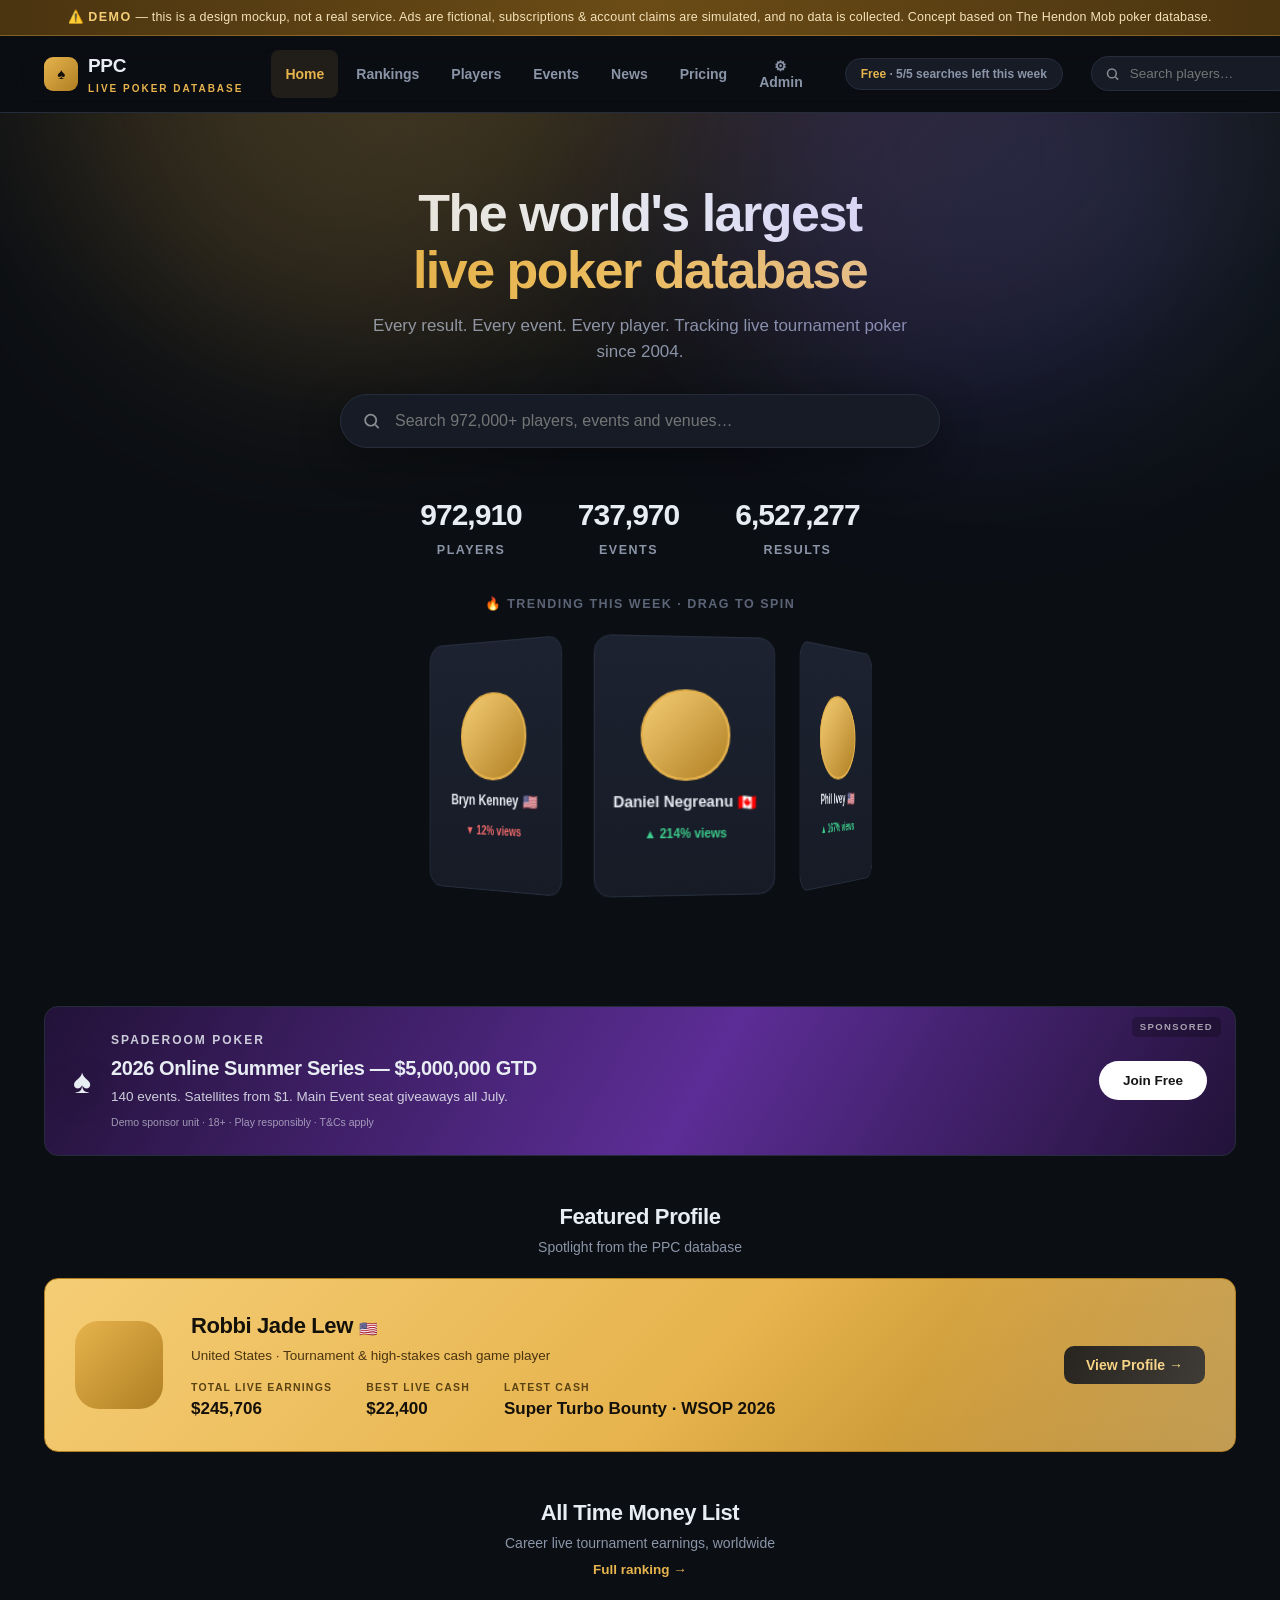
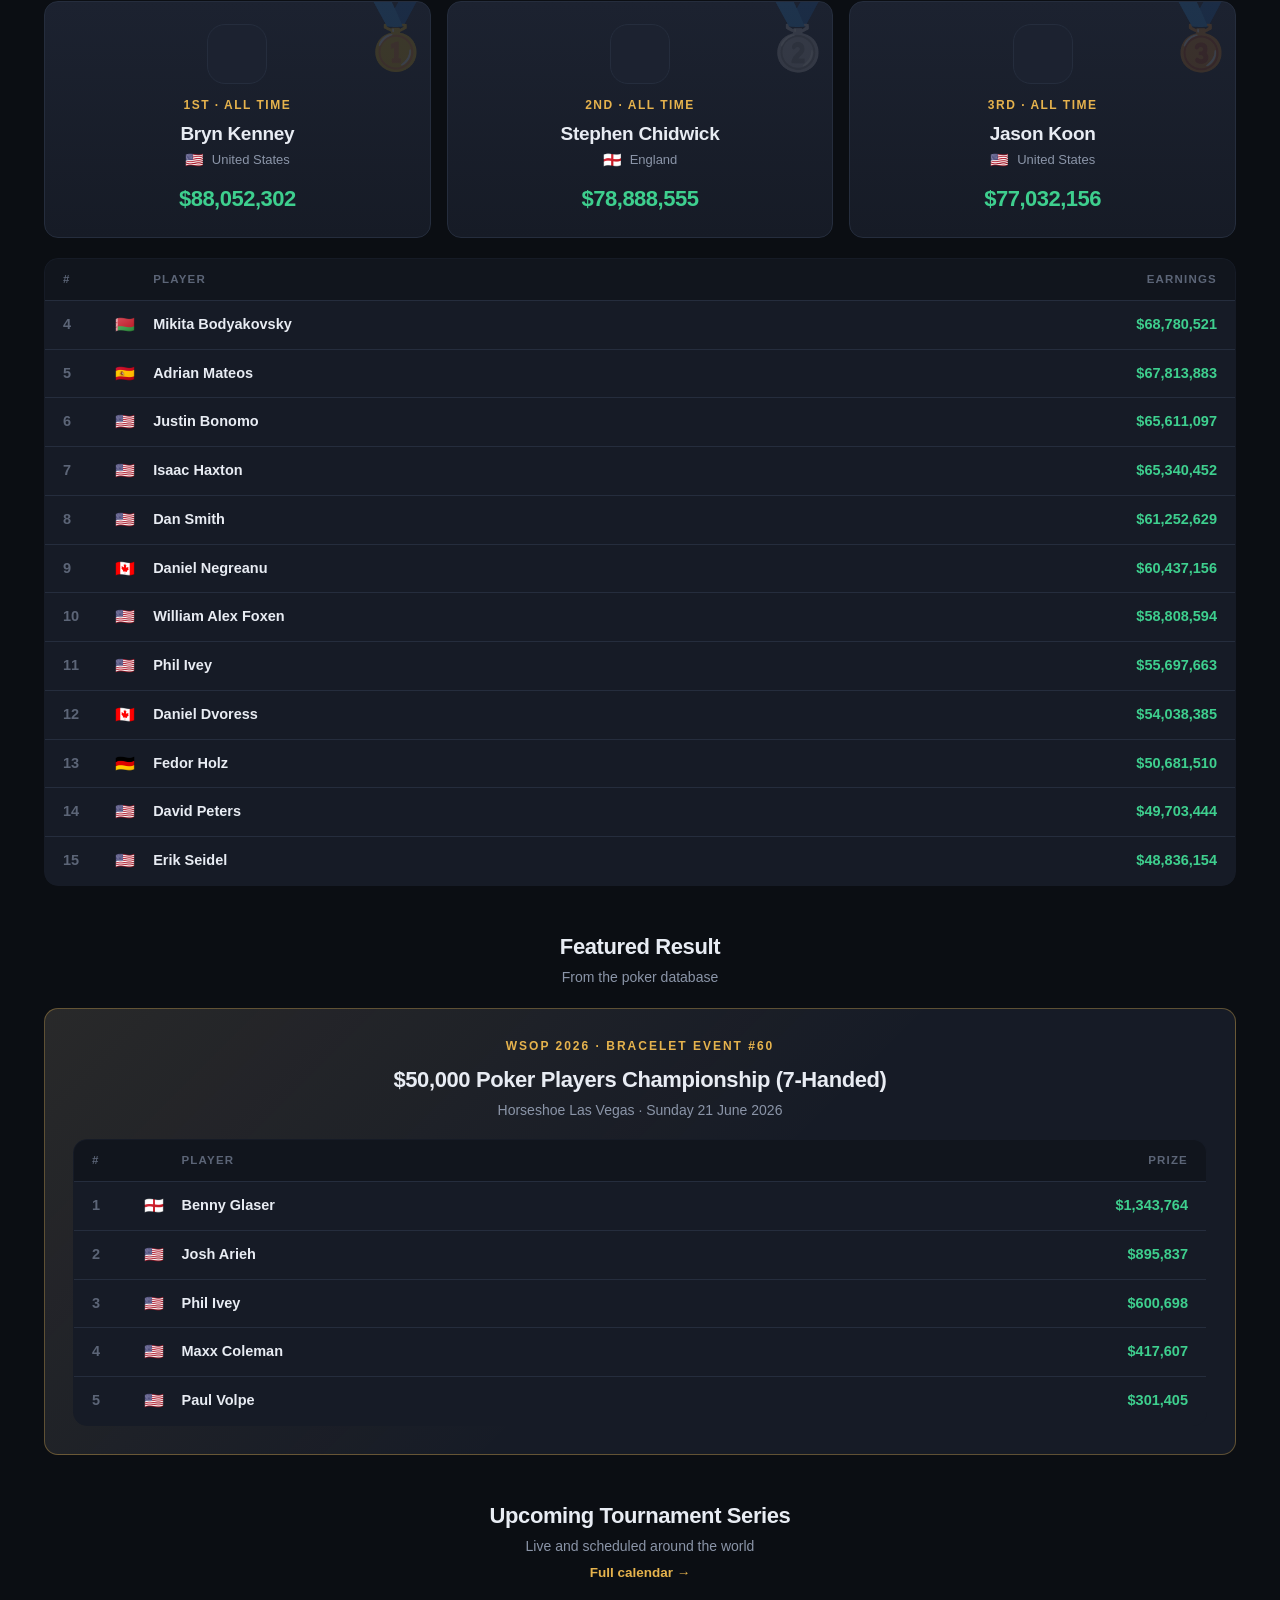
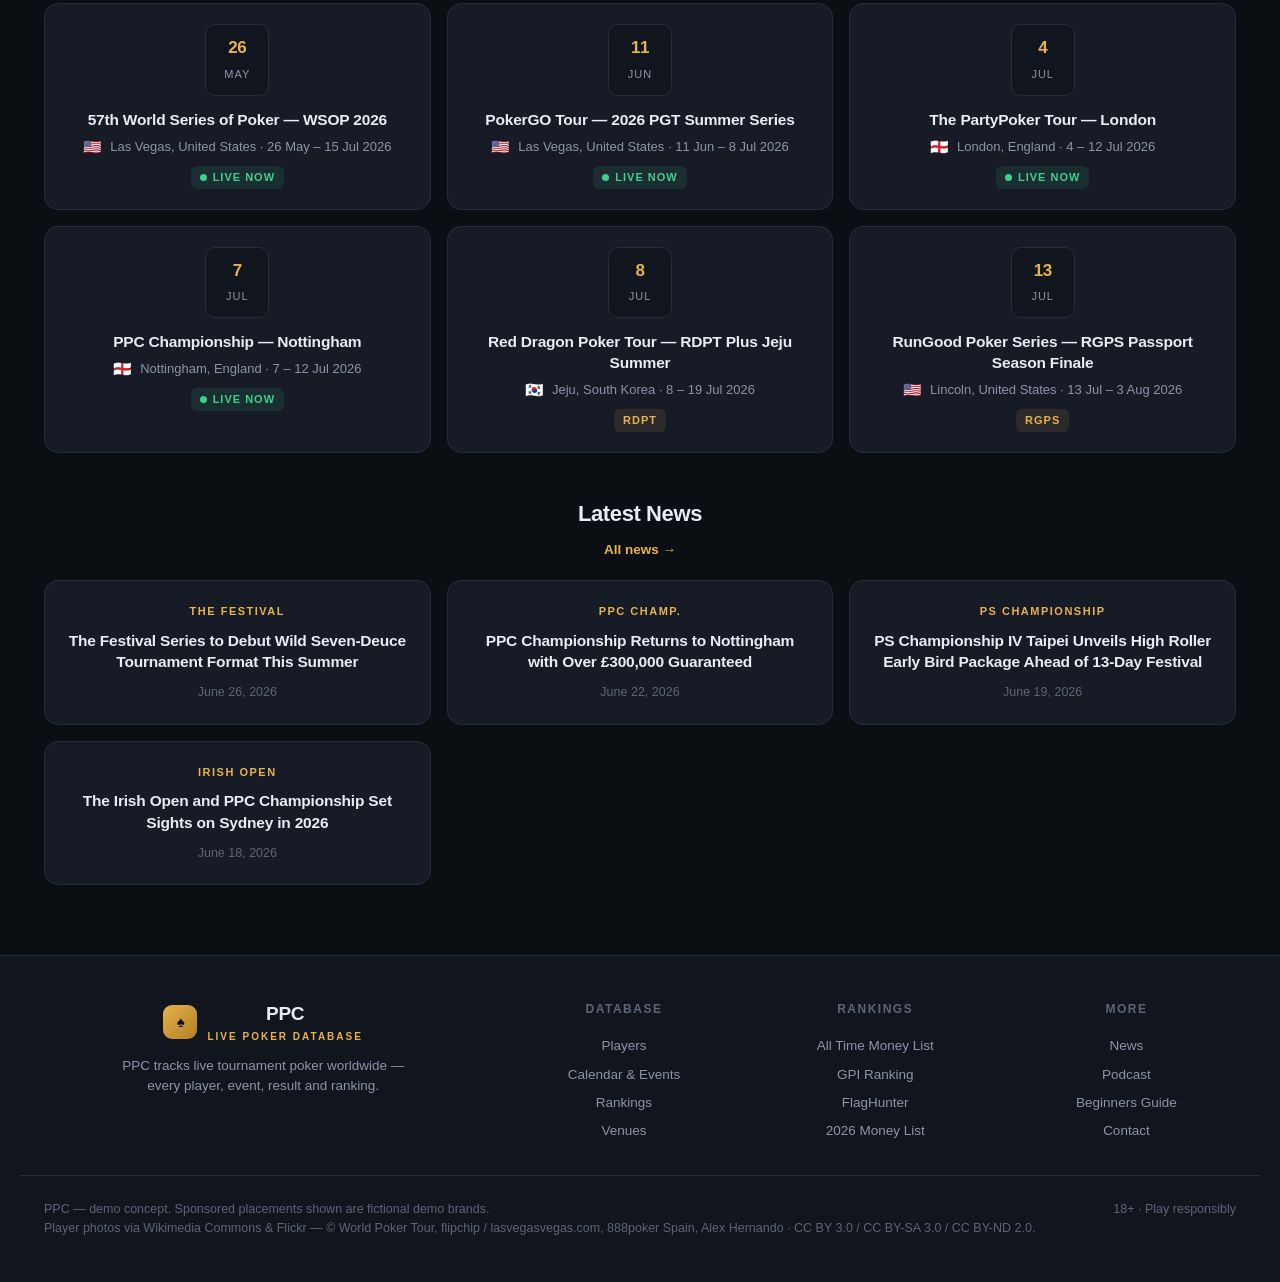
==== newdemo/index.html @ 03d1e8ae "newdemo: evened sponsor ad, WSOP bracelets stat" ====
<!DOCTYPE html>
<html lang="en">
<head>
<meta charset="UTF-8">
<meta name="robots" content="noindex, nofollow, noarchive">
<meta name="viewport" content="width=device-width, initial-scale=1.0">
<title>PPC — Live Poker Database | ppc.casino</title>
<style>
:root{
  --bg:#0b0e13; --bg2:#11151d; --card:#161b26; --card2:#1c2230;
  --border:#252d3d; --text:#e8ecf3; --muted:#8b95a8; --dim:#5c6577;
  --gold:#e6b34d; --gold2:#f5cd75; --green:#3ecf8e; --red:#f06a6a;
  --radius:14px; --font:'Inter',-apple-system,BlinkMacSystemFont,'Segoe UI',Roboto,sans-serif;
}
*{margin:0;padding:0;box-sizing:border-box}
html{scroll-behavior:smooth}
body{background:var(--bg);color:var(--text);font-family:var(--font);line-height:1.5;-webkit-font-smoothing:antialiased}
a{color:inherit;text-decoration:none}
button{font-family:inherit;cursor:pointer}

/* ---------- DEMO BANNER ---------- */
.demobar{background:linear-gradient(90deg,#4a3410,#6b4c16,#4a3410);color:#f5e3bb;text-align:center;font-size:12.5px;padding:8px 16px;letter-spacing:.2px;border-bottom:1px solid rgba(230,179,77,.35)}
.demobar b{color:var(--gold2);letter-spacing:1.5px}

/* ---------- NAV ---------- */
header{position:sticky;top:0;z-index:100;background:rgba(11,14,19,.85);backdrop-filter:blur(14px);border-bottom:1px solid var(--border)}
.nav{max-width:1240px;margin:0 auto;display:flex;align-items:center;gap:28px;padding:14px 24px}
.logo{display:flex;align-items:center;gap:10px;font-weight:800;font-size:19px;letter-spacing:-.3px;cursor:pointer;white-space:nowrap}
.logo .chip{width:34px;height:34px;border-radius:9px;background:linear-gradient(135deg,var(--gold),#b07f22);display:grid;place-items:center;color:#14100a;font-size:15px;font-weight:900}
.logo small{color:var(--gold);font-weight:600;font-size:10px;letter-spacing:2px;display:block;text-transform:uppercase}
nav.links{display:flex;gap:4px;flex:1}
nav.links button{background:none;border:none;color:var(--muted);font-size:14px;font-weight:600;padding:8px 14px;border-radius:8px;transition:.15s}
nav.links button:hover{color:var(--text);background:var(--card)}
nav.links button.active{color:var(--gold);background:rgba(230,179,77,.1)}
.navsearch{position:relative}
.navsearch input{background:var(--card);border:1px solid var(--border);border-radius:99px;color:var(--text);padding:9px 16px 9px 38px;font-size:13.5px;width:230px;outline:none;transition:.2s}
.navsearch input:focus{border-color:var(--gold);width:280px}
.navsearch svg{position:absolute;left:14px;top:50%;transform:translateY(-50%);opacity:.5}
.navsearch .results{position:absolute;top:110%;right:0;width:300px;background:var(--card2);border:1px solid var(--border);border-radius:12px;overflow:hidden;box-shadow:0 16px 40px rgba(0,0,0,.5);display:none}
.navsearch .results.open{display:block}
.navsearch .results a{display:flex;justify-content:space-between;align-items:center;padding:10px 14px;font-size:13.5px;border-bottom:1px solid var(--border);cursor:pointer}
.navsearch .results a:last-child{border-bottom:none}
.navsearch .results a:hover{background:var(--card)}
.navsearch .results .flag{margin-right:8px}
.navsearch .results .money{color:var(--green);font-size:12px;font-weight:600}

/* ---------- LAYOUT ---------- */
.wrap{max-width:1240px;margin:0 auto;padding:0 24px}
.view{display:none;animation:fade .25s ease}
.view.active{display:block}
@keyframes fade{from{opacity:0;transform:translateY(6px)}to{opacity:1;transform:none}}
section{margin:44px 0}
h2.sec{font-size:22px;font-weight:800;letter-spacing:-.4px;margin-bottom:4px;text-align:center}
p.sub{color:var(--muted);font-size:14px;margin-bottom:20px;text-align:center}
.sechead{display:flex;flex-direction:column;align-items:center;gap:6px;text-align:center;margin-bottom:20px}
.sechead .more{color:var(--gold);font-size:13.5px;font-weight:600;cursor:pointer}
.sechead .more:hover{color:var(--gold2)}

/* ---------- HERO ---------- */
.hero{padding:72px 0 56px;text-align:center;background:
  radial-gradient(ellipse 60% 50% at 50% -10%,rgba(230,179,77,.13),transparent),
  radial-gradient(ellipse 40% 40% at 85% 10%,rgba(62,207,142,.06),transparent)}
.hero h1{font-size:clamp(32px,5vw,52px);font-weight:900;letter-spacing:-1.5px;line-height:1.1}
.hero h1 span{background:linear-gradient(90deg,var(--gold),var(--gold2));-webkit-background-clip:text;background-clip:text;color:transparent}
.hero p{color:var(--muted);font-size:17px;margin:14px auto 30px;max-width:560px}
.herosearch{max-width:600px;margin:0 auto;position:relative}
.herosearch input{width:100%;background:var(--card);border:1px solid var(--border);border-radius:99px;padding:17px 26px 17px 54px;color:var(--text);font-size:16px;outline:none;box-shadow:0 10px 40px rgba(0,0,0,.35);transition:.2s}
.herosearch input:focus{border-color:var(--gold)}
.herosearch svg{position:absolute;left:22px;top:50%;transform:translateY(-50%);opacity:.5}
.stats{display:flex;justify-content:center;gap:56px;margin-top:44px;flex-wrap:wrap}
.stat b{display:block;font-size:30px;font-weight:800;letter-spacing:-1px;font-variant-numeric:tabular-nums}
.stat span{color:var(--muted);font-size:12.5px;text-transform:uppercase;letter-spacing:1.5px;font-weight:600}
.trend{display:flex;gap:10px;justify-content:center;flex-wrap:wrap;margin-top:34px}
.trend .lbl{color:var(--dim);font-size:12.5px;text-transform:uppercase;letter-spacing:1.5px;font-weight:700;width:100%;margin-bottom:2px}
.pill{background:var(--card);border:1px solid var(--border);border-radius:99px;padding:7px 16px;font-size:13.5px;font-weight:600;color:var(--muted);cursor:pointer;transition:.15s}
.pill:hover{border-color:var(--gold);color:var(--text)}

/* ---------- PODIUM / RANK TABLES ---------- */
.podium{display:grid;grid-template-columns:repeat(3,1fr);gap:16px;margin-bottom:20px}
.pod{background:linear-gradient(180deg,var(--card2),var(--card));border:1px solid var(--border);border-radius:var(--radius);padding:22px;position:relative;overflow:hidden;cursor:pointer;transition:.2s;text-align:center}
.pod:hover{transform:translateY(-3px);border-color:rgba(230,179,77,.5)}
.pod .medal{position:absolute;top:-14px;right:-6px;font-size:64px;opacity:.14}
.pod .pav{width:60px;height:60px;border-radius:18px;margin:0 auto 12px;overflow:hidden;border:1px solid var(--border);background:var(--card2)}
.avimg{width:100%;height:100%;object-fit:cover;border-radius:inherit;display:block}
.pod .rank{font-size:12px;font-weight:800;letter-spacing:1.5px;color:var(--gold);text-transform:uppercase}
.pod h3{font-size:19px;font-weight:800;margin:6px 0 2px;letter-spacing:-.3px}
.pod .country{color:var(--muted);font-size:13px}
.pod .money{font-size:22px;font-weight:800;color:var(--green);margin-top:12px;font-variant-numeric:tabular-nums;letter-spacing:-.5px}
table.rank{width:100%;border-collapse:collapse;background:var(--card);border:1px solid var(--border);border-radius:var(--radius);overflow:hidden;font-size:14.5px}
table.rank th{text-align:left;padding:12px 18px;color:var(--dim);font-size:11.5px;text-transform:uppercase;letter-spacing:1.2px;background:var(--bg2);border-bottom:1px solid var(--border)}
table.rank td{padding:13px 18px;border-bottom:1px solid var(--border);text-align:left}
table.rank tr:last-child td{border-bottom:none}
table.rank tbody tr{cursor:pointer;transition:.12s}
table.rank tbody tr:hover{background:var(--card2)}
td.pos{color:var(--dim);font-weight:700;width:52px;font-variant-numeric:tabular-nums}
table.rank td.money{color:var(--green);font-weight:700;text-align:right;font-variant-numeric:tabular-nums}
.mv{font-size:12px;font-weight:800;margin-left:8px}
.mv.up{color:var(--green)} .mv.dn{color:var(--red)} .mv.eq{color:var(--dim)}
.playerName{font-weight:700}
.flag{display:inline-block;font-size:15px;line-height:1;margin-right:8px;vertical-align:-1px}
.flagcell{width:34px;text-align:center;padding-right:0!important}
.flagcell .flag{margin:0;font-size:16px}
.delta{color:var(--dim);font-size:12.5px;text-align:right}

/* ---------- CARDS GRID ---------- */
.grid2{display:grid;grid-template-columns:1fr 1fr;gap:24px}
.card{background:var(--card);border:1px solid var(--border);border-radius:var(--radius);padding:24px}

/* ---------- EVENTS ---------- */
.filters{display:flex;gap:8px;flex-wrap:wrap;margin-bottom:20px;justify-content:center}
.filters .pill.on{background:rgba(230,179,77,.12);border-color:var(--gold);color:var(--gold)}
.evgrid{display:grid;grid-template-columns:repeat(auto-fill,minmax(340px,1fr));gap:16px}
.ev{background:var(--card);border:1px solid var(--border);border-radius:var(--radius);padding:20px;display:flex;flex-direction:column;align-items:center;text-align:center;gap:14px;transition:.2s;cursor:pointer}
.ev:hover{border-color:rgba(230,179,77,.5);transform:translateY(-2px)}
.ev .date{min-width:64px;text-align:center;background:var(--bg2);border:1px solid var(--border);border-radius:10px;padding:10px 14px;height:fit-content}
.ev .date b{display:block;font-size:17px;color:var(--gold);letter-spacing:-.5px}
.ev .date span{font-size:11px;color:var(--muted);text-transform:uppercase;letter-spacing:1px}
.ev h4{font-size:15.5px;font-weight:700;letter-spacing:-.2px;line-height:1.35}
.ev .meta{color:var(--muted);font-size:13px;margin-top:6px}
.ev .tag{display:inline-block;margin-top:10px;font-size:11px;font-weight:700;letter-spacing:1px;text-transform:uppercase;color:var(--gold);background:rgba(230,179,77,.1);border-radius:6px;padding:3px 9px}
.ev.live .tag{color:var(--green);background:rgba(62,207,142,.1)}
.livedot{display:inline-block;width:7px;height:7px;border-radius:50%;background:var(--green);margin-right:6px;animation:pulse 1.6s infinite}
@keyframes pulse{0%,100%{opacity:1}50%{opacity:.3}}

/* ---------- FEATURED RESULT ---------- */
.featured{background:linear-gradient(135deg,rgba(230,179,77,.09),transparent 55%),var(--card);border:1px solid rgba(230,179,77,.35);border-radius:var(--radius);padding:28px;text-align:center}
.featured .kicker{color:var(--gold);font-size:12px;font-weight:800;letter-spacing:2px;text-transform:uppercase}
.featured h3{font-size:22px;font-weight:800;letter-spacing:-.4px;margin:8px 0 4px}
.featured .meta{color:var(--muted);font-size:14px;margin-bottom:18px}

/* ---------- NEWS ---------- */
.newsgrid{display:grid;grid-template-columns:repeat(auto-fill,minmax(300px,1fr));gap:16px}
.news{background:var(--card);border:1px solid var(--border);border-radius:var(--radius);padding:22px;transition:.2s;cursor:pointer;display:flex;flex-direction:column;gap:10px;text-align:center;align-items:center}
.news:hover{border-color:rgba(230,179,77,.45);transform:translateY(-2px)}
.news .cat{font-size:11px;font-weight:800;letter-spacing:1.5px;text-transform:uppercase;color:var(--gold)}
.news h4{font-size:15.5px;font-weight:700;line-height:1.4;letter-spacing:-.2px;flex:1}
.news .date{color:var(--dim);font-size:12.5px}

/* ---------- PLAYERS ---------- */
.pgrid{display:grid;grid-template-columns:repeat(auto-fill,minmax(250px,1fr));gap:16px}
.pcard{background:var(--card);border:1px solid var(--border);border-radius:var(--radius);padding:22px;cursor:pointer;transition:.2s;text-align:center}
.pcard .avatar{margin-left:auto;margin-right:auto}
.pcard:hover{border-color:rgba(230,179,77,.5);transform:translateY(-3px)}
.pcard .avatar{width:52px;height:52px;border-radius:14px;background:linear-gradient(135deg,var(--card2),var(--bg2));border:1px solid var(--border);display:grid;place-items:center;font-size:19px;font-weight:800;color:var(--gold);margin-bottom:14px}
.pcard h4{font-size:16.5px;font-weight:800;letter-spacing:-.3px}
.pcard .country{color:var(--muted);font-size:13px;margin:2px 0 12px}
.pcard .row{display:flex;justify-content:space-between;font-size:13px;padding:6px 0;border-top:1px solid var(--border)}
.pcard .row span{color:var(--dim)} .pcard .row b{font-variant-numeric:tabular-nums}
.pcard .row b.g{color:var(--green)}
.searchbar{position:relative;max-width:420px;margin:0 auto 22px}
.searchbar input{width:100%;background:var(--card);border:1px solid var(--border);border-radius:10px;padding:12px 16px 12px 42px;color:var(--text);font-size:14.5px;outline:none}
.searchbar input:focus{border-color:var(--gold)}
.searchbar svg{position:absolute;left:14px;top:50%;transform:translateY(-50%);opacity:.5}

/* ---------- PROFILE ---------- */
.profhero{display:flex;flex-direction:column;gap:18px;align-items:center;text-align:center;padding:36px 0 28px;border-bottom:1px solid var(--border);margin-bottom:28px}
.profhero .avatar{width:96px;height:96px;border-radius:24px;background:linear-gradient(135deg,var(--gold),#b07f22);display:grid;place-items:center;font-size:34px;font-weight:900;color:#14100a}
.profhero h1{font-size:34px;font-weight:900;letter-spacing:-1px}
.profhero .meta{color:var(--muted);font-size:15px;margin-top:4px}
.back{background:none;border:none;color:var(--gold);font-size:13.5px;font-weight:700;padding:20px 0 0;display:flex;align-items:center;gap:6px}
.statcards{display:grid;grid-template-columns:repeat(auto-fit,minmax(190px,1fr));gap:16px;margin-bottom:32px}
.scard{background:var(--card);border:1px solid var(--border);border-radius:var(--radius);padding:20px;text-align:center}
.scard span{color:var(--dim);font-size:11.5px;text-transform:uppercase;letter-spacing:1.3px;font-weight:700}
.scard b{display:block;font-size:24px;font-weight:800;margin-top:6px;letter-spacing:-.5px;font-variant-numeric:tabular-nums}
.scard b.g{color:var(--green)} .scard b.gold{color:var(--gold)}
.note{color:var(--dim);font-size:12.5px;margin-top:24px;text-align:center}

/* ---------- BUY-IN TRACKER ---------- */
.tracker{background:var(--card);border:1px solid var(--border);border-radius:var(--radius);padding:28px;margin-top:36px}
.biform{display:flex;gap:10px;flex-wrap:wrap;justify-content:center;margin-bottom:22px}
.biform input{background:var(--bg2);border:1px solid var(--border);border-radius:10px;color:var(--text);padding:11px 14px;font-size:14px;outline:none}
.biform input:focus{border-color:var(--gold)}
.biform input[type=number]{width:130px}
.biform input[type=date]{color-scheme:dark}
.btn{background:linear-gradient(135deg,var(--gold),#c8963a);border:none;border-radius:10px;color:#14100a;font-weight:800;font-size:14px;padding:11px 22px;transition:.15s}
.btn:hover{filter:brightness(1.1)}
.profit-pos{color:var(--green)!important} .profit-neg{color:var(--red)!important}
.bidel{background:none;border:none;color:var(--dim);font-size:15px;padding:4px 8px;border-radius:6px}
.bidel:hover{color:var(--red);background:rgba(240,106,106,.1)}
.empty{color:var(--dim);font-size:13.5px;text-align:center;padding:18px 0}
.csvbox{width:100%;min-height:170px;background:var(--bg2);border:1px solid var(--border);border-radius:10px;color:var(--text);padding:14px;font-family:ui-monospace,Consolas,monospace;font-size:13px;outline:none;resize:vertical}
.csvbox:focus{border-color:var(--gold)}
.btn.ghost{background:var(--card2);color:var(--text);border:1px solid var(--border)}
.btn.danger{background:rgba(240,106,106,.12);color:var(--red);border:1px solid rgba(240,106,106,.35)}
.status{text-align:center;font-size:13.5px;font-weight:600;margin:14px 0;color:var(--green)}
.status.err{color:var(--red)}
.fmtnote{background:var(--bg2);border:1px solid var(--border);border-radius:10px;padding:14px 18px;font-size:13px;color:var(--muted);text-align:center;margin-bottom:16px}
.fmtnote code{color:var(--gold);font-family:ui-monospace,Consolas,monospace}

/* ---------- FEATURED PROFILE ---------- */
.featpro{overflow:hidden;position:relative;background:linear-gradient(135deg,var(--gold2),var(--gold) 55%,#b07f22);border:1px solid #b07f22;border-radius:var(--radius);padding:30px;display:flex;align-items:center;gap:28px;cursor:pointer;transition:.2s;text-align:left;animation:featpulse 2.6s ease-in-out infinite}
@keyframes featpulse{0%,100%{box-shadow:0 0 0 0 rgba(230,179,77,.55),0 8px 30px rgba(230,179,77,.15);transform:scale(1)}50%{box-shadow:0 0 0 14px rgba(230,179,77,0),0 12px 44px rgba(230,179,77,.4);transform:scale(1.012)}}
.featpro::before{content:"";position:absolute;inset:0;pointer-events:none;background:linear-gradient(115deg,transparent 30%,rgba(255,255,255,.35) 48%,rgba(255,255,255,.12) 52%,transparent 65%);background-size:250% 100%;animation:featshine 3.4s ease-in-out infinite}
@keyframes featshine{0%{background-position:120% 0}45%,100%{background-position:-130% 0}}
.featpro .favatar{animation:featring 2.6s ease-in-out infinite}
@keyframes featring{0%,100%{box-shadow:0 0 0 0 rgba(20,16,10,.5)}50%{box-shadow:0 0 0 6px rgba(20,16,10,.18)}}
@media(prefers-reduced-motion:reduce){.featpro,.featpro::before,.featpro .favatar{animation:none}}
.featpro h3{color:#14100a}
.featpro .fpinfo p{color:#4a3410}
.featpro .fpstats span{color:#5a4212}
.featpro .fpstats b,.featpro .fpstats b.g{color:#14100a}
.featpro .btn{background:#14100a;color:var(--gold2)}
.featpro:hover{transform:translateY(-3px);box-shadow:0 16px 46px rgba(0,0,0,.35);border-color:var(--gold)}
.favatar{width:88px;height:88px;min-width:88px;border-radius:24px;background:linear-gradient(135deg,var(--gold),#b07f22);display:grid;place-items:center;font-size:26px;font-weight:900;color:#14100a}
.fpinfo{flex:1}
.fpinfo h3{font-size:22px;font-weight:900;letter-spacing:-.4px}
.fpinfo>p{color:var(--muted);font-size:13.5px;margin:4px 0 14px}
.fpstats{display:flex;gap:34px;flex-wrap:wrap}
.fpstats span{display:block;color:var(--dim);font-size:10.5px;text-transform:uppercase;letter-spacing:1.2px;font-weight:700}
.fpstats b{font-size:17px;font-weight:800;font-variant-numeric:tabular-nums}
.fpstats b.g{color:var(--green)}
@media(max-width:900px){.featpro{flex-direction:column;text-align:center}.fpstats{justify-content:center}}

/* ---------- SPONSOR AD UNITS (demo) ---------- */
.ad{position:relative;border-radius:var(--radius);overflow:hidden;border:1px solid var(--border);margin:26px 0;display:flex;align-items:center;justify-content:space-between;gap:20px;padding:24px 28px;text-align:left;transition:.2s}
.ad:hover{transform:translateY(-2px);box-shadow:0 14px 40px rgba(0,0,0,.35)}
.ad .adlabel{position:absolute;top:10px;right:14px;font-size:9.5px;letter-spacing:1.4px;text-transform:uppercase;color:rgba(255,255,255,.6);font-weight:800;background:rgba(0,0,0,.25);padding:3px 8px;border-radius:5px}
.ad .brand{font-size:12px;font-weight:800;letter-spacing:2px;text-transform:uppercase;opacity:.85}
.ad h4{font-size:20px;font-weight:900;letter-spacing:-.4px;margin-top:4px}
.ad p{font-size:13.5px;opacity:.85;margin-top:4px}
.ad small{display:block;font-size:10.5px;opacity:.6;margin-top:8px}
.ad .cta{background:#fff;color:#151515;font-weight:800;border:none;border-radius:99px;padding:12px 24px;font-size:13.5px;white-space:nowrap;cursor:pointer;transition:.15s}
.ad .cta:hover{transform:scale(1.04)}
.ad .art{font-size:44px;line-height:1;filter:drop-shadow(0 6px 14px rgba(0,0,0,.4))}
.ad.gold{background:linear-gradient(120deg,#38290d,#96731f 55%,#38290d)}
.ad.purple{background:linear-gradient(120deg,#221238,#5c2d96 55%,#221238)}
.ad.teal{background:linear-gradient(120deg,#0b2b28,#177066 55%,#0b2b28)}
.ad.crimson{background:linear-gradient(120deg,#33101a,#93304a 55%,#33101a)}
body.adfree .ad{display:none}

/* ---------- PRICING ---------- */
.plans{display:grid;grid-template-columns:repeat(auto-fit,minmax(260px,1fr));gap:22px;margin-top:26px}
.plan{background:var(--card);border:1px solid var(--border);border-radius:20px;padding:34px 28px;display:flex;flex-direction:column;position:relative;transition:.2s}
.plan:hover{transform:translateY(-4px)}
.plan.hot{border-color:var(--gold);box-shadow:0 0 50px rgba(230,179,77,.14);background:linear-gradient(180deg,rgba(230,179,77,.06),transparent 40%),var(--card)}
.plan .tag{position:absolute;top:-13px;left:50%;transform:translateX(-50%);background:linear-gradient(135deg,var(--gold),#c8963a);color:#14100a;font-size:11px;font-weight:800;padding:5px 16px;border-radius:99px;letter-spacing:1px;white-space:nowrap}
.plan h3{font-size:19px;font-weight:800}
.plan .price{font-size:40px;font-weight:900;letter-spacing:-1.5px;margin:12px 0 0}
.plan .price span{font-size:14px;color:var(--muted);font-weight:600;letter-spacing:0}
.plan ul{list-style:none;margin:20px 0 24px;text-align:left;flex:1}
.plan li{padding:8px 0;font-size:14px;color:var(--muted);border-bottom:1px solid var(--border)}
.plan li:last-child{border-bottom:none}
.plan li b{color:var(--text)}
.plan li::before{content:"✓";color:var(--green);font-weight:800;margin-right:10px}
.plan .btn.cur{background:var(--card2);color:var(--muted);border:1px solid var(--border);cursor:default}

/* ---------- ACCOUNT CLAIM ---------- */
.claimbox{display:flex;justify-content:space-between;align-items:center;gap:18px;background:var(--bg2);border:1px dashed var(--border);border-radius:12px;padding:16px 22px;margin-bottom:22px;text-align:left}
.claimbox.owned{border:1px solid rgba(62,207,142,.45);background:linear-gradient(135deg,rgba(62,207,142,.06),transparent 60%),var(--bg2)}
.claimbox b{font-size:14.5px}
.claimbox .ok{color:var(--green)}
.claimbox p{color:var(--muted);font-size:12.5px;margin-top:3px}
.claimbox .btn{white-space:nowrap}
.claimbox .btn:disabled{opacity:.55;cursor:default}
.minput{width:100%;background:var(--bg2);border:1px solid var(--border);border-radius:10px;color:var(--text);padding:13px 14px;font-size:14.5px;outline:none;margin-bottom:8px;text-align:center}
.minput:focus{border-color:var(--gold)}

/* ---------- PAYWALL MODAL ---------- */
.overlay{position:fixed;inset:0;background:rgba(5,7,10,.75);backdrop-filter:blur(7px);display:none;place-items:center;z-index:300}
.overlay.open{display:grid}
.modal{background:var(--card2);border:1px solid var(--border);border-radius:22px;max-width:440px;width:92%;padding:38px;text-align:center;box-shadow:0 30px 90px rgba(0,0,0,.65)}
.modal .lock{font-size:42px}
.modal h3{font-size:23px;font-weight:900;margin:14px 0 8px;letter-spacing:-.4px}
.modal p{color:var(--muted);font-size:14.5px;margin-bottom:8px}
.modal .btn{width:100%;margin-top:12px}

/* ---------- PLAN BADGE ---------- */
.planchip{background:var(--card);border:1px solid var(--border);border-radius:99px;padding:8px 15px;font-size:12px;font-weight:700;color:var(--muted);cursor:pointer;white-space:nowrap;transition:.15s}
.planchip b{color:var(--gold)}
.planchip:hover{border-color:var(--gold)}

/* ---------- MODERN POLISH ---------- */
::selection{background:rgba(230,179,77,.35)}
body::-webkit-scrollbar{width:11px}
body::-webkit-scrollbar-track{background:var(--bg)}
body::-webkit-scrollbar-thumb{background:var(--card2);border-radius:99px;border:2px solid var(--bg)}
.hero{position:relative;overflow:hidden}
.hero .orb{position:absolute;width:520px;height:520px;border-radius:50%;filter:blur(100px);opacity:.16;pointer-events:none;animation:float 16s ease-in-out infinite}
.orb.a{background:var(--gold);top:-280px;left:6%}
.orb.b{background:#7b4dff;top:-220px;right:4%;animation-delay:-8s}
@keyframes float{0%,100%{transform:translateY(0) scale(1)}50%{transform:translateY(70px) scale(1.08)}}

/* ---------- FOOTER ---------- */
footer{border-top:1px solid var(--border);margin-top:70px;padding:44px 0;background:var(--bg2)}
.fgrid{display:grid;grid-template-columns:2fr 1fr 1fr 1fr;gap:32px}
.fgrid{text-align:center}
.fgrid .logo{justify-content:center}
.fgrid p{margin-left:auto;margin-right:auto}
.fgrid h5{font-size:12px;letter-spacing:1.5px;text-transform:uppercase;color:var(--dim);margin-bottom:14px}
.fgrid a{display:block;color:var(--muted);font-size:13.5px;padding:4px 0}
.fgrid a:hover{color:var(--text)}
.fgrid p{color:var(--muted);font-size:13.5px;max-width:300px;margin-top:12px}
.fbottom{max-width:1240px;margin:30px auto 0;padding:24px 24px 0;border-top:1px solid var(--border);color:var(--dim);font-size:12.5px;display:flex;justify-content:space-between;flex-wrap:wrap;gap:10px}

@media(max-width:900px){
  .grid2,.podium,.fgrid{grid-template-columns:1fr}
  nav.links{display:none}
  .navsearch input{width:150px}
  .profhero{flex-direction:column;text-align:center}
}

/* ---------- MOBILE OPTIMIZATION (no horizontal scroll) ---------- */
html, body { max-width:100%; overflow-x:hidden; }
img, svg, video { max-width:100%; }
.tblscroll { overflow-x:auto; -webkit-overflow-scrolling:touch; border-radius:var(--radius); }
.tblscroll table.rank { min-width:560px; }
.navsearch .results { max-width:calc(100vw - 32px); }
@media (max-width:640px) {
  .wrap { padding:0 16px; }
  .nav { gap:14px; padding:12px 16px; }
  .evgrid, .newsgrid, .pgrid, .plans, .grid2, .fgrid { grid-template-columns:1fr !important; }
  .hero .orb { width:300px; height:300px; }
  .navsearch input, .navsearch input:focus { width:140px; }
  [style*="min-width"] { min-width:0 !important; }
  .tblscroll table.rank { min-width:0; width:100%; }
  .rank th, .rank td { padding:10px 8px; font-size:13px; }
  .rank td.money, .rank td.pos { white-space:nowrap; }
  .rank td.playerName { white-space:nowrap; overflow:hidden; text-overflow:ellipsis; max-width:40vw; }
  .countrycell { display:none; }
  .flagcell { width:28px; }
}

/* ---------- MOBILE HAMBURGER MENU ---------- */
.hamb{display:none;background:var(--card);border:1px solid var(--border);border-radius:10px;color:var(--text);font-size:18px;line-height:1;padding:8px 13px;margin-left:auto}
@media(max-width:900px){
  .hamb{display:block}
  .planchip{display:none}
  .nav>.navsearch{display:none}
  .mobilepanel{display:none;flex-direction:column;gap:12px;padding:14px 16px 18px;border-top:1px solid var(--border);background:var(--bg2)}
  .mobilepanel.open{display:flex}
  .mobilepanel nav.links{display:flex;flex-direction:column;flex:none;gap:2px}
  .mobilepanel nav.links button{text-align:left;font-size:15px;padding:11px 12px}
  .mobilepanel .navsearch{display:block}
  .mobilepanel .navsearch input,.mobilepanel .navsearch input:focus{width:100%}
  .mobilepanel .navsearch .results{left:0;right:0;width:auto;max-width:none}
}

/* ---------- TRENDING WHEEL ---------- */
.tw-stage{perspective:1100px;height:300px;display:flex;align-items:center;justify-content:center;overflow:hidden;touch-action:pan-y;cursor:grab;--twr:215px}
.tw-stage:active{cursor:grabbing}
.tw-ring{position:relative;width:150px;height:210px;transform-style:preserve-3d}
.tw-card{position:absolute;inset:0;border-radius:14px;overflow:hidden;cursor:pointer;background:linear-gradient(180deg,var(--card2),var(--card));border:1px solid var(--border);display:flex;flex-direction:column;align-items:center;justify-content:center;gap:8px;backface-visibility:hidden}
.tw-card .ph{width:74px;height:74px;border-radius:50%;overflow:hidden;display:flex;align-items:center;justify-content:center;font-weight:900;font-size:20px;color:#14100a;background:linear-gradient(135deg,var(--gold2),#b07f22);border:2px solid var(--gold)}
.tw-card .ph img{width:100%;height:100%;object-fit:cover}
.tw-card .nm{font-weight:800;font-size:12.5px;color:var(--text);text-align:center;padding:0 8px}
.tw-card .nm .flag{font-size:13px;margin:0 0 0 4px}
.tw-card .tr{font-size:10px;font-weight:700;color:var(--green)}
.tw-card .tr.dn{color:var(--red)}
@media(max-width:640px){.tw-stage{--twr:160px;height:260px}.tw-ring{width:128px;height:188px}}

/* ---------- PROFILE CHARTS + TRACKER LINK ---------- */
.pfcharts{display:grid;grid-template-columns:1fr 1fr;gap:12px;margin-bottom:22px}
.chartcard{background:var(--card);border:1px solid var(--border);border-radius:12px;padding:14px}
.chartcard.wide{grid-column:1/-1}
.ctitle{font-size:11px;font-weight:700;color:var(--muted);text-transform:uppercase;letter-spacing:1px;margin-bottom:8px}
.chartcard svg{width:100%;height:90px;display:block}
.cax{display:flex;justify-content:space-between;font-size:9px;color:var(--dim);margin-top:4px}
.ywrap{display:flex;align-items:flex-end;gap:26px;height:106px;padding:0 12px}
.ybar{flex:1;display:flex;flex-direction:column;justify-content:flex-end;text-align:center}
.yfill{background:linear-gradient(180deg,var(--gold2),#b07f22);border-radius:4px 4px 0 0}
.ylab{font-size:10px;color:var(--muted);margin-top:5px}
.ylab b{color:var(--text)}
.crow{display:flex;align-items:center;gap:10px;font-size:11px;margin-top:7px}
.crow span{width:56px;color:var(--muted)}
.crow b{width:18px;text-align:right}
.ctrack{flex:1;background:var(--bg2);border-radius:4px;height:12px;overflow:hidden}
.ctrack div{height:100%;border-radius:4px}
.trackerlink{display:inline-flex;align-items:center;gap:8px;color:var(--gold);font-weight:700;font-size:13.5px;cursor:pointer;margin:4px 0 30px}
.trackerlink:hover{color:var(--gold2)}
@media(max-width:640px){.pfcharts{grid-template-columns:1fr}}

/* evened home sponsor unit — symmetric rhythm, centered CTA column */
.ad-even{margin:34px 0;display:grid;grid-template-columns:auto 1fr auto;align-items:center}
.ad-even .art{font-size:34px;line-height:1}
@media(max-width:640px){.ad-even{grid-template-columns:1fr;text-align:center}.ad-even .cta{justify-self:center}}
.scard.bracelet{border-color:rgba(230,179,77,.5)}
</style>
</head>
<body>

<div class="demobar">⚠️ <b>DEMO</b> — this is a design mockup, not a real service. Ads are fictional, subscriptions &amp; account claims are simulated, and no data is collected. Concept based on The Hendon Mob poker database.</div>

<header>
  <div class="nav">
    <div class="logo" onclick="go('home')">
      <div class="chip">♠</div>
      <div>PPC<small>Live Poker Database</small></div>
    </div>
    <nav class="links">
      <button data-v="home" class="active" onclick="go('home')">Home</button>
      <button data-v="rankings" onclick="go('rankings')">Rankings</button>
      <button data-v="players" onclick="go('players')">Players</button>
      <button data-v="events" onclick="go('events')">Events</button>
      <button data-v="news" onclick="go('news')">News</button>
      <button data-v="pricing" onclick="go('pricing')">Pricing</button>
      <button data-v="admin" onclick="go('admin')">⚙ Admin</button>
    </nav>
    <button class="planchip" id="planBadge" onclick="go('pricing')"></button>
    <div class="navsearch">
      <svg width="15" height="15" viewBox="0 0 24 24" fill="none" stroke="#fff" stroke-width="2.4"><circle cx="11" cy="11" r="7"/><path d="m21 21-4.3-4.3"/></svg>
      <input id="navq" placeholder="Search players…" autocomplete="off">
      <div class="results" id="navres"></div>
    </div>
    <button class="hamb" id="hamb" aria-label="Menu">☰</button>
  </div>
  <div class="mobilepanel" id="mobilepanel"></div>
</header>

<!-- ============ HOME ============ -->
<div class="view active" id="v-home">
  <div class="hero">
    <div class="orb a"></div><div class="orb b"></div>
    <div class="wrap">
      <h1>The world's largest<br><span>live poker database</span></h1>
      <p>Every result. Every event. Every player. Tracking live tournament poker since 2004.</p>
      <div class="herosearch">
        <svg width="19" height="19" viewBox="0 0 24 24" fill="none" stroke="#fff" stroke-width="2.2"><circle cx="11" cy="11" r="7"/><path d="m21 21-4.3-4.3"/></svg>
        <input id="heroq" placeholder="Search 972,000+ players, events and venues…" autocomplete="off">
      </div>
      <div class="stats">
        <div class="stat"><b data-count="972910">0</b><span>Players</span></div>
        <div class="stat"><b data-count="737970">0</b><span>Events</span></div>
        <div class="stat"><b data-count="6527277">0</b><span>Results</span></div>
      </div>
      <div class="trend" style="justify-content:center">
        <div class="lbl">🔥 Trending this week &middot; drag to spin</div>
      </div>
      <div class="tw-stage" id="twStage"><div class="tw-ring" id="twRing"></div></div>
    </div>
  </div>

  <div class="wrap">
    <div class="ad purple ad-even">
      <div class="art">♠</div>
      <div>
        <div class="brand">SpadeRoom Poker</div>
        <h4>2026 Online Summer Series — $5,000,000 GTD</h4>
        <p>140 events. Satellites from $1. Main Event seat giveaways all July.</p>
        <small>Demo sponsor unit · 18+ · Play responsibly · T&amp;Cs apply</small>
      </div>
      <button class="cta">Join Free</button>
      <span class="adlabel">Sponsored</span>
    </div>

    <section>
      <div class="sechead">
        <div><h2 class="sec">Featured Profile</h2><p class="sub" style="margin:0">Spotlight from the PPC database</p></div>
      </div>
      <div class="featpro" onclick="openProfile('Robbi Jade Lew')">
        <div class="favatar"><img class="avimg" alt="Robbi Jade Lew" title="Photo: World Poker Tour (Flickr) · CC BY-ND 2.0" src="https://live.staticflickr.com/65535/52440430381_74ba025a8b_b.jpg" onerror="this.remove();this.parentElement&&(this.parentElement.textContent='RJL')"></div>
        <div class="fpinfo">
          <h3>Robbi Jade Lew <span class="flag">🇺🇸</span></h3>
          <p>United States · Tournament &amp; high-stakes cash game player</p>
          <div class="fpstats">
            <div><span>Total Live Earnings</span><b class="g">$245,706</b></div>
            <div><span>Best Live Cash</span><b>$22,400</b></div>
            <div><span>Latest Cash</span><b>Super Turbo Bounty · WSOP 2026</b></div>
          </div>
        </div>
        <button class="btn">View Profile →</button>
      </div>
    </section>

    <section>
      <div class="sechead">
        <div><h2 class="sec">All Time Money List</h2><p class="sub" style="margin:0">Career live tournament earnings, worldwide</p></div>
        <span class="more" onclick="go('rankings')">Full ranking →</span>
      </div>
      <div class="podium" id="podium"></div>
      <div class="tblscroll"><table class="rank"><thead><tr><th>#</th><th></th><th>Player</th><th style="text-align:right">Earnings</th></tr></thead>
      <tbody id="homeRank"></tbody></table></div>
    </section>

    <section>
      <div class="sechead">
        <div><h2 class="sec">Featured Result</h2><p class="sub" style="margin:0">From the poker database</p></div>
      </div>
      <div class="featured">
        <div class="kicker">WSOP 2026 · Bracelet Event #60</div>
        <h3>$50,000 Poker Players Championship (7-Handed)</h3>
        <div class="meta">Horseshoe Las Vegas · Sunday 21 June 2026</div>
        <div class="tblscroll"><table class="rank"><thead><tr><th>#</th><th></th><th>Player</th><th style="text-align:right">Prize</th></tr></thead>
        <tbody>
          <tr onclick="openProfile('Benny Glaser')"><td class="pos">1</td><td class="flagcell"><span class="flag">🏴󠁧󠁢󠁥󠁮󠁧󠁿</span></td><td class="playerName">Benny Glaser</td><td class="money">$1,343,764</td></tr>
          <tr onclick="openProfile('Josh Arieh')"><td class="pos">2</td><td class="flagcell"><span class="flag">🇺🇸</span></td><td class="playerName">Josh Arieh</td><td class="money">$895,837</td></tr>
          <tr onclick="openProfile('Phil Ivey')"><td class="pos">3</td><td class="flagcell"><span class="flag">🇺🇸</span></td><td class="playerName">Phil Ivey</td><td class="money">$600,698</td></tr>
          <tr onclick="openProfile('Maxx Coleman')"><td class="pos">4</td><td class="flagcell"><span class="flag">🇺🇸</span></td><td class="playerName">Maxx Coleman</td><td class="money">$417,607</td></tr>
          <tr onclick="openProfile('Paul Volpe')"><td class="pos">5</td><td class="flagcell"><span class="flag">🇺🇸</span></td><td class="playerName">Paul Volpe</td><td class="money">$301,405</td></tr>
        </tbody></table></div>
      </div>
    </section>

    <section>
      <div class="sechead">
        <div><h2 class="sec">Upcoming Tournament Series</h2><p class="sub" style="margin:0">Live and scheduled around the world</p></div>
        <span class="more" onclick="go('events')">Full calendar →</span>
      </div>
      <div class="evgrid" id="homeEvents"></div>
    </section>

    <section>
      <div class="sechead">
        <div><h2 class="sec">Latest News</h2></div>
        <span class="more" onclick="go('news')">All news →</span>
      </div>
      <div class="newsgrid" id="homeNews"></div>
    </section>
  </div>
</div>

<!-- ============ RANKINGS ============ -->
<div class="view" id="v-rankings">
  <div class="wrap">
    <section>
      <h2 class="sec" style="font-size:28px">Rankings &amp; Leaderboards</h2>
      <p class="sub">Updated daily from the live poker database</p>
      <div class="filters" id="rankTabs">
        <button class="pill on" data-t="atml">All Time Money List · Top 100</button>
        <button class="pill" data-t="y26">2026 Money List · Top 100</button>
        <button class="pill" data-t="usa">USA All Time Money</button>
        <button class="pill" data-t="pop">Most Popular (7 days) · Top 50</button>
      </div>
      <div class="ad gold">
        <div class="art">🎰</div>
        <div>
          <div class="brand">RoyalAce Casino</div>
          <h4>200% Welcome Bonus up to $1,000 + 100 Free Spins</h4>
          <small>Demo sponsor unit · 18+ · Play responsibly · New players only · T&amp;Cs apply</small>
        </div>
        <button class="cta">Claim Bonus</button>
        <span class="adlabel">Sponsored</span>
      </div>
      <div class="tblscroll"><table class="rank"><thead id="rankHead"></thead><tbody id="rankBody"></tbody></table></div>
      <p class="note">Live rankings data, updated 8 July 2026.</p>
    </section>
  </div>
</div>

<!-- ============ PLAYERS ============ -->
<div class="view" id="v-players">
  <div class="wrap">
    <section>
      <h2 class="sec" style="font-size:28px">Poker Players</h2>
      <p class="sub">Browse profiles from the database</p>
      <div class="searchbar">
        <svg width="16" height="16" viewBox="0 0 24 24" fill="none" stroke="#fff" stroke-width="2.2"><circle cx="11" cy="11" r="7"/><path d="m21 21-4.3-4.3"/></svg>
        <input id="pq" placeholder="Filter by name or country…">
      </div>
      <div class="pgrid" id="pgrid"></div>
    </section>
  </div>
</div>

<!-- ============ PROFILE ============ -->
<div class="view" id="v-profile">
  <div class="wrap">
    <button class="back" onclick="go(lastView)">← Back</button>
    <div class="profhero">
      <div class="avatar" id="pfAvatar"></div>
      <div>
        <h1 id="pfName"></h1>
        <div class="meta" id="pfMeta"></div>
      </div>
    </div>
    <div class="statcards" id="pfStats"></div>
    <div id="pfResults"></div>

    <div id="pfCharts"></div>
    <div id="claimArea"></div>
    <a class="trackerlink" onclick="go('tracker')">📊 Buy-in Tracker &mdash; track your true net profit &rarr;</a>
  </div>
</div>

<!-- ============ BUY-IN TRACKER ============ -->
<div class="view" id="v-tracker">
  <div class="wrap">
    <button class="back" onclick="go('profile')">← Back to profile</button>
    <div class="tracker">
      <h2 class="sec">Buy-in Tracker</h2>
      <p class="sub">See your <b style="color:var(--gold)">true net profit</b> &mdash; not just gross cashes</p>
      <div class="biform" id="biForm">
        <input id="biEvent" placeholder="Event name" style="min-width:220px">
        <input id="biDate" type="date">
        <input id="biBuyin" type="number" min="0" step="1" placeholder="Buy-in $ (incl. re-entries)">
        <input id="biCash" type="number" min="0" step="1" placeholder="Cashed $ (0 if none)">
        <button class="btn" onclick="addBuyin()">+ Add entry</button>
      </div>
      <div class="statcards" id="biSummary"></div>
      <div id="biTableWrap"></div>
      <p class="note">Self-reported entries, stored privately in your browser. Net profit = total cashed &minus; total buy-ins.</p>
    </div>
  </div>
</div>

<!-- ============ EVENTS ============ -->
<div class="view" id="v-events">
  <div class="wrap">
    <section>
      <h2 class="sec" style="font-size:28px">Calendar &amp; Events</h2>
      <p class="sub">Tournament series live now and coming up worldwide</p>
      <div class="filters" id="evFilters">
        <button class="pill on" data-r="all">All regions</button>
        <button class="pill" data-r="Americas">Americas</button>
        <button class="pill" data-r="Europe">Europe</button>
        <button class="pill" data-r="Asia-Pacific">Asia-Pacific</button>
        <button class="pill" data-r="Africa">Africa</button>
      </div>
      <div class="ad teal">
        <div class="art">🃏</div>
        <div>
          <div class="brand">GrindHub Poker</div>
          <h4>Qualify online for every tournament series on this page</h4>
          <p>Daily satellites to WSOP, APT and PPC Championship stops from $2.20.</p>
          <small>Demo sponsor unit · 18+ · Play responsibly</small>
        </div>
        <button class="cta">See Satellites</button>
        <span class="adlabel">Sponsored</span>
      </div>
      <div class="evgrid" id="evgrid"></div>
    </section>
  </div>
</div>

<!-- ============ PRICING ============ -->
<div class="view" id="v-pricing">
  <div class="wrap">
    <section>
      <h2 class="sec" style="font-size:28px">Pricing</h2>
      <p class="sub">Search smarter. Upgrade any time — cancel any time.</p>
      <div class="plans">
        <div class="plan">
          <h3>Free</h3>
          <div class="price">$0<span> /forever</span></div>
          <ul>
            <li><b>5 searches</b> per week</li>
            <li>Full rankings &amp; leaderboards</li>
            <li>Player profiles &amp; results</li>
            <li>Buy-in tracker</li>
            <li>Sponsored placements shown</li>
          </ul>
          <button class="btn" id="btn-free" onclick="choosePlan('free')">Switch to Free</button>
        </div>
        <div class="plan">
          <h3>Pro</h3>
          <div class="price">$4.99<span> /month</span></div>
          <ul>
            <li><b>Up to 10 searches</b> per day</li>
            <li>Everything in Free</li>
            <li>Access to detailed tournament info</li>
            <li>Priority data updates</li>
          </ul>
          <button class="btn" id="btn-pro" onclick="choosePlan('pro')">Go Pro</button>
        </div>
        <div class="plan hot">
          <div class="tag">Most Popular</div>
          <h3>PPC +</h3>
          <div class="price">$9.99<span> /month</span></div>
          <ul>
            <li><b>Unlimited</b> searches</li>
            <li><b>100% ad-free</b> experience</li>
            <li>Everything in Pro</li>
            <li>Early access to new features</li>
            <li>Access to monthly sponsor freeroll</li>
            <li>Chance to win a stake in a sponsored pro</li>
          </ul>
          <button class="btn" id="btn-plus" onclick="choosePlan('plus')">Get PPC +</button>
        </div>
      </div>
      <p class="note" id="planNote">Demo only — no payment is taken. Your plan is stored in this browser.</p>
    </section>
  </div>
</div>

<!-- ============ ADMIN ============ -->
<div class="view" id="v-admin">
  <div class="wrap">
    <section>
      <h2 class="sec" style="font-size:28px">⚙ Admin — Bulk Upload</h2>
      <p class="sub">Import buy-ins &amp; results in bulk. Player profiles will show true net profit (winnings − buy-ins × entries).</p>
      <div class="tracker">
        <div class="fmtnote">
          CSV columns (header optional): <code>Event, Date, Player, Position, Buy-in, Entries, Prize</code><br>
          One row per player result — same structure as the results tables. <b>Entries</b> = number of bullets fired (buy-in + re-entries).
        </div>
        <textarea class="csvbox" id="csvIn" placeholder="$50,000 Poker Players Championship — WSOP 2026, 2026-06-21, Benny Glaser, 1, 50000, 1, 1343764
$50,000 Poker Players Championship — WSOP 2026, 2026-06-21, Josh Arieh, 2, 50000, 2, 895837"></textarea>
        <div class="biform" style="margin:18px 0 0">
          <label class="btn ghost" style="cursor:pointer">📄 Upload CSV file<input type="file" id="csvFile" accept=".csv,.txt" style="display:none"></label>
          <button class="btn ghost" onclick="loadSample()">Load sample</button>
          <button class="btn" onclick="adminPreview()">Preview</button>
          <button class="btn" onclick="adminImport()">Import</button>
          <button class="btn danger" onclick="adminClear()">Clear imported data</button>
        </div>
        <div class="status" id="adminStatus"></div>
        <div id="adminPreview"></div>
      </div>
    </section>
  </div>
</div>

<!-- ============ NEWS ============ -->
<div class="view" id="v-news">
  <div class="wrap">
    <section>
      <h2 class="sec" style="font-size:28px">Poker News</h2>
      <p class="sub">Latest from the live tournament circuit</p>
      <div class="ad crimson">
        <div class="art">💎</div>
        <div>
          <div class="brand">LuckyPixel Casino</div>
          <h4>50 Free Spins — No Deposit Needed</h4>
          <small>Demo sponsor unit · 18+ · Play responsibly · Wagering requirements apply</small>
        </div>
        <button class="cta">Spin Now</button>
        <span class="adlabel">Sponsored</span>
      </div>
      <div class="newsgrid" id="newsgrid"></div>
    </section>
  </div>
</div>

<!-- ============ CLAIM ACCOUNT ============ -->
<div class="overlay" id="claimModal">
  <div class="modal" id="claimBody"></div>
</div>

<!-- ============ PAYWALL ============ -->
<div class="overlay" id="paywall">
  <div class="modal">
    <div class="lock">🔒</div>
    <h3>Search limit reached</h3>
    <p id="paywallMsg"></p>
    <button class="btn" onclick="closePaywall();go('pricing')">See plans</button>
    <button class="btn ghost" onclick="closePaywall()">Maybe later</button>
  </div>
</div>

<footer>
  <div class="wrap fgrid">
    <div>
      <div class="logo"><div class="chip">♠</div><div>PPC<small>Live Poker Database</small></div></div>
      <p>PPC tracks live tournament poker worldwide — every player, event, result and ranking.</p>
    </div>
    <div><h5>Database</h5><a href="#" onclick="go('players');return false">Players</a><a href="#" onclick="go('events');return false">Calendar &amp; Events</a><a href="#" onclick="go('rankings');return false">Rankings</a><a href="#">Venues</a></div>
    <div><h5>Rankings</h5><a href="#" onclick="go('rankings');return false">All Time Money List</a><a href="#">GPI Ranking</a><a href="#">FlagHunter</a><a href="#">2026 Money List</a></div>
    <div><h5>More</h5><a href="#" onclick="go('news');return false">News</a><a href="#">Podcast</a><a href="#">Beginners Guide</a><a href="#">Contact</a></div>
  </div>
  <div class="fbottom"><span>PPC — demo concept. Sponsored placements shown are fictional demo brands.<br>Player photos via Wikimedia Commons &amp; Flickr — © World Poker Tour, flipchip / lasvegasvegas.com, 888poker Spain, Alex Hernando · CC BY 3.0 / CC BY-SA 3.0 / CC BY-ND 2.0.</span><span>18+ · Play responsibly</span></div>
</footer>

<script>
/* ---------- DATA (pulled live from thehendonmob.com pokerdb, 8 July 2026) ---------- */
const CC={"United States":"USA","England":"ENG","Belarus":"BLR","Spain":"ESP","Canada":"CAN","Germany":"GER","Hong Kong":"HKG","Latvia":"LAT","Malaysia":"MAS","Thailand":"THA","Russia":"RUS","Finland":"FIN","Austria":"AUT","China":"CHN","France":"FRA","Argentina":"ARG","Indonesia":"INA","Turkey":"TUR","Australia":"AUS","India":"IND","Norway":"NOR","Bulgaria":"BUL","Portugal":"POR","Czech Republic":"CZE","Bosnia & Herzegovina":"BIH","Italy":"ITA","Sweden":"SWE","Belgium":"BEL","Japan":"JPN","Israel":"ISR","South Korea":"KOR","Poland":"POL","Hungary":"HUN","Vietnam":"VIE","Wales":"WAL","Scotland":"SCO","Netherlands":"NED","Serbia":"SRB","Morocco":"MAR","Tunisia":"TUN","Estonia":"EST","Lebanon":"LIB","Armenia":"ARM","Montenegro":"MNE","Greece":"GRE","Georgia":"GEO","Denmark":"DEN","Brazil":"BRA","Switzerland":"SUI","Cyprus":"CYP","Slovakia":"SVK","Liechtenstein":"LIE","Taiwan":"TPE","Malta":"MLT","South Africa":"RSA"};
const FLAG={"United States":"🇺🇸","England":"🏴󠁧󠁢󠁥󠁮󠁧󠁿","Belarus":"🇧🇾","Spain":"🇪🇸","Canada":"🇨🇦","Germany":"🇩🇪","Hong Kong":"🇭🇰","Latvia":"🇱🇻","Malaysia":"🇲🇾","Thailand":"🇹🇭","Russia":"🇷🇺","Finland":"🇫🇮","Austria":"🇦🇹","China":"🇨🇳","France":"🇫🇷","Argentina":"🇦🇷","Indonesia":"🇮🇩","Turkey":"🇹🇷","Australia":"🇦🇺","India":"🇮🇳","Norway":"🇳🇴","Bulgaria":"🇧🇬","Portugal":"🇵🇹","Czech Republic":"🇨🇿","Bosnia & Herzegovina":"🇧🇦","Italy":"🇮🇹","Sweden":"🇸🇪","Belgium":"🇧🇪","Japan":"🇯🇵","Israel":"🇮🇱","South Korea":"🇰🇷","Poland":"🇵🇱","Hungary":"🇭🇺","Vietnam":"🇻🇳","Wales":"🏴󠁧󠁢󠁷󠁬󠁳󠁿","Scotland":"🏴󠁧󠁢󠁳󠁣󠁴󠁿","Netherlands":"🇳🇱","Serbia":"🇷🇸","Morocco":"🇲🇦","Tunisia":"🇹🇳","Estonia":"🇪🇪","Lebanon":"🇱🇧","Armenia":"🇦🇲","Montenegro":"🇲🇪","Greece":"🇬🇷","Georgia":"🇬🇪","Denmark":"🇩🇰","Brazil":"🇧🇷","Switzerland":"🇨🇭","Cyprus":"🇨🇾","Slovakia":"🇸🇰","Liechtenstein":"🇱🇮","Taiwan":"🇹🇼","Malta":"🇲🇹","South Africa":"🇿🇦"};
const flagOf=c=>`<span class="flag">${FLAG[c]||"🏳️"}</span>`;
/* Openly licensed player photos from Wikimedia Commons (credit in footer + img title) */
const PHOTOS={
 "Bryn Kenney":["Bryn Kenney 2015.jpg","World Poker Tour · CC BY 3.0"],
 "Stephen Chidwick":["Stephen Chidwick 2018.jpg","World Poker Tour · CC BY 3.0"],
 "Jason Koon":["Jason Koon partypoker Millions 2018.jpg","World Poker Tour · CC BY 3.0"],
 "Adrian Mateos":["Adrián Mateos 2019.jpg","Alex Hernando · CC BY 3.0"],
 "Justin Bonomo":["Justin Bonomo 2018.jpg","World Poker Tour · CC BY 3.0"],
 "Isaac Haxton":["Isaac Haxton 2018.jpg","888poker Spain · CC BY 3.0"],
 "Dan Smith":["Dan Smith 2019.jpg","World Poker Tour · CC BY 3.0"],
 "Daniel Negreanu":["Daniel Negreanu 2007.jpg","flipchip / lasvegasvegas.com · CC BY-SA 3.0"],
 "Phil Ivey":["Phil Ivey2.JPG","flipchip / lasvegasvegas.com · CC BY-SA 3.0"],
 "Phil Hellmuth Jr":["Phil Hellmuth 2021.jpg","World Poker Tour · CC BY 3.0"],
 "Erik Seidel":["Erik Seidel 2018.jpg","World Poker Tour · CC BY 3.0"],
 "Fedor Holz":["Fedor Holz 2018.jpg","888poker Spain · CC BY 3.0"],
 "Robbi Jade Lew":["https://live.staticflickr.com/65535/52440430381_74ba025a8b_b.jpg","World Poker Tour (Flickr) · CC BY-ND 2.0"]
};
const photoImg=n=>{const p=PHOTOS[n];if(!p)return"";const src=p[0].startsWith("http")?p[0]:`https://commons.wikimedia.org/wiki/Special:FilePath/${encodeURIComponent(p[0])}?width=240`;return `<img class="avimg" loading="lazy" alt="${n}" title="Photo: ${p[1]}" src="${src}" onerror="this.remove()">`;};
const ATML=[
["Bryn Kenney","United States",88052302],["Stephen Chidwick","England",78888555],["Jason Koon","United States",77032156],["Mikita Bodyakovsky","Belarus",68780521],["Adrian Mateos","Spain",67813883],["Justin Bonomo","United States",65611097],["Isaac Haxton","United States",65340452],["Dan Smith","United States",61252629],["Daniel Negreanu","Canada",60437156],["William Alex Foxen","United States",58808594],
["Phil Ivey","United States",55697663],["Daniel Dvoress","Canada",54038385],["Fedor Holz","Germany",50681510],["David Peters","United States",49703444],["Erik Seidel","United States",48836154],["Steve O'Dwyer","United States",47031130],["Christoph Vogelsang","Germany",47025847],["Seth Davies","United States",45691093],["Daniel Chi Tang","Hong Kong",43974658],["Cary Katz","United States",43151354],
["Aleksejs Ponakovs","Latvia",42632107],["Nick Petrangelo","United States",41940922],["Sean Winter","United States",41349129],["Sam Greenwood","Canada",39409853],["Ben Heath","England",38932318],["Paul Phua","Malaysia",38879290],["Michael Watson","Canada",38562706],["Benjamin Tollerene","United States",37521118],["Punnat Punsri","Thailand",37299073],["Jake Schindler","United States",36817582],
["Artur Martirosyan","Russia",35130849],["Patrik Antonius","Finland",34675696],["Matthias Eibinger","Austria",33001693],["Sam Soverel","United States",32820025],["Phil Hellmuth Jr","United States",31175578],["Jesse Lonis","United States",30820390],["Michael Mizrachi","United States",30633562],["Elton Tsang","Hong Kong",30599299],["Jose Ignacio Barbero","Argentina",30261749],["Jean-Noel Thorel","France",30140049],
["Christopher Brewer","United States",29823010],["Brian Rast","United States",29794607],["Jeremy Ausmus","United States",29537538],["Daniel Colman","United States",28925059],["Antonio Esfandiari","United States",27810801],["Scott Seiver","United States",27529291],["Nick Schulman","United States",26807397],["John Juanda","Indonesia",26732486],["Wai Kiat Lee","Malaysia",26642457],["Sergio Aido","Spain",26463547],
["Andrew Lichtenberger","United States",24863993],["Orpen Kisacikoglu","Turkey",24553609],["Michael Addamo","Australia",24480458],["Santhosh Suvarna","India",23635232],["Rainer Kempe","Germany",23534768],["Koray Aldemir","Germany",23271015],["Kayhan Mokri Roshanfekr","Norway",23145111],["Biao Ding","China",22983908],["Jonathan Jaffe","United States",22948385],["Alex Kulev","Bulgaria",22928441],
["Byron Kaverman","United States",22341881],["Ole Schemion","Germany",22250266],["Jason Mercier","United States",22111835],["Aaron Shu Nu Zang","China",21920818],["Joao Vieira","Portugal",21825334],["Sam Trickett","England",21808340],["Joseph McKeehen","United States",21712414],["Dominik Nitsche","Germany",21680167],["Eelis Pärssinen","Finland",21378496],["Joseph Cheong","United States",21285309],
["Chance Kornuth","United States",21257766],["Christopher Michael Soyza","Malaysia",20886294],["Ben Lamb","United States",20555915],["Talal Shakerchi","England",20218636],["David Rheem","United States",20096747],["Espen Uhlen Jørstad","Norway",19795361],["Tony Lin","China",19734769],["Martin Kabrhel","Czech Republic",19374597],["Thomas Marchese","United States",19153188],["Igor Kurganov","Russia",19145011],
["Kristen Foxen","Canada",19041170],["Chris Hunichen","United States",18978174],["Daniel Cates","United States",18940243],["Almedin Imsirovic","Bosnia & Herzegovina",18777962],["Richard Yong","Malaysia",18691842],["Mustapha Kanit","Italy",18637653],["Martin Jacobson","Sweden",18482547],["Shaun Deeb","United States",18209435],["Jonathan Duhamel","Canada",18009548],["David Coleman","United States",17903001],
["Quan Zhou","China",17639961],["Wai Leong Chan","Malaysia",17572442],["Chin Wei Lim","Malaysia",17442493],["Shannon Shorr","United States",17335467],["Juan Pardo Domínguez","Spain",17273181],["Thomas Boivin","Belgium",17240730],["Dario Sammartino","Italy",17164898],["Ryan Riess","United States",17056817],["Brandon Wilson","United States",16537781],["Daniel Weinman","United States",16253100]
];
const USA=ATML.filter(p=>p[1]==="United States");
const Y26=[
["Adrian Mateos","Spain",13045503],["Aleksejs Ponakovs","Latvia",8148083],["Bryn Kenney","United States",8016807],["Daniel Chi Tang","Hong Kong",7836367],["Eelis Pärssinen","Finland",7773828],["Daniel Dvoress","Canada",7280678],["Brandon Wilson","United States",6859773],["Alex Kulev","Bulgaria",6796316],["Jason Koon","United States",6789500],["Matthias Eibinger","Austria",6134958],
["Christopher Nam Nguyen","Germany",6087505],["Wai Kiat Lee","Malaysia",6010961],["Kristen Foxen","Canada",5779858],["Artur Martirosyan","Russia",5634258],["Punnat Punsri","Thailand",5505304],["Paul Phua","Malaysia",5217200],["Yuri Martins Dzivielevski","Brazil",5179633],["Benjamin Tollerene","United States",5104016],["Klemens Roiter","Austria",5084129],["William Alex Foxen","United States",4741471],
["Sean Winter","United States",4645412],["Anatoliy Zlotnikov","Russia",4410122],["Alexey Lozuyk","Belarus",4316000],["Daniel Rezaei","Austria",4236391],["Philip Sternheimer","England",4166737],["Isaac Haxton","United States",3775354],["Johannes Straver","Netherlands",3654320],["Jesse Lonis","United States",3504049],["Elton Tsang","Hong Kong",3457000],["Bernhard Binder","Austria",3452112],
["Biao Ding","China",3305111],["Michael Watson","Canada",3288929],["Patrik Antonius","Finland",3288500],["Quan Zhou","China",3198591],["Teun Mulder","Netherlands",3173876],["Ben Heath","England",3104246],["Richard Gryko","England",3058095],["Santhosh Suvarna","India",3029247],["Tony Lin","China",2907972],["Stephen Chidwick","England",2887296],
["Danilo Velasevic","Serbia",2876709],["Jon Vallinas","Spain",2875155],["Daniel Negreanu","Canada",2828459],["Mehdi Chaoui","Morocco",2790738],["Ye Wang","China",2753517],["Leon Sturm","Germany",2681653],["Orpen Kisacikoglu","Turkey",2491974],["Cesar Garcia","Spain",2472536],["Maher Nouira","Tunisia",2440000],["Ottomar Ladva","Estonia",2431886],
["Albert Daher","Lebanon",2409709],["Andre Bye Berg","Norway",2392403],["Chang Hwan Lee","South Korea",2386287],["Mikita Bodyakovsky","Belarus",2375327],["Jean-Noel Thorel","France",2348278],["Benny Glaser","England",2333051],["Kelvin Andre Brunetto Kerber","Brazil",2316030],["Jonathan Jaffe","United States",2186500],["Aren Bezhanyan","Armenia",2015792],["Thomas Mühlöcker","Austria",2010172],
["Kayhan Mokri Roshanfekr","Norway",1976477],["Sean Rafael","United States",1943606],["Jean-Robert Bellande","United States",1870911],["Aliaksei Boika","Belarus",1867789],["David Einhorn","United States",1862941],["Robert Cowen","Wales",1843897],["Alisson Miguel Piekazewicz","Brazil",1815270],["Chad Eveslage","United States",1774790],["Nick Schulman","United States",1758983],["Mikalai Vaskaboinikau","Belarus",1749137],
["Yosuke Miki","Japan",1734369],["Sergio Martinez Gonzales","Spain",1708907],["Dejan Kaladjurdjevic","Montenegro",1706839],["Sebastian Peter Gaehl","Germany",1677700],["Alexandros Theologis","Greece",1670047],["Juan Pardo Domínguez","Spain",1661198],["Josh Arieh","United States",1655242],["Chris Hunichen","United States",1633883],["Michael Mizrachi","United States",1559854],["Laszlo Bujtas","Hungary",1522350],
["Manuel Stojanovic","Austria",1518542],["Akihiro Konishi","Japan",1503238],["Levon Khachatryan","United States",1440680],["Jeremy Ausmus","United States",1419289],["Alex Anton","United States",1414213],["Youness Barakat","Italy",1406769],["Giorgiy Skhulukhiya","Georgia",1396939],["Huu Dung Nguyen","Vietnam",1395176],["Tom Fuchs","Germany",1383850],["Galen Hall","United States",1375319],
["Yang Wang","China",1369615],["Jorge Abreu","Portugal",1361943],["Richard Alsup","United States",1355862],["Ming Cong Chen","China",1346312],["Gruffudd Pugh-Jones","Wales",1344385],["Martin Dam","Denmark",1344000],["Joey Weissman","United States",1338414],["Khoa Anh Ngo","Vietnam",1337111],["Naseem Salem","United States",1316314],["Christopher Brewer","United States",1313011]
];
const POP=[
["Daniel Negreanu","Canada"],["Martin Kabrhel","Czech Republic"],["Masato Yokosawa","Japan"],["Adrian Mateos","Spain"],["Bryn Kenney","United States"],["Ethan Yau","United States"],["William Alex Foxen","United States"],["Michael Mizrachi","United States"],["Sarah Jackman","United States"],["Phil Ivey","United States"],
["Phil Hellmuth Jr","United States"],["Stephen Chidwick","England"],["Julien Dupre","France"],["Jason Koon","United States"],["Shaun Deeb","United States"],["Kristen Foxen","Canada"],["Artur Martirosyan","Russia"],["Xiaoyao Ma","United States"],["Mikita Bodyakovsky","Belarus"],["Aubrey Williams","United States"],
["Daisuke Ogita","Japan"],["Shiina Okamoto","Japan"],["Jun Obara","Japan"],["Mike Matusow","United States"],["Asi Moshe","Israel"],["Eelis Pärssinen","Finland"],["Naoya Kihara","Japan"],["Justin Bonomo","United States"],["Michael Moncek","United States"],["Nicholas Palma","United States"],
["Christopher Robin Frank","Germany"],["Masashi Oya","Japan"],["Fedor Holz","Germany"],["Davidi Kitai","Belgium"],["Isaac Haxton","United States"],["Dan Smith","United States"],["Josh Arieh","United States"],["Allen Kessler","United States"],["Myles Mullaly","United States"],["Jesse Lonis","United States"],
["Benny Glaser","England"],["Antonio Esfandiari","United States"],["Markus Gonsalves","United States"],["William Kassouf","England"],["Santhosh Suvarna","India"],["Jamie Gold","United States"],["Jinho Hong","South Korea"],["Leo Margets","Spain"],["Jeremy Becker","United States"],["Dzmitry Urbanovich","Poland"]
];
const EVENTS=[
 {d:"26 May – 15 Jul",m:"MAY",day:"26",name:"57th World Series of Poker — WSOP 2026",city:"Las Vegas",country:"United States",flag:"🇺🇸",region:"Americas",tour:"WSOP",live:true},
 {d:"11 Jun – 8 Jul",m:"JUN",day:"11",name:"PokerGO Tour — 2026 PGT Summer Series",city:"Las Vegas",country:"United States",flag:"🇺🇸",region:"Americas",tour:"PGT",live:true},
 {d:"4 – 12 Jul",m:"JUL",day:"4",name:"The PartyPoker Tour — London",city:"London",country:"England",flag:"🏴󠁧󠁢󠁥󠁮󠁧󠁿",region:"Europe",tour:"PPT",live:true},
 {d:"7 – 12 Jul",m:"JUL",day:"7",name:"PPC Championship — Nottingham",city:"Nottingham",country:"England",flag:"🏴󠁧󠁢󠁥󠁮󠁧󠁿",region:"Europe",tour:"PPC",live:true},
 {d:"8 – 19 Jul",m:"JUL",day:"8",name:"Red Dragon Poker Tour — RDPT Plus Jeju Summer",city:"Jeju",country:"South Korea",flag:"🇰🇷",region:"Asia-Pacific",tour:"RDPT"},
 {d:"13 Jul – 3 Aug",m:"JUL",day:"13",name:"RunGood Poker Series — RGPS Passport Season Finale",city:"Lincoln",country:"United States",flag:"🇺🇸",region:"Americas",tour:"RGPS"},
 {d:"22 Jul – 2 Aug",m:"JUL",day:"22",name:"Play TSOGO Poker Series by Shuffle Up Poker",city:"Johannesburg",country:"South Africa",flag:"🇿🇦",region:"Africa",tour:"SUP"},
 {d:"23 Jul – 2 Aug",m:"JUL",day:"23",name:"GUKPT Goliath by Grosvenor Poker",city:"Coventry",country:"England",flag:"🏴󠁧󠁢󠁥󠁮󠁧󠁿",region:"Europe",tour:"GUKPT"},
 {d:"24 Jul – 4 Aug",m:"JUL",day:"24",name:"WSOP International Circuit — WSOPC Estonia",city:"Tallinn",country:"Estonia",flag:"🇪🇪",region:"Europe",tour:"WSOPC"},
 {d:"31 Jul – 10 Aug",m:"JUL",day:"31",name:"WSOP International Circuit — WSOPC Samorin",city:"Šamorín",country:"Slovakia",flag:"🇸🇰",region:"Europe",tour:"WSOPC"},
 {d:"3 – 9 Aug",m:"AUG",day:"3",name:"The PartyPoker Tour — Glasgow",city:"Glasgow",country:"Scotland",flag:"🏴󠁧󠁢󠁳󠁣󠁴󠁿",region:"Europe",tour:"PPT"},
 {d:"7 – 16 Aug",m:"AUG",day:"7",name:"Onyx HRS",city:"Kyrenia",country:"Cyprus",flag:"🇨🇾",region:"Europe",tour:"ONYX"},
 {d:"7 – 16 Aug",m:"AUG",day:"7",name:"Asian Poker Tour — APT Incheon 2026",city:"Incheon",country:"South Korea",flag:"🇰🇷",region:"Asia-Pacific",tour:"APT"},
 {d:"18 – 23 Aug",m:"AUG",day:"18",name:"PPC Championship — Liechtenstein",city:"Gamprin-Bendern",country:"Liechtenstein",flag:"🇱🇮",region:"Europe",tour:"PPC"},
 {d:"19 – 31 Aug",m:"AUG",day:"19",name:"2026 Players Series Championship IV Taipei",city:"Taipei City",country:"Taiwan",flag:"🇹🇼",region:"Asia-Pacific",tour:"PS"},
 {d:"31 Aug – 14 Sep",m:"AUG",day:"31",name:"Irish Open International — Sydney",city:"Sydney",country:"Australia",flag:"🇦🇺",region:"Asia-Pacific",tour:"IOS"},
 {d:"14 – 20 Sep",m:"SEP",day:"14",name:"The Festival in Malta",city:"St. Julian's",country:"Malta",flag:"🇲🇹",region:"Europe",tour:"TF"},
 {d:"25 Sep – 7 Oct",m:"SEP",day:"25",name:"Asian Poker Tour — APT Jeju 2026",city:"Jeju",country:"South Korea",flag:"🇰🇷",region:"Asia-Pacific",tour:"APT"}
];
const NEWS=[
 {cat:"The Festival",t:"The Festival Series to Debut Wild Seven-Deuce Tournament Format This Summer",d:"June 26, 2026"},
 {cat:"PPC Champ.",t:"PPC Championship Returns to Nottingham with Over £300,000 Guaranteed",d:"June 22, 2026"},
 {cat:"PS Championship",t:"PS Championship IV Taipei Unveils High Roller Early Bird Package Ahead of 13-Day Festival",d:"June 19, 2026"},
 {cat:"Irish Open",t:"The Irish Open and PPC Championship Set Sights on Sydney in 2026",d:"June 18, 2026"},
 {cat:"PPC Champ.",t:"Dmitri Dudakov Wins PPC Championship as The Festival Rozvadov Wraps Up",d:"June 15, 2026"},
 {cat:"SiGMA",t:"Anthony Castro Wins Historic First PPC Asian Championship at SiGMA Poker Tour Manila",d:"June 8, 2026"},
 {cat:"The Festival",t:"The Festival Returns to Rozvadov as PPC Championship Kicks Off",d:"June 5, 2026"},
 {cat:"Industry",t:"How Do Casinos Make Money on Poker? Rake, House Edge and RTP Explained",d:"June 3, 2026"}
];
/* Player directory built from the three live rankings */
const PLAYERS={};
ATML.forEach((p,i)=>PLAYERS[p[0]]={country:p[1],money:p[2],atml:i+1});
USA.forEach((p,i)=>{PLAYERS[p[0]].usa=i+1;});
Y26.forEach((p,i)=>{const q=PLAYERS[p[0]]||(PLAYERS[p[0]]={country:p[1]});q.y26=i+1;q.won26=p[2];});
POP.forEach((p,i)=>{const q=PLAYERS[p[0]]||(PLAYERS[p[0]]={country:p[1]});q.pop=i+1;});
[["Paulina Loeliger","Switzerland"],["Julien Sitbon","France"],["Maxx Coleman","United States"],["Paul Volpe","United States"]].forEach(([n,c])=>{if(!PLAYERS[n])PLAYERS[n]={country:c};});

/* Featured profile — full data pulled from the live database */
PLAYERS["Robbi Jade Lew"]={country:"United States",money:245706};
const FEATURED={
 "Robbi Jade Lew":{
  bestCash:22400,atmlPos:"15,754th",gpi:"4,583rd",popRank:"632nd",
  results:[
   ["3 Jul 2026","$3,500+1,500 NLH Super Turbo Bounty (Event #84) · WSOP 2026, Las Vegas","44th","$13,976"],
   ["29 Jun 2026","$1,100 NLH BetMGM Mystery Bounty · ARIA Poker Classic 2026, Las Vegas","81st","$1,535"],
   ["23 Jun 2026","$1,500 NLH Freezeout (Event #65) · WSOP 2026, Las Vegas","115th","$4,191"],
   ["22 Jun 2026","$2,500 NLH (Event #62) · WSOP 2026, Las Vegas","72nd","$7,890"],
   ["16 Jun 2026","$2,500 NLH Freezeout (Event #49) · WSOP 2026, Las Vegas","224th","$5,000"],
   ["14 Jun 2026","$7,000+3,000 NLH Super Turbo Bounty (Event #44) · WSOP 2026, Las Vegas","50th","$13,695"],
   ["19 Feb 2026","$5,000 NLH WPT Championship (Event #21) · WPT Venetian, Las Vegas","41st","$11,000"],
   ["1 Feb 2026","$300 NLH Monster Stack (Event #6) · MSPT The Tour","5th","$6,900"],
   ["29 Jan 2026","$1,100 NLH MSPT Diamond Championship (Event #4) · MSPT The Tour","278th","$2,300"],
   ["16 Dec 2025","$1,100 NLH · WPT World Championship at Wynn, Las Vegas","384th","$2,326"],
   ["26 Jun 2025","$1,000 NLH Ladies Championship (Event #70) · WSOP 2025, Las Vegas","30th","$5,356"],
   ["24 Jun 2025","$400 NLH Accelerated · WSOP PokerNews Daily Deepstacks 2025, Las Vegas","56th","$802"]
  ]
 }
};

/* ---------- HELPERS ---------- */
const $=s=>document.querySelector(s);
const fmt=n=>"$"+n.toLocaleString("en-US");
const mv=t=>t==="up"?'<span class="mv up">▲</span>':t==="dn"?'<span class="mv dn">▼</span>':'<span class="mv eq">—</span>';
const initials=n=>n.split(" ").map(w=>w[0]).slice(0,2).join("");
let lastView="home";

function go(v){
  lastView=document.querySelector(".view.active").id.slice(2);
  document.querySelectorAll(".view").forEach(x=>x.classList.remove("active"));
  $("#v-"+v).classList.add("active");
  document.querySelectorAll("nav.links button").forEach(b=>b.classList.toggle("active",b.dataset.v===v));
  window.scrollTo({top:0});
}

let currentPlayer=null;
function openProfile(name){
  currentPlayer=name;
  const p=PLAYERS[name]||{country:"—"};
  const ph=photoImg(name);
  if(ph){$("#pfAvatar").innerHTML=ph;}else{$("#pfAvatar").textContent=initials(name);}
  $("#pfName").textContent=name;
  $("#pfMeta").innerHTML=`${flagOf(p.country)}${p.country}`;
  let cards="";
  if(p.money)cards+=`<div class="scard"><span>Total Live Earnings</span><b class="g">${fmt(p.money)}</b></div>`;
  if(p.atml)cards+=`<div class="scard"><span>All Time Money List</span><b class="gold">#${p.atml}</b></div>`;
  if(p.won26)cards+=`<div class="scard"><span>2026 Winnings</span><b class="g">${fmt(p.won26)}</b></div>`;
  if(p.y26)cards+=`<div class="scard"><span>2026 Money List</span><b class="gold">#${p.y26}</b></div>`;
  if(p.usa)cards+=`<div class="scard"><span>USA Money List</span><b class="gold">#${p.usa}</b></div>`;
  if(p.pop)cards+=`<div class="scard"><span>Popularity (7 days)</span><b>#${p.pop}</b></div>`;
  const ft=FEATURED[name];
  if(ft){
    const bracelets=(ft.results||[]).filter(r=>/WSOP/i.test(r[1])&&/^1st$/i.test(String(r[2]).trim())).length;
    cards+=`<div class="scard bracelet"><span>🏆 WSOP Bracelets</span><b class="gold">${bracelets}</b></div>`;
    cards+=`<div class="scard"><span>Best Live Cash</span><b class="g">${fmt(ft.bestCash)}</b></div>
      <div class="scard"><span>All Time Money List</span><b>${ft.atmlPos}</b></div>
      <div class="scard"><span>GPI Ranking</span><b>${ft.gpi}</b></div>
      <div class="scard"><span>Popularity Rank</span><b>${ft.popRank}</b></div>`;
  }
  if(!cards)cards=`<div class="scard"><span>Status</span><b>Trending player</b></div>`;
  /* True net profit: uploaded results + self-reported buy-ins */
  const rows=(typeof getResults==="function"?getResults():[]).filter(r=>r.player===name);
  let tr=[];try{tr=JSON.parse(localStorage.getItem("thm-buyins-"+name))||[]}catch(e){}
  const cost=rows.reduce((s,r)=>s+r.cost,0)+tr.reduce((s,x)=>s+x.buyin,0);
  const won=rows.reduce((s,r)=>s+r.prize,0)+tr.reduce((s,x)=>s+x.cash,0);
  if(cost>0||won>0){
    const net=won-cost;
    cards+=`<div class="scard"><span>Buy-ins (recorded)</span><b>${fmt(cost)}</b></div>
      <div class="scard"><span>Winnings (recorded)</span><b class="g">${fmt(won)}</b></div>
      <div class="scard"><span>True Net Profit</span><b class="${net>=0?'profit-pos':'profit-neg'}">${net>=0?"+":"−"}${fmt(Math.abs(net))}</b></div>`;
  }
  $("#pfStats").innerHTML=cards;
  let resHtml="";
  if(ft)resHtml+=`
    <div class="sechead" style="margin-top:8px"><div><h2 class="sec">Recent Results</h2><p class="sub" style="margin:0">Latest recorded live cashes</p></div></div>
    <div class="tblscroll"><table class="rank"><thead><tr><th>Date</th><th>Event</th><th>Place</th><th style="text-align:right">Prize</th></tr></thead><tbody>${
      ft.results.map(r=>`<tr style="cursor:default"><td style="color:var(--muted);white-space:nowrap">${r[0]}</td><td class="playerName">${r[1]}</td><td class="pos">${r[2]}</td><td class="money">${r[3]}</td></tr>`).join("")
    }</tbody></table></div>`;
  if(rows.length)resHtml+=`
    <div class="sechead" style="margin-top:32px"><div><h2 class="sec">Results</h2><p class="sub" style="margin:0">Uploaded results with buy-ins &amp; entries</p></div></div>
    ${resultsTable(rows,false)}`;
  $("#pfResults").innerHTML=resHtml;
  renderBuyins();
  renderProfileCharts(name);
  go("profile");
}

/* ---------- BUY-IN TRACKER ---------- */
const biKey=()=>"thm-buyins-"+currentPlayer;
function getBuyins(){try{return JSON.parse(localStorage.getItem(biKey()))||[]}catch(e){return[]}}
function saveBuyins(a){localStorage.setItem(biKey(),JSON.stringify(a))}
function addBuyin(){
  const ev=$("#biEvent").value.trim(),date=$("#biDate").value,
        buyin=parseFloat($("#biBuyin").value)||0,cash=parseFloat($("#biCash").value)||0;
  if(!ev||buyin<=0){alert("Please enter an event name and a buy-in amount.");return;}
  const a=getBuyins();a.unshift({ev,date,buyin,cash});saveBuyins(a);
  $("#biEvent").value=$("#biDate").value=$("#biBuyin").value=$("#biCash").value="";
  renderBuyins();
}
function delBuyin(i){const a=getBuyins();a.splice(i,1);saveBuyins(a);renderBuyins();}
function renderBuyins(){
  renderClaimUI();
  const a=getBuyins();
  const tb=a.reduce((s,x)=>s+x.buyin,0),tc=a.reduce((s,x)=>s+x.cash,0),net=tc-tb;
  const roi=tb>0?((net/tb)*100).toFixed(1)+"%":"—";
  const cls=net>=0?"profit-pos":"profit-neg",sign=net>=0?"+":"−";
  $("#biSummary").innerHTML=`
    <div class="scard"><span>Total Buy-ins</span><b>${fmt(tb)}</b></div>
    <div class="scard"><span>Total Cashed</span><b class="g">${fmt(tc)}</b></div>
    <div class="scard"><span>True Net Profit</span><b class="${cls}">${sign}${fmt(Math.abs(net))}</b></div>
    <div class="scard"><span>ROI</span><b class="${tb>0?cls:''}">${roi}</b></div>`;
  $("#biTableWrap").innerHTML=a.length?`
    <div class="tblscroll"><table class="rank"><thead><tr><th>Event</th><th>Date</th><th style="text-align:right">Buy-in</th><th style="text-align:right">Cashed</th><th style="text-align:right">Net</th><th></th></tr></thead>
    <tbody>${a.map((x,i)=>{const n=x.cash-x.buyin;return `<tr style="cursor:default">
      <td class="playerName">${x.ev}</td><td style="color:var(--muted)">${x.date||"—"}</td>
      <td style="text-align:right;font-variant-numeric:tabular-nums">${fmt(x.buyin)}</td>
      <td class="money">${fmt(x.cash)}</td>
      <td style="text-align:right;font-weight:700;font-variant-numeric:tabular-nums" class="${n>=0?'profit-pos':'profit-neg'}">${n>=0?"+":"−"}${fmt(Math.abs(n))}</td>
      <td style="text-align:right"><button class="bidel" onclick="delBuyin(${i})" title="Delete">✕</button></td></tr>`}).join("")}
    </tbody></table></div>`:'<div class="empty">No buy-ins logged yet.</div>';
}

/* ---------- ACCOUNT CLAIM & CASINO RECORDS ---------- */
const CLAIMKEY="clashier-claims";
function getClaims(){try{return JSON.parse(localStorage.getItem(CLAIMKEY))||{}}catch(e){return{}}}
function saveClaims(c){localStorage.setItem(CLAIMKEY,JSON.stringify(c))}
function claimState(){return getClaims()[currentPlayer]||{}}
function setClaim(patch){const c=getClaims();c[currentPlayer]=Object.assign(claimState(),patch);saveClaims(c);}
function renderClaimUI(){
  const area=$("#claimArea"),form=$("#biForm"),st=claimState();
  if(st.consent){
    form.style.display="none";
    area.innerHTML=`<div class="claimbox owned">
      <div><b class="ok">✓ Account claimed — you own this profile</b>
      <p>Buy-in records are requested directly from partner casinos &amp; tours. Manual upload is disabled.</p></div>
      <button class="btn" ${st.submitted?"disabled":""} onclick="submitBuyinRecords()">${st.submitted?"Records submitted ✓":"Submit buy-in records"}</button>
    </div>`;
  }else{
    form.style.display="flex";
    area.innerHTML=`<div class="claimbox">
      <div><b>Is this your profile?</b>
      <p>Claim this account to have buy-in records pulled automatically from partner casinos — no manual entry needed.</p></div>
      <button class="btn" onclick="startClaim()">Claim this account</button>
    </div>`;
  }
}
function openClaim(html){$("#claimBody").innerHTML=html;$("#claimModal").classList.add("open");}
function closeClaim(){$("#claimModal").classList.remove("open");}
$("#claimModal").addEventListener("click",e=>{if(e.target.id==="claimModal")closeClaim();});
function startClaim(){
  openClaim(`<div class="lock">🛡️</div><h3>Claim ${currentPlayer}</h3>
    <p>Enter the email linked to your casino loyalty accounts and we'll send a verification code.</p>
    <input class="minput" id="claimEmail" placeholder="you@email.com">
    <button class="btn" onclick="claimSend()">Send code</button>
    <button class="btn ghost" onclick="closeClaim()">Cancel</button>`);
}
function claimSend(){
  const em=$("#claimEmail").value.trim();
  if(!em.includes("@")){$("#claimEmail").style.borderColor="var(--red)";return;}
  openClaim(`<div class="lock">📧</div><h3>Check your inbox</h3>
    <p>We sent a 6-digit code to <b>${em}</b>. <br>(Demo — any code works.)</p>
    <input class="minput" id="claimCode" placeholder="••••••" maxlength="6">
    <button class="btn" onclick="claimValidate()">Verify</button>
    <button class="btn ghost" onclick="closeClaim()">Cancel</button>`);
}
function claimValidate(){
  if(!$("#claimCode").value.trim()){$("#claimCode").style.borderColor="var(--red)";return;}
  openClaim(`<div class="lock">⏳</div><h3>Validating…</h3><p>Checking your identity with our verification partner.</p>`);
  setTimeout(()=>{
    openClaim(`<div class="lock">🤝</div><h3>You're verified!</h3>
      <p>One last step: to replace manual uploads, PPC can request your tournament <b>buy-in and entry records directly from partner casinos and tours</b> on your behalf. You can revoke this consent at any time in settings.</p>
      <button class="btn" onclick="claimConsent()">I consent — request my records</button>
      <button class="btn ghost" onclick="closeClaim()">Not now</button>`);
  },1100);
}
function claimConsent(){
  setClaim({validated:true,consent:true});
  /* Simulate records arriving from casino APIs */
  if(!getBuyins().length){
    const ft=FEATURED[currentPlayer];
    const seed=ft?ft.results.slice(0,4).map(r=>{
      const m=r[1].match(/\$([\d,]+)(?:\+([\d,]+))?/);
      const buyin=(m?parseInt(m[1].replace(/,/g,"")):1000)+(m&&m[2]?parseInt(m[2].replace(/,/g,"")):0);
      return{ev:r[1].split(" · ")[1]||r[1],date:r[0],buyin,cash:parseInt(r[3].replace(/[$,]/g,""))||0};
    }):[
      {ev:"WSOP 2026 — Event #62, Las Vegas",date:"22 Jun 2026",buyin:2500,cash:0},
      {ev:"ARIA Poker Classic 2026, Las Vegas",date:"29 Jun 2026",buyin:1100,cash:1535},
      {ev:"Wynn Summer Classic 2026, Las Vegas",date:"12 Jun 2026",buyin:1600,cash:0}
    ];
    saveBuyins(seed);
  }
  closeClaim();renderBuyins();
}
function submitBuyinRecords(){
  const a=getBuyins();
  if(a.length){
    const all=getResults().concat(a.map(x=>({ev:x.ev,date:x.date,player:currentPlayer,pos:"—",buyin:x.buyin,entries:1,prize:x.cash,cost:x.buyin,net:x.cash-x.buyin})));
    saveResults(all);
  }
  setClaim({submitted:true});
  renderClaimUI();
}

/* ---------- ADMIN: BULK RESULTS ---------- */
const RKEY="thm-results";
function getResults(){try{return JSON.parse(localStorage.getItem(RKEY))||[]}catch(e){return[]}}
function saveResults(a){localStorage.setItem(RKEY,JSON.stringify(a))}
const num=s=>parseFloat(String(s).replace(/[$,\s]/g,""))||0;
function parseCSV(t){
  const rows=[],errs=[];
  t.split(/\r?\n/).forEach((line,i)=>{
    line=line.trim();if(!line)return;
    const c=line.split(",").map(x=>x.trim());
    if(i===0&&/event/i.test(c[0])&&/player/i.test(line))return; // header row
    if(c.length<7){errs.push(`Line ${i+1}: expected 7 columns, got ${c.length}`);return;}
    const r={ev:c[0],date:c[1],player:c[2],pos:c[3],buyin:num(c[4]),entries:Math.max(1,Math.round(num(c[5]))||1),prize:num(c[6])};
    if(!r.ev||!r.player){errs.push(`Line ${i+1}: missing event or player name`);return;}
    r.cost=r.buyin*r.entries;r.net=r.prize-r.cost;
    rows.push(r);
  });
  return{rows,errs};
}
function resultsTable(rows,withDel){
  return `<div class="tblscroll"><table class="rank"><thead><tr><th>Event</th><th>Date</th><th>Player</th><th>#</th><th style="text-align:right">Buy-in</th><th style="text-align:right">Entries</th><th style="text-align:right">Total Cost</th><th style="text-align:right">Prize</th><th style="text-align:right">Net</th>${withDel?"<th></th>":""}</tr></thead><tbody>${
    rows.map((r,i)=>`<tr style="cursor:default"><td class="playerName">${r.ev}</td><td style="color:var(--muted)">${r.date||"—"}</td><td>${r.player}</td><td class="pos">${r.pos||"—"}</td>
      <td style="text-align:right;font-variant-numeric:tabular-nums">${fmt(r.buyin)}</td>
      <td style="text-align:right;font-variant-numeric:tabular-nums">${r.entries}</td>
      <td style="text-align:right;font-variant-numeric:tabular-nums">${fmt(r.cost)}</td>
      <td class="money">${fmt(r.prize)}</td>
      <td style="text-align:right;font-weight:700;font-variant-numeric:tabular-nums" class="${r.net>=0?'profit-pos':'profit-neg'}">${r.net>=0?"+":"−"}${fmt(Math.abs(r.net))}</td>
      ${withDel?`<td style="text-align:right"><button class="bidel" onclick="delResult(${i})" title="Delete">✕</button></td>`:""}</tr>`).join("")
  }</tbody></table></div>`;
}
let pendingRows=null;
function setStatus(msg,err){const s=$("#adminStatus");s.textContent=msg;s.className="status"+(err?" err":"");}
function adminPreview(){
  const{rows,errs}=parseCSV($("#csvIn").value);
  pendingRows=rows;
  $("#adminPreview").innerHTML=rows.length?resultsTable(rows,false):"";
  setStatus(rows.length?`${rows.length} row(s) parsed${errs.length?` · ${errs.length} skipped: ${errs[0]}`:""} — review below, then hit Import.`:(errs[0]||"Nothing to parse. Paste CSV data above."),!rows.length);
}
function adminImport(){
  if(!pendingRows){adminPreview();if(!pendingRows||!pendingRows.length)return;}
  if(!pendingRows.length){setStatus("Nothing to import — preview came back empty.",true);return;}
  const all=getResults().concat(pendingRows);
  saveResults(all);
  pendingRows.forEach(r=>{if(!PLAYERS[r.player])PLAYERS[r.player]={country:"—"};});
  $("#pgrid").innerHTML=playerCards($("#pq").value||"");
  setStatus(`Imported ${pendingRows.length} result(s). Database now holds ${all.length} uploaded rows.`);
  $("#adminPreview").innerHTML="";$("#csvIn").value="";pendingRows=null;
}
function delResult(i){const a=getResults();a.splice(i,1);saveResults(a);setStatus("Row deleted.");renderAdminData();}
function adminClear(){
  if(!confirm("Delete ALL imported results?"))return;
  localStorage.removeItem(RKEY);setStatus("All imported data cleared.");$("#adminPreview").innerHTML="";
}
function renderAdminData(){const a=getResults();$("#adminPreview").innerHTML=a.length?resultsTable(a,true):"";}
function loadSample(){
  $("#csvIn").value=[
   "Event, Date, Player, Position, Buy-in, Entries, Prize",
   "$50000 Poker Players Championship — WSOP 2026, 2026-06-21, Benny Glaser, 1, 50000, 1, 1343764",
   "$50000 Poker Players Championship — WSOP 2026, 2026-06-21, Josh Arieh, 2, 50000, 2, 895837",
   "$50000 Poker Players Championship — WSOP 2026, 2026-06-21, Phil Ivey, 3, 50000, 1, 600698",
   "$50000 Poker Players Championship — WSOP 2026, 2026-06-21, Maxx Coleman, 4, 50000, 3, 417607",
   "$50000 Poker Players Championship — WSOP 2026, 2026-06-21, Paul Volpe, 5, 50000, 2, 301405"].join("\n");
  setStatus("Sample loaded — hit Preview.");
}
$("#csvFile").addEventListener("change",e=>{
  const f=e.target.files[0];if(!f)return;
  const rd=new FileReader();
  rd.onload=()=>{$("#csvIn").value=rd.result;setStatus(`Loaded ${f.name} — hit Preview.`);};
  rd.readAsText(f);
});

/* ---------- RENDER: HOME ---------- */
$("#podium").innerHTML=ATML.slice(0,3).map((p,i)=>`
  <div class="pod" onclick="openProfile('${p[0].replace("'","\\'")}')">
    <div class="medal">${["🥇","🥈","🥉"][i]}</div>
    ${photoImg(p[0])?`<div class="pav">${photoImg(p[0])}</div>`:""}
    <div class="rank">${["1st","2nd","3rd"][i]} · All Time</div>
    <h3>${p[0]}</h3><div class="country">${flagOf(p[1])}${p[1]}</div>
    <div class="money">${fmt(p[2])}</div>
  </div>`).join("");
$("#homeRank").innerHTML=ATML.slice(3,15).map((p,i)=>`
  <tr onclick="openProfile('${p[0].replace("'","\\'")}')">
    <td class="pos">${i+4}</td>
    <td class="flagcell">${flagOf(p[1])}</td>
    <td class="playerName">${p[0]}</td>
    <td class="money">${fmt(p[2])}</td>
  </tr>`).join("");
$("#homeEvents").innerHTML=EVENTS.slice(0,6).map(evCard).join("");
$("#homeNews").innerHTML=NEWS.slice(0,4).map(newsCard).join("");

/* ---------- RENDER: RANKINGS ---------- */
function renderRank(t){
  const H=$("#rankHead"),B=$("#rankBody");
  const row=(p,i,money)=>`<tr onclick="openProfile('${p[0].replace("'","\\'")}')"><td class="pos">${i+1}</td><td class="flagcell">${flagOf(p[1])}</td><td class="playerName">${p[0]}</td><td class="countrycell" style="color:var(--muted)">${p[1]}</td>${money?`<td class="money">${fmt(p[2])}</td>`:""}</tr>`;
  if(t==="atml"){
    H.innerHTML="<tr><th>#</th><th></th><th>Player</th><th class='countrycell'>Country</th><th style='text-align:right'>Earnings</th></tr>";
    B.innerHTML=ATML.map((p,i)=>row(p,i,true)).join("");
  }else if(t==="y26"){
    H.innerHTML="<tr><th>#</th><th></th><th>Player</th><th class='countrycell'>Country</th><th style='text-align:right'>2026 Winnings</th></tr>";
    B.innerHTML=Y26.map((p,i)=>row(p,i,true)).join("");
  }else if(t==="usa"){
    H.innerHTML="<tr><th>#</th><th></th><th>Player</th><th class='countrycell'>Country</th><th style='text-align:right'>Earnings</th></tr>";
    B.innerHTML=USA.map((p,i)=>row(p,i,true)).join("");
  }else{
    H.innerHTML="<tr><th>#</th><th></th><th>Player</th><th class='countrycell'>Country</th></tr>";
    B.innerHTML=POP.map((p,i)=>row(p,i,false)).join("");
  }
}
renderRank("atml");
$("#rankTabs").addEventListener("click",e=>{
  const b=e.target.closest("button");if(!b)return;
  $("#rankTabs").querySelectorAll(".pill").forEach(x=>x.classList.remove("on"));
  b.classList.add("on");renderRank(b.dataset.t);
});

/* ---------- RENDER: PLAYERS ---------- */
function playerCards(q=""){
  q=q.toLowerCase();
  return Object.entries(PLAYERS)
    .filter(([n,p])=>n.toLowerCase().includes(q)||p.country.toLowerCase().includes(q))
    .sort((a,b)=>(b[1].money||0)-(a[1].money||0))
    .map(([n,p])=>`
      <div class="pcard" onclick="openProfile('${n.replace("'","\\'")}')">
        <div class="avatar">${photoImg(n)||initials(n)}</div>
        <h4>${n}</h4><div class="country">${flagOf(p.country)}${p.country}</div>
        ${p.money?`<div class="row"><span>Live earnings</span><b class="g">${fmt(p.money)}</b></div>`:""}
        ${p.atml?`<div class="row"><span>All time rank</span><b>#${p.atml}</b></div>`:""}
        ${p.won26?`<div class="row"><span>2026 winnings</span><b class="g">${fmt(p.won26)}</b></div>`:""}
        ${p.pop?`<div class="row"><span>Popularity</span><b>#${p.pop} this week</b></div>`:""}
      </div>`).join("")||'<p class="sub">No players match your search.</p>';
}
$("#pgrid").innerHTML=playerCards();
$("#pq").addEventListener("input",e=>$("#pgrid").innerHTML=playerCards(e.target.value));

/* ---------- RENDER: EVENTS ---------- */
function evCard(e){
  return `<div class="ev${e.live?" live":""}">
    <div class="date"><b>${e.day}</b><span>${e.m}</span></div>
    <div><h4>${e.name}</h4>
      <div class="meta">${flagOf(e.country)}${e.city}, ${e.country} · ${e.d} 2026</div>
      <span class="tag">${e.live?'<span class="livedot"></span>Live now':e.tour}</span>
    </div></div>`;
}
function renderEvents(r){
  $("#evgrid").innerHTML=EVENTS.filter(e=>r==="all"||e.region===r).map(evCard).join("")||'<p class="sub">No tournament series in this region right now.</p>';
}
renderEvents("all");
$("#evFilters").addEventListener("click",e=>{
  const b=e.target.closest("button");if(!b)return;
  $("#evFilters").querySelectorAll(".pill").forEach(x=>x.classList.remove("on"));
  b.classList.add("on");renderEvents(b.dataset.r);
});

/* ---------- RENDER: NEWS ---------- */
function newsCard(n){return `<div class="news"><div class="cat">${n.cat}</div><h4>${n.t}</h4><div class="date">${n.d}</div></div>`;}
$("#newsgrid").innerHTML=NEWS.map(newsCard).join("");

/* ---------- SEARCH ---------- */
function searchResults(q){
  q=q.trim().toLowerCase();if(!q)return[];
  return Object.entries(PLAYERS).filter(([n])=>n.toLowerCase().includes(q)).slice(0,6);
}
$("#navq").addEventListener("input",e=>{
  const r=searchResults(e.target.value),box=$("#navres");
  box.innerHTML=r.map(([n,p])=>`<a onclick="searchOpen('${n.replace("'","\\'")}')"><span>${flagOf(p.country)}${n}</span>${p.money?`<span class="money">${fmt(p.money)}</span>`:""}</a>`).join("");
  box.classList.toggle("open",r.length>0);
});
document.addEventListener("click",e=>{if(!e.target.closest(".navsearch"))$("#navres").classList.remove("open");});
$("#heroq").addEventListener("keydown",e=>{
  if(e.key==="Enter"){
    if(!useSearch())return;
    go("players");$("#pq").value=e.target.value;$("#pgrid").innerHTML=playerCards(e.target.value);
  }
});
function searchOpen(n){
  $("#navres").classList.remove("open");
  if(!useSearch())return;
  openProfile(n);
}

/* ---------- SUBSCRIPTION & SEARCH METERING ---------- */
const PKEY="clashier-plan",UKEY="clashier-usage";
const PLANINFO={free:{label:"Free",quota:5,per:"week"},pro:{label:"Pro",quota:10,per:"day"},plus:{label:"PPC +",quota:Infinity,per:""}};
function getPlan(){const p=localStorage.getItem(PKEY);return PLANINFO[p]?p:"free";}
function weekKey(){const d=new Date(),j=new Date(d.getFullYear(),0,1);return d.getFullYear()+"-W"+Math.ceil(((d-j)/864e5+j.getDay()+1)/7);}
function dayKey(){return new Date().toISOString().slice(0,10);}
function usage(){
  let u;try{u=JSON.parse(localStorage.getItem(UKEY))||{}}catch(e){u={}}
  if(u.week!==weekKey()){u.week=weekKey();u.w=0;}
  if(u.day!==dayKey()){u.day=dayKey();u.d=0;}
  return u;
}
function saveUsage(u){localStorage.setItem(UKEY,JSON.stringify(u));}
function searchesLeft(){
  const p=getPlan(),u=usage();
  if(p==="plus")return Infinity;
  return p==="pro"?Math.max(0,10-(u.d||0)):Math.max(0,5-(u.w||0));
}
function useSearch(){
  const p=getPlan();
  if(p==="plus")return true;
  const u=usage();
  if(p==="pro"){
    if((u.d||0)<10){u.d=(u.d||0)+1;saveUsage(u);refreshPlanUI();return true;}
  }else{
    if((u.w||0)<5){u.w=(u.w||0)+1;saveUsage(u);refreshPlanUI();return true;}
  }
  showPaywall();return false;
}
function refreshPlanUI(){
  const p=getPlan(),left=searchesLeft();
  $("#planBadge").innerHTML=p==="plus"?`<b>PPC +</b> · Unlimited searches`
    :p==="pro"?`<b>Pro</b> · ${left}/10 searches left today`
    :`<b>Free</b> · ${left}/5 searches left this week`;
  document.body.classList.toggle("adfree",p==="plus");
  const map={free:"btn-free",pro:"btn-pro",plus:"btn-plus"};
  Object.entries(map).forEach(([plan,id])=>{
    const b=document.getElementById(id);if(!b)return;
    if(plan===p){b.textContent="Current plan";b.classList.add("cur");}
    else{b.textContent=plan==="free"?"Switch to Free":plan==="pro"?"Go Pro":"Get PPC +";b.classList.remove("cur");}
  });
}
function choosePlan(p){
  localStorage.setItem(PKEY,p);
  refreshPlanUI();
  $("#planNote").textContent=p==="free"?"You're on the Free plan. Demo only — plan stored in this browser."
    :`You're now on ${PLANINFO[p].label} — demo only, no payment taken.`;
}
function showPaywall(){
  const p=getPlan();
  $("#paywallMsg").textContent=p==="pro"
    ?"You've used all 10 of today's Pro searches. Upgrade to PPC + for unlimited searching — and an ad-free experience."
    :"You've used all 5 of this week's free searches. Go Pro for 10 a day, or get PPC + for unlimited searching.";
  $("#paywall").classList.add("open");
}
function closePaywall(){$("#paywall").classList.remove("open");}
$("#paywall").addEventListener("click",e=>{if(e.target.id==="paywall")closePaywall();});
refreshPlanUI();

/* ---------- COUNT-UP ---------- */
document.querySelectorAll("[data-count]").forEach(el=>{
  const target=+el.dataset.count,dur=1400,t0=performance.now();
  function tick(t){
    const k=Math.min((t-t0)/dur,1),ease=1-Math.pow(1-k,3);
    el.textContent=Math.round(target*ease).toLocaleString("en-US");
    if(k<1)requestAnimationFrame(tick);
  }
  requestAnimationFrame(tick);
});

/* ---------- MOBILE HAMBURGER ---------- */
(function(){
  const hamb=document.getElementById("hamb"),mp=document.getElementById("mobilepanel");
  const navRow=document.querySelector(".nav"),linksEl=document.querySelector("nav.links"),searchEl=navRow.querySelector(".navsearch")||document.querySelector(".navsearch");
  const planBadge=document.getElementById("planBadge");
  let open=false;
  function setMenu(o){
    open=o;
    if(o){mp.appendChild(linksEl);mp.appendChild(searchEl);mp.classList.add("open");hamb.textContent="✕";}
    else{navRow.insertBefore(linksEl,planBadge);navRow.insertBefore(searchEl,hamb);mp.classList.remove("open");hamb.textContent="☰";}
  }
  hamb.addEventListener("click",()=>setMenu(!open));
  mp.addEventListener("click",e=>{if(e.target.closest("nav.links button"))setMenu(false);});
  window.addEventListener("resize",()=>{if(window.innerWidth>900&&open)setMenu(false);});
})();

/* ---------- IN-PAGE HISTORY: back button walks demo views, not off-site ---------- */
(function(){
  const _go=window.go;
  window.go=function(v){
    if(("#"+v)!==location.hash){history.pushState(null,"","#"+v);}
    _go(v);
  };
  window.addEventListener("popstate",function(){
    const v=(location.hash||"#home").slice(1);
    if(document.getElementById("v-"+v))_go(v);
  });
  const initial=(location.hash||"").slice(1);
  if(initial&&initial!=="home"&&document.getElementById("v-"+initial)){_go(initial);}
  else{history.replaceState(null,"","#home");}
})();

/* ---------- TRENDING WHEEL ---------- */
(function(){
  const TRENDING=[["Daniel Negreanu",214],["Phil Ivey",167],["Kristen Foxen",142],["Shiina Okamoto",128],["Fedor Holz",97],["Adrian Mateos",85],["Masato Yokosawa",76],["Bryn Kenney",-12]];
  const ring=document.getElementById("twRing"),stage=document.getElementById("twStage");
  if(!ring||!stage)return;
  const step=360/TRENDING.length;
  ring.innerHTML=TRENDING.map(function(t,i){
    const p=PLAYERS[t[0]]||{country:"—"};
    const ph=photoImg(t[0]);
    const av='<div class="ph">'+(ph||initials(t[0]))+'</div>';
    const up=t[1]>=0;
    return '<div class="tw-card" data-n="'+t[0].replace(/"/g,"&quot;")+'" style="transform:rotateY('+(i*step)+'deg) translateZ(var(--twr))">'+av+'<div class="nm">'+t[0]+flagOf(p.country)+'</div><div class="tr '+(up?"":"dn")+'">'+(up?"▲":"▼")+" "+Math.abs(t[1])+'% views</div></div>';
  }).join("");
  let rot=0,drag=null,hover=false,moved=false;
  const reduced=window.matchMedia&&window.matchMedia("(prefers-reduced-motion: reduce)").matches;
  function tick(){
    if(!drag&&!hover&&!reduced)rot+=0.16;
    ring.style.transform="rotateY("+rot+"deg)";
    requestAnimationFrame(tick);
  }
  stage.addEventListener("pointerdown",function(e){drag={x:e.clientX,r:rot};moved=false;});
  window.addEventListener("pointermove",function(e){if(drag){const dx=e.clientX-drag.x;if(Math.abs(dx)>8)moved=true;rot=drag.r+dx*0.35;}});
  window.addEventListener("pointerup",function(){drag=null;});
  stage.addEventListener("mouseenter",function(){hover=true;});
  stage.addEventListener("mouseleave",function(){hover=false;});
  stage.addEventListener("click",function(e){
    if(moved){moved=false;return;}
    const c=e.target.closest(".tw-card");
    if(c)openProfile(c.dataset.n);
  });
  requestAnimationFrame(tick);
})();

/* ---------- PROFILE CHARTS (from player results) ---------- */
function renderProfileCharts(name){
  const box=document.getElementById("pfCharts");
  if(!box)return;
  const f=FEATURED[name];
  if(!f||!f.results||!f.results.length){box.innerHTML="";return;}
  const rs=f.results.slice().reverse();
  const money=x=>parseInt(String(x).replace(/[^0-9]/g,""),10)||0;
  const prizes=rs.map(r=>money(r[3]));
  const max=Math.max.apply(null,prizes.concat([1]));
  const n=prizes.length,slot=232/n,bw=Math.max(5,Math.min(14,slot-4));
  let bars="";
  prizes.forEach(function(p,i){
    const h=Math.max(3,Math.round(p/max*72));
    const x=(4+i*slot).toFixed(1);
    bars+='<rect x="'+x+'" y="'+(80-h)+'" width="'+bw.toFixed(1)+'" height="'+h+'" rx="1" fill="'+(p===max?"#f5cd75":"#e6b34d")+'"><title>'+rs[i][1].replace(/"/g,"&quot;")+" — "+rs[i][3]+'</title></rect>';
  });
  const yearMap={};
  rs.forEach(function(r){const y=r[0].split(" ").pop();yearMap[y]=(yearMap[y]||0)+money(r[3]);});
  const years=Object.keys(yearMap).sort();
  const ymax=Math.max.apply(null,Object.keys(yearMap).map(function(y){return yearMap[y];}).concat([1]));
  const fmtK=function(v){return v>=1000?"$"+(v/1000).toFixed(1).replace(/\.0$/,"")+"K":"$"+v;};
  const yearsHtml=years.map(function(y){
    return '<div class="ybar"><div class="yfill" style="height:'+Math.max(8,Math.round(yearMap[y]/ymax*62))+'px"></div><div class="ylab">'+y+'<br><b>'+fmtK(yearMap[y])+'</b></div></div>';
  }).join("");
  const pos=rs.map(function(r){return parseInt(String(r[2]).replace(/[^0-9]/g,""),10)||9999;});
  const B=[["Top 10",function(p){return p<=10;},"#3ecf8e"],["11–50",function(p){return p>10&&p<=50;},"#f5cd75"],["51–100",function(p){return p>50&&p<=100;},"#e6b34d"],["100+",function(p){return p>100;},"#8b95a8"]];
  const counts=B.map(function(b){return pos.filter(b[1]).length;});
  const cmax=Math.max.apply(null,counts.concat([1]));
  const rows=B.map(function(b,i){
    return '<div class="crow"><span>'+b[0]+'</span><div class="ctrack"><div style="width:'+Math.round(counts[i]/cmax*100)+'%;background:'+b[2]+'"></div></div><b>'+counts[i]+'</b></div>';
  }).join("");
  box.innerHTML='<div class="pfcharts">'
    +'<div class="chartcard"><div class="ctitle">Cash Timeline</div><svg viewBox="0 0 240 90" preserveAspectRatio="none"><line x1="0" y1="80" x2="240" y2="80" stroke="#252d3d"/>'+bars+'</svg><div class="cax"><span>'+rs[0][0]+'</span><span>'+rs[rs.length-1][0]+'</span></div></div>'
    +'<div class="chartcard"><div class="ctitle">Earnings by Year</div><div class="ywrap">'+yearsHtml+'</div></div>'
    +'<div class="chartcard wide"><div class="ctitle">Finish Positions</div>'+rows+'</div>'
    +'</div>';
}
</script>
</body>
</html>
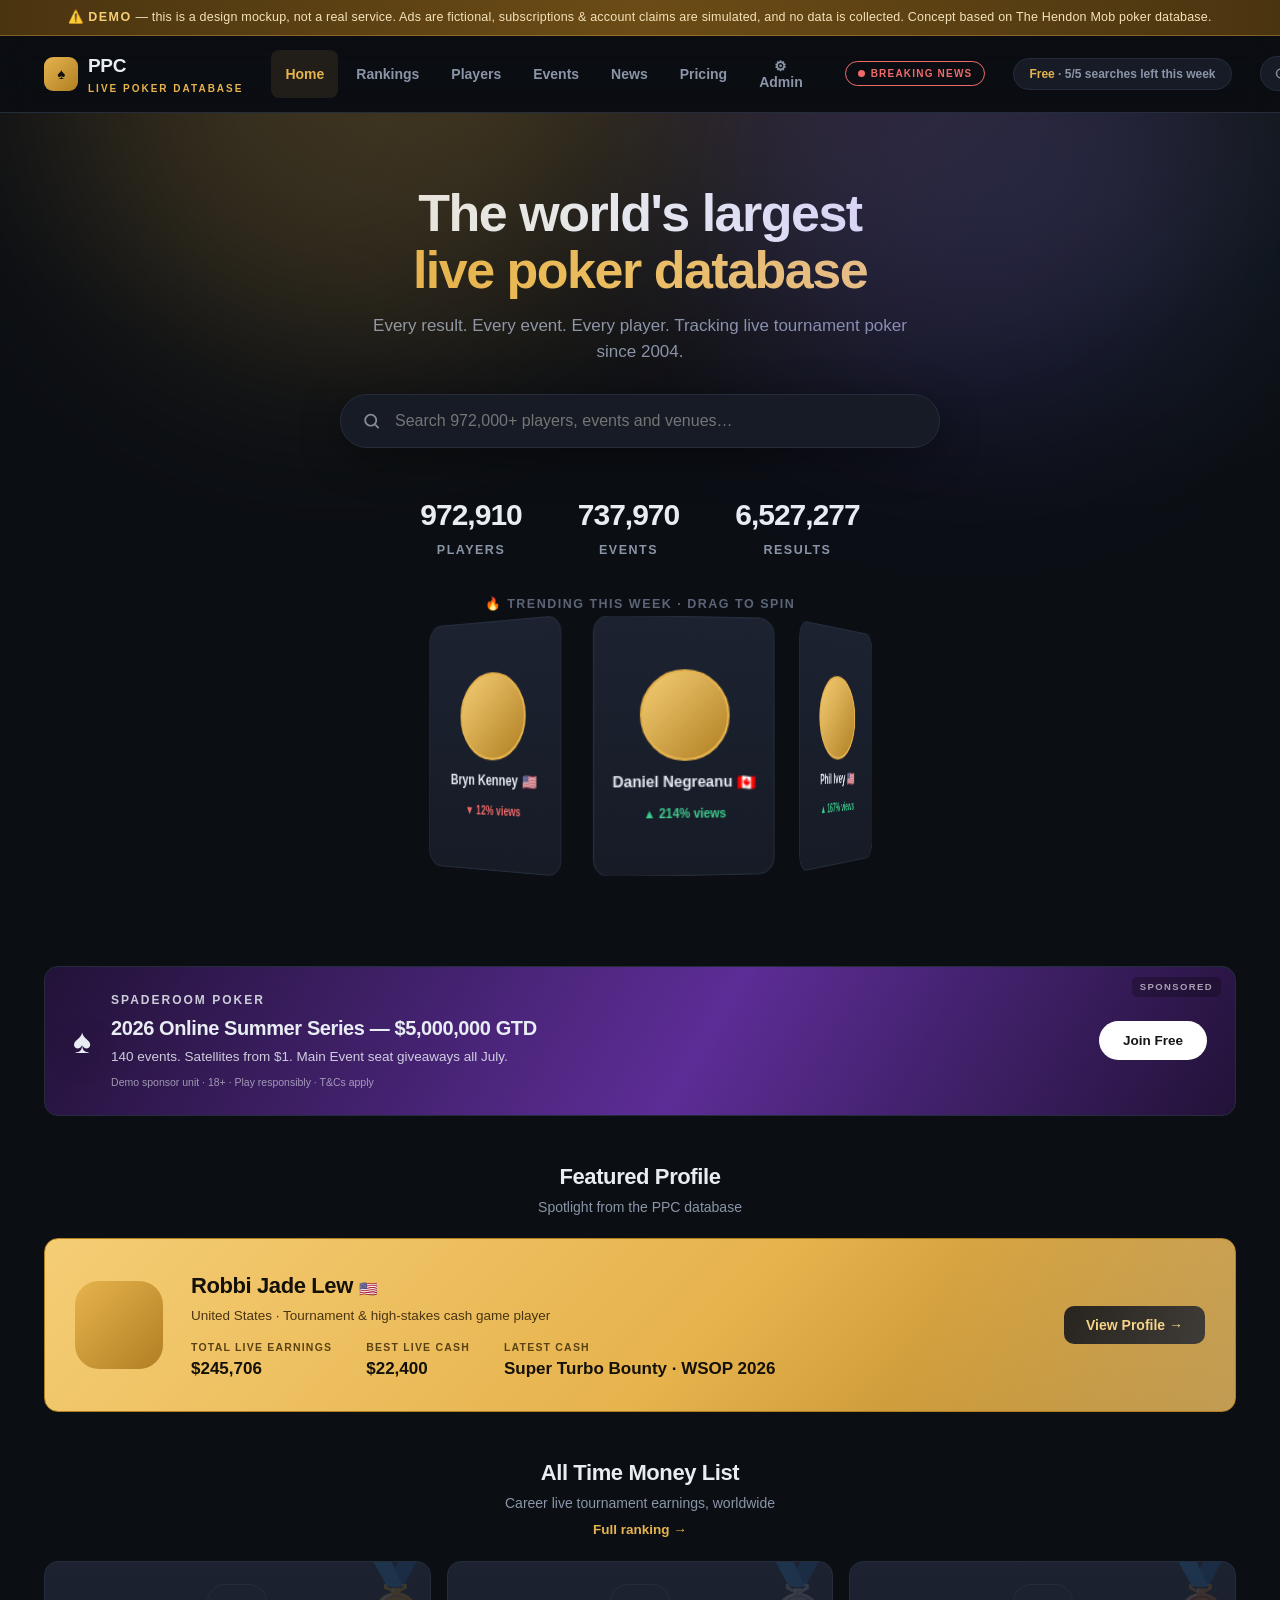
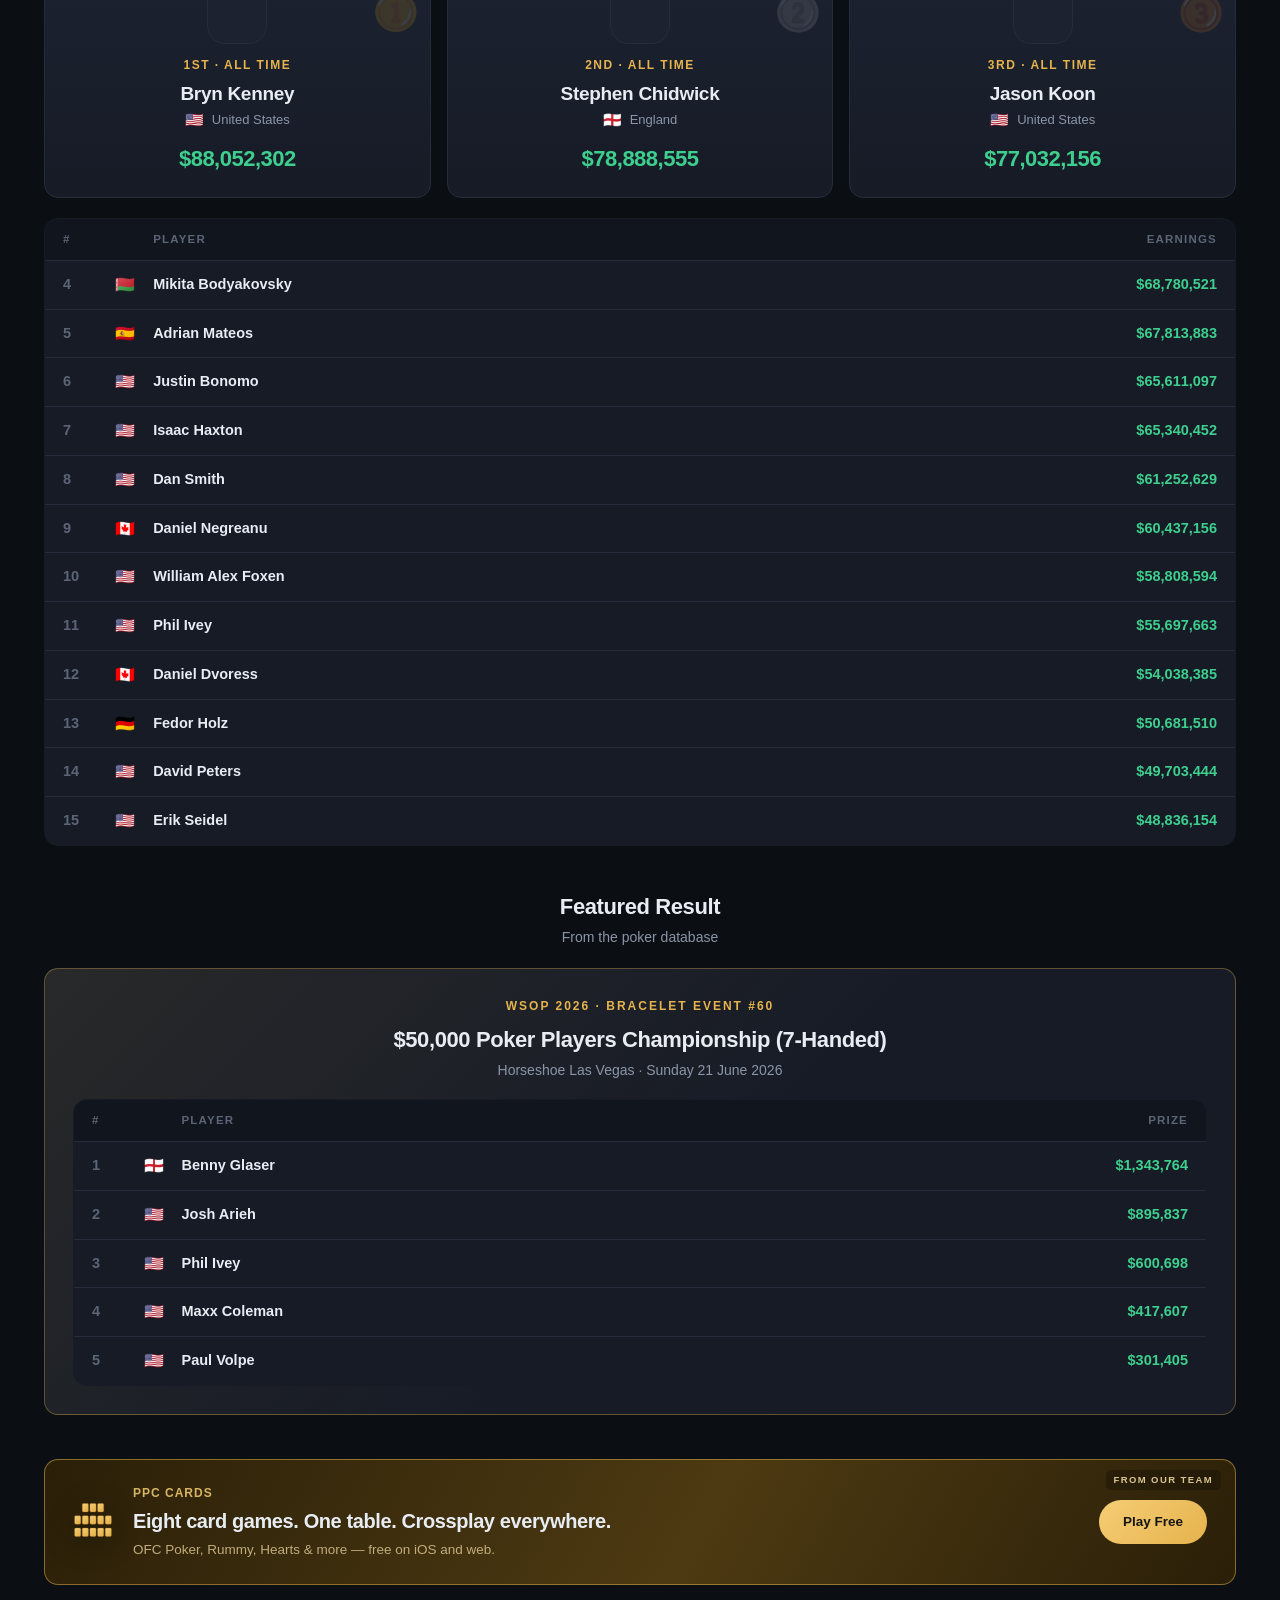
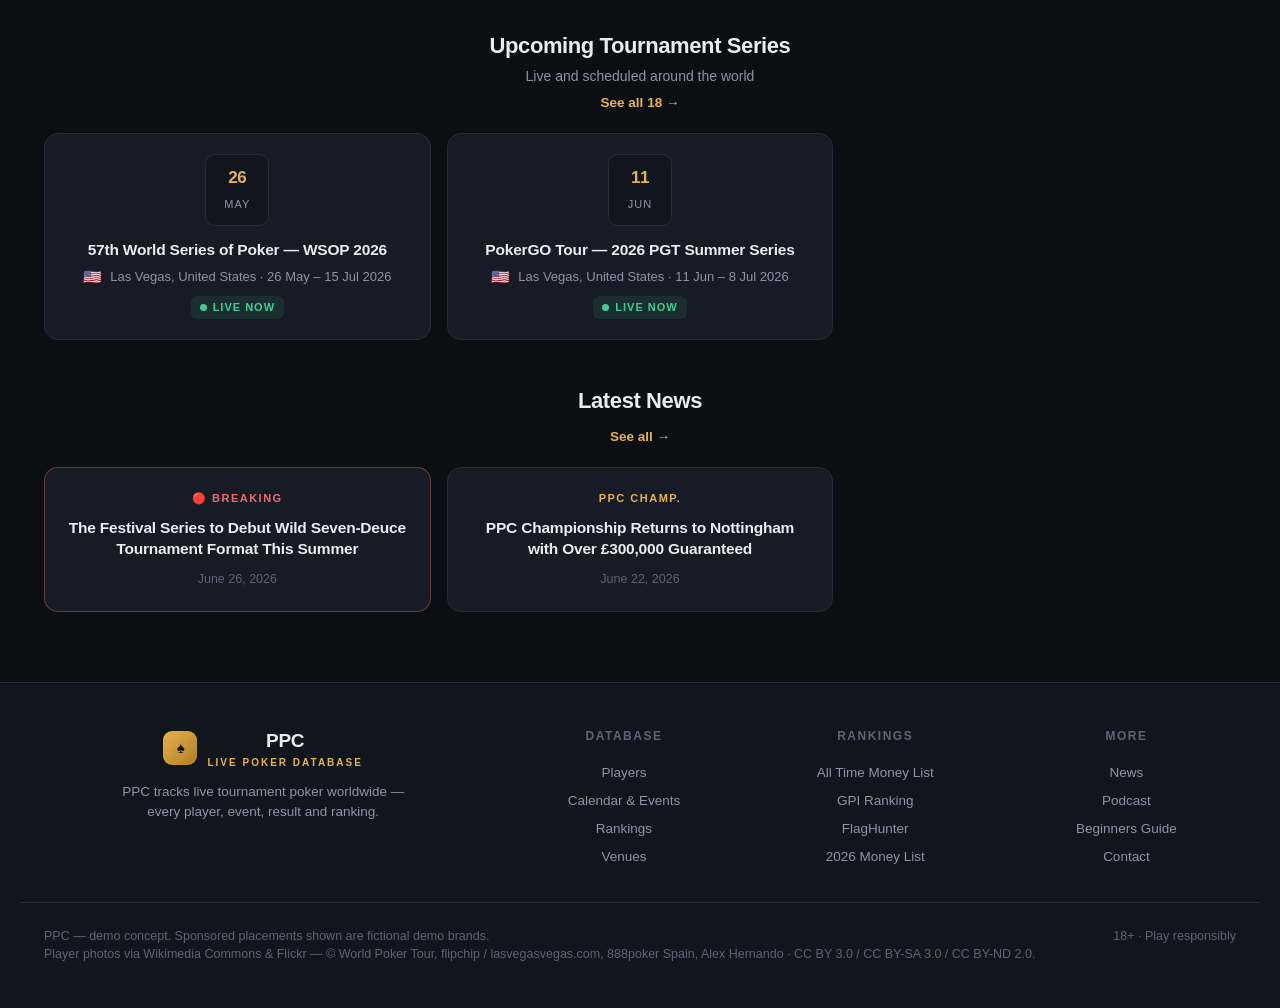
==== commit b41e9316: "newdemo: breaking news pill, PPC house ad, 2+2 home sections, evened hero" ====
--- a/newdemo/index.html
+++ b/newdemo/index.html
@@ -374,6 +374,26 @@
 .ad-even .art{font-size:34px;line-height:1}
 @media(max-width:640px){.ad-even{grid-template-columns:1fr;text-align:center}.ad-even .cta{justify-self:center}}
 .scard.bracelet{border-color:rgba(230,179,77,.5)}
+
+/* breaking news pill */
+@keyframes bkflash{0%,100%{background:rgba(240,106,106,.15);box-shadow:0 0 0 0 rgba(240,106,106,.5)}50%{background:rgba(240,106,106,.4);box-shadow:0 0 12px 2px rgba(240,106,106,.35)}}
+.bkpill{display:inline-flex;align-items:center;gap:6px;border:1px solid var(--red);color:var(--red);font-weight:800;font-size:10px;letter-spacing:1.2px;padding:6px 12px;border-radius:99px;background:none;cursor:pointer;white-space:nowrap;animation:bkflash 1.2s ease-in-out infinite}
+.bkdot{width:7px;height:7px;border-radius:50%;background:var(--red)}
+@media(prefers-reduced-motion:reduce){.bkpill{animation:none;background:rgba(240,106,106,.2)}}
+/* breaking news card */
+.news.bknews{border-color:rgba(240,106,106,.4)}
+.news .cat.bk{color:var(--red);font-weight:800}
+/* PPC house ad — real link, gold theme, visible on mobile too */
+.ppcad{background:linear-gradient(120deg,#2a1f08,#4d3a12 55%,#2a1f08);border-color:rgba(230,179,77,.5);color:var(--text)}
+.ppcad .brand{color:#f5cd75;letter-spacing:1px}
+.ppcad p{color:#d9c391}
+.ppcad small{color:#a68d5a}
+.ppcad .cta{background:linear-gradient(135deg,#f5cd75,#e6b34d)}
+.ppcad .adlabel{color:#d9c391}
+@media(max-width:900px){.ad.ppcad{display:grid}}
+/* evened hero rhythm: wheel dead-space trimmed to match 34px section rhythm */
+.tw-stage{height:260px}
+@media(max-width:640px){.tw-stage{height:236px}}
 </style>
 </head>
 <body>
@@ -395,6 +415,7 @@
       <button data-v="pricing" onclick="go('pricing')">Pricing</button>
       <button data-v="admin" onclick="go('admin')">⚙ Admin</button>
     </nav>
+    <button class="bkpill" onclick="go('news')"><span class="bkdot"></span>BREAKING NEWS</button>
     <button class="planchip" id="planBadge" onclick="go('pricing')"></button>
     <div class="navsearch">
       <svg width="15" height="15" viewBox="0 0 24 24" fill="none" stroke="#fff" stroke-width="2.4"><circle cx="11" cy="11" r="7"/><path d="m21 21-4.3-4.3"/></svg>
@@ -490,10 +511,21 @@
       </div>
     </section>
 
+    <a class="ad ad-even ppcad" href="https://ppc.casino" target="_blank" rel="noopener">
+      <span class="art"><svg viewBox="0 0 52 47" width="40" height="36" aria-hidden="true"><defs><linearGradient id="ppcadg" x1="0" y1="0" x2="0.6" y2="1"><stop offset="0%" stop-color="#f5cd75"/><stop offset="100%" stop-color="#e6b34d"/></linearGradient></defs><rect x="12" y="2" width="8" height="11" rx="1.5" fill="url(#ppcadg)" stroke="#b07f22" stroke-width="0.4"/><rect x="22" y="2" width="8" height="11" rx="1.5" fill="url(#ppcadg)" stroke="#b07f22" stroke-width="0.4"/><rect x="32" y="2" width="8" height="11" rx="1.5" fill="url(#ppcadg)" stroke="#b07f22" stroke-width="0.4"/><rect x="2" y="18" width="8" height="11" rx="1.5" fill="url(#ppcadg)" stroke="#b07f22" stroke-width="0.4"/><rect x="12" y="18" width="8" height="11" rx="1.5" fill="url(#ppcadg)" stroke="#b07f22" stroke-width="0.4"/><rect x="22" y="18" width="8" height="11" rx="1.5" fill="url(#ppcadg)" stroke="#b07f22" stroke-width="0.4"/><rect x="32" y="18" width="8" height="11" rx="1.5" fill="url(#ppcadg)" stroke="#b07f22" stroke-width="0.4"/><rect x="42" y="18" width="8" height="11" rx="1.5" fill="url(#ppcadg)" stroke="#b07f22" stroke-width="0.4"/><rect x="2" y="34" width="8" height="11" rx="1.5" fill="url(#ppcadg)" stroke="#b07f22" stroke-width="0.4"/><rect x="12" y="34" width="8" height="11" rx="1.5" fill="url(#ppcadg)" stroke="#b07f22" stroke-width="0.4"/><rect x="22" y="34" width="8" height="11" rx="1.5" fill="url(#ppcadg)" stroke="#b07f22" stroke-width="0.4"/><rect x="32" y="34" width="8" height="11" rx="1.5" fill="url(#ppcadg)" stroke="#b07f22" stroke-width="0.4"/><rect x="42" y="34" width="8" height="11" rx="1.5" fill="url(#ppcadg)" stroke="#b07f22" stroke-width="0.4"/></svg></span>
+      <div>
+        <div class="brand">PPC Cards</div>
+        <h4>Eight card games. One table. Crossplay everywhere.</h4>
+        <p>OFC Poker, Rummy, Hearts &amp; more &mdash; free on iOS and web.</p>
+      </div>
+      <span class="cta">Play Free</span>
+      <span class="adlabel">From our team</span>
+    </a>
+
     <section>
       <div class="sechead">
         <div><h2 class="sec">Upcoming Tournament Series</h2><p class="sub" style="margin:0">Live and scheduled around the world</p></div>
-        <span class="more" onclick="go('events')">Full calendar →</span>
+        <span class="more" onclick="go('events')">See all 18 →</span>
       </div>
       <div class="evgrid" id="homeEvents"></div>
     </section>
@@ -501,7 +533,7 @@
     <section>
       <div class="sechead">
         <div><h2 class="sec">Latest News</h2></div>
-        <span class="more" onclick="go('news')">All news →</span>
+        <span class="more" onclick="go('news')">See all →</span>
       </div>
       <div class="newsgrid" id="homeNews"></div>
     </section>
@@ -823,7 +855,7 @@
  {d:"25 Sep – 7 Oct",m:"SEP",day:"25",name:"Asian Poker Tour — APT Jeju 2026",city:"Jeju",country:"South Korea",flag:"🇰🇷",region:"Asia-Pacific",tour:"APT"}
 ];
 const NEWS=[
- {cat:"The Festival",t:"The Festival Series to Debut Wild Seven-Deuce Tournament Format This Summer",d:"June 26, 2026"},
+ {breaking:true,cat:"The Festival",t:"The Festival Series to Debut Wild Seven-Deuce Tournament Format This Summer",d:"June 26, 2026"},
  {cat:"PPC Champ.",t:"PPC Championship Returns to Nottingham with Over £300,000 Guaranteed",d:"June 22, 2026"},
  {cat:"PS Championship",t:"PS Championship IV Taipei Unveils High Roller Early Bird Package Ahead of 13-Day Festival",d:"June 19, 2026"},
  {cat:"Irish Open",t:"The Irish Open and PPC Championship Set Sights on Sydney in 2026",d:"June 18, 2026"},
@@ -1132,8 +1164,8 @@
     <td class="playerName">${p[0]}</td>
     <td class="money">${fmt(p[2])}</td>
   </tr>`).join("");
-$("#homeEvents").innerHTML=EVENTS.slice(0,6).map(evCard).join("");
-$("#homeNews").innerHTML=NEWS.slice(0,4).map(newsCard).join("");
+$("#homeEvents").innerHTML=EVENTS.slice(0,2).map(evCard).join("");
+$("#homeNews").innerHTML=NEWS.slice(0,2).map(newsCard).join("");
 
 /* ---------- RENDER: RANKINGS ---------- */
 function renderRank(t){
@@ -1199,7 +1231,7 @@
 });
 
 /* ---------- RENDER: NEWS ---------- */
-function newsCard(n){return `<div class="news"><div class="cat">${n.cat}</div><h4>${n.t}</h4><div class="date">${n.d}</div></div>`;}
+function newsCard(n){return `<div class="news${n.breaking?" bknews":""}">${n.breaking?`<div class="cat bk">🔴 BREAKING</div>`:`<div class="cat">${n.cat}</div>`}<h4>${n.t}</h4><div class="date">${n.d}</div></div>`;}
 $("#newsgrid").innerHTML=NEWS.map(newsCard).join("");
 
 /* ---------- SEARCH ---------- */
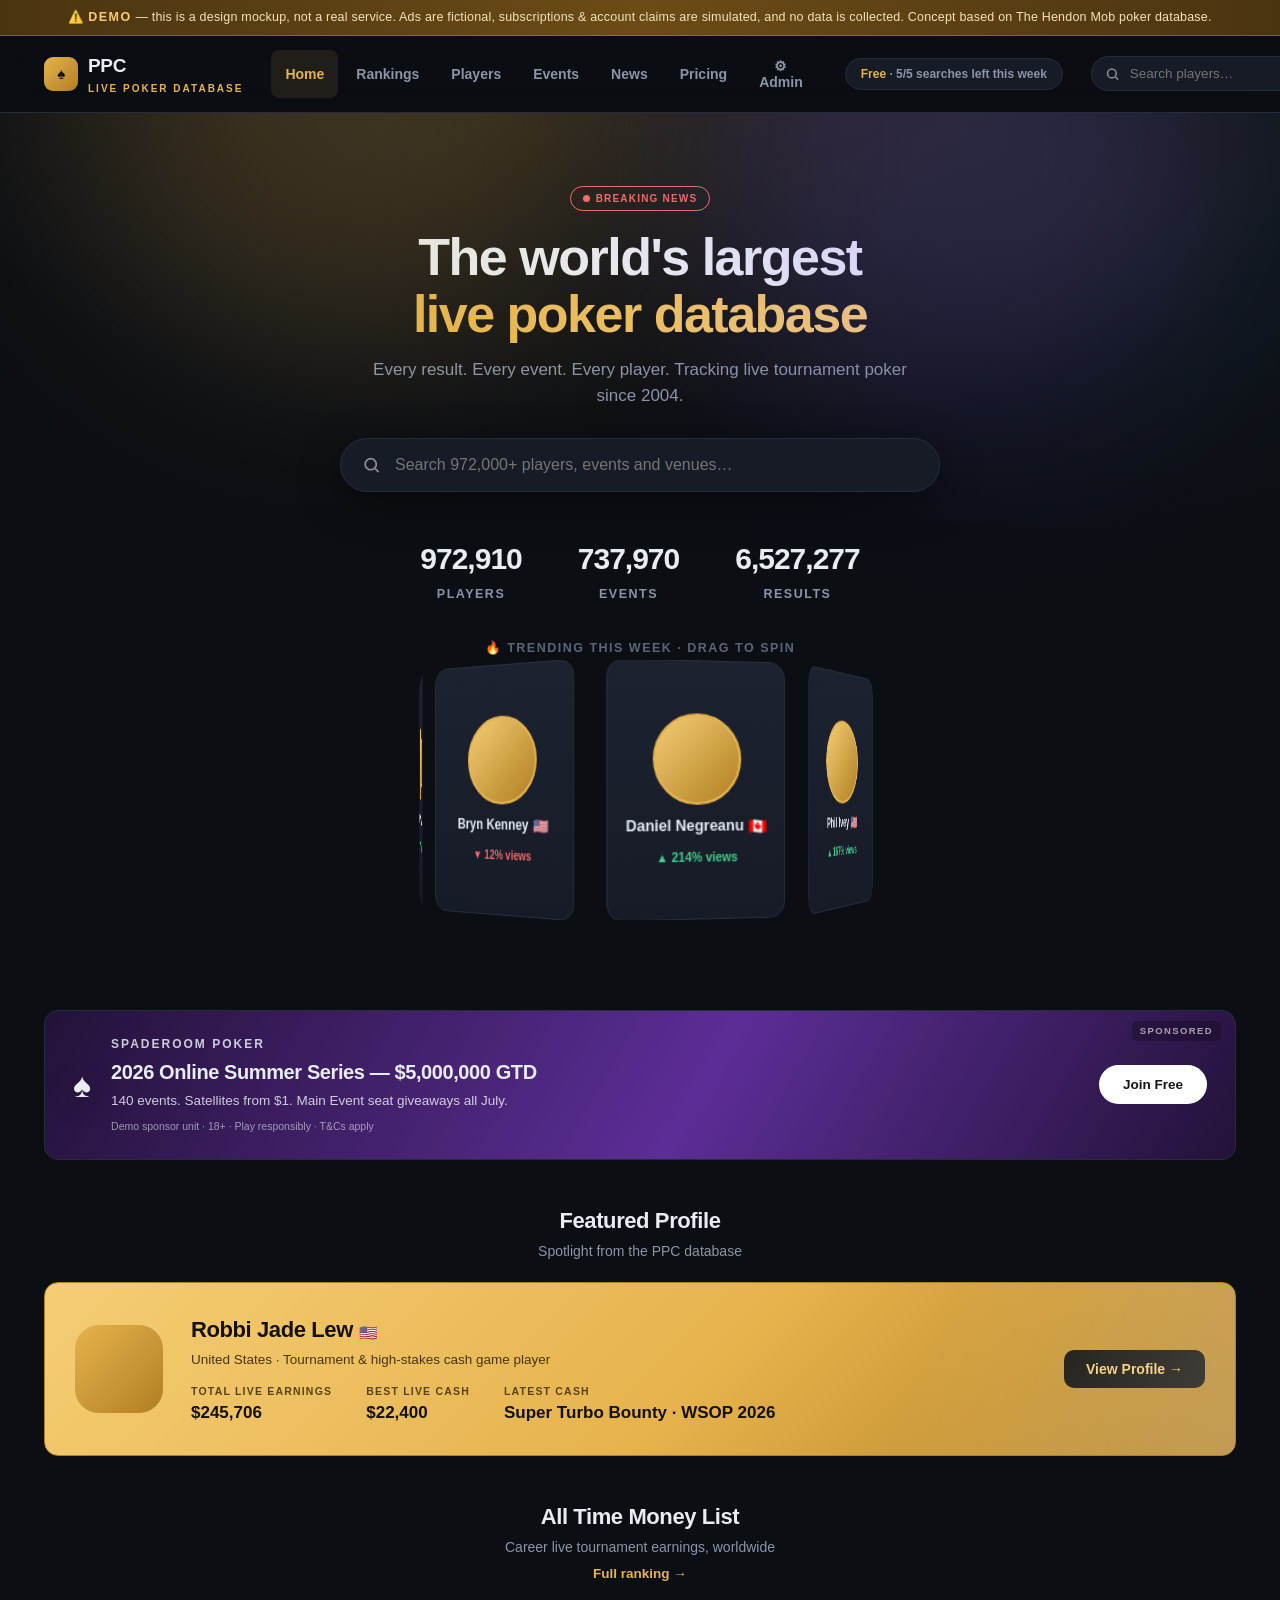
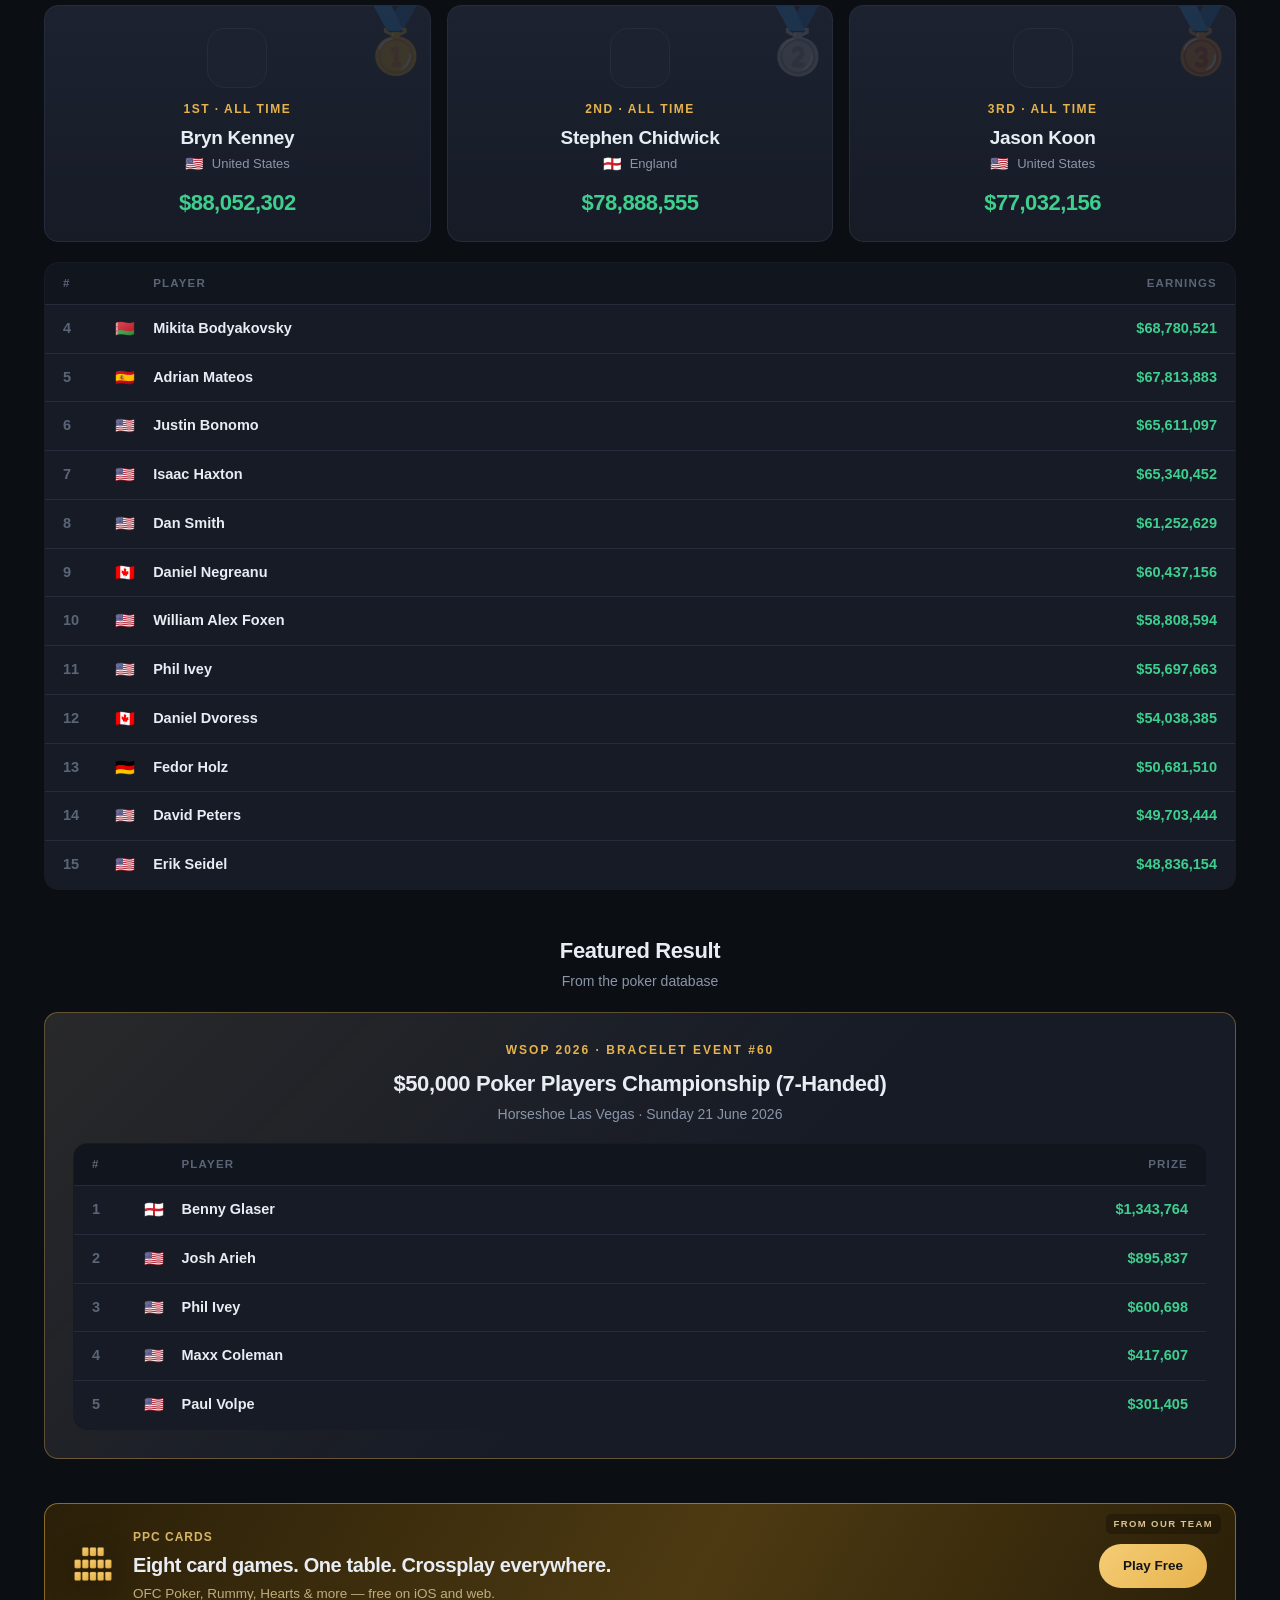
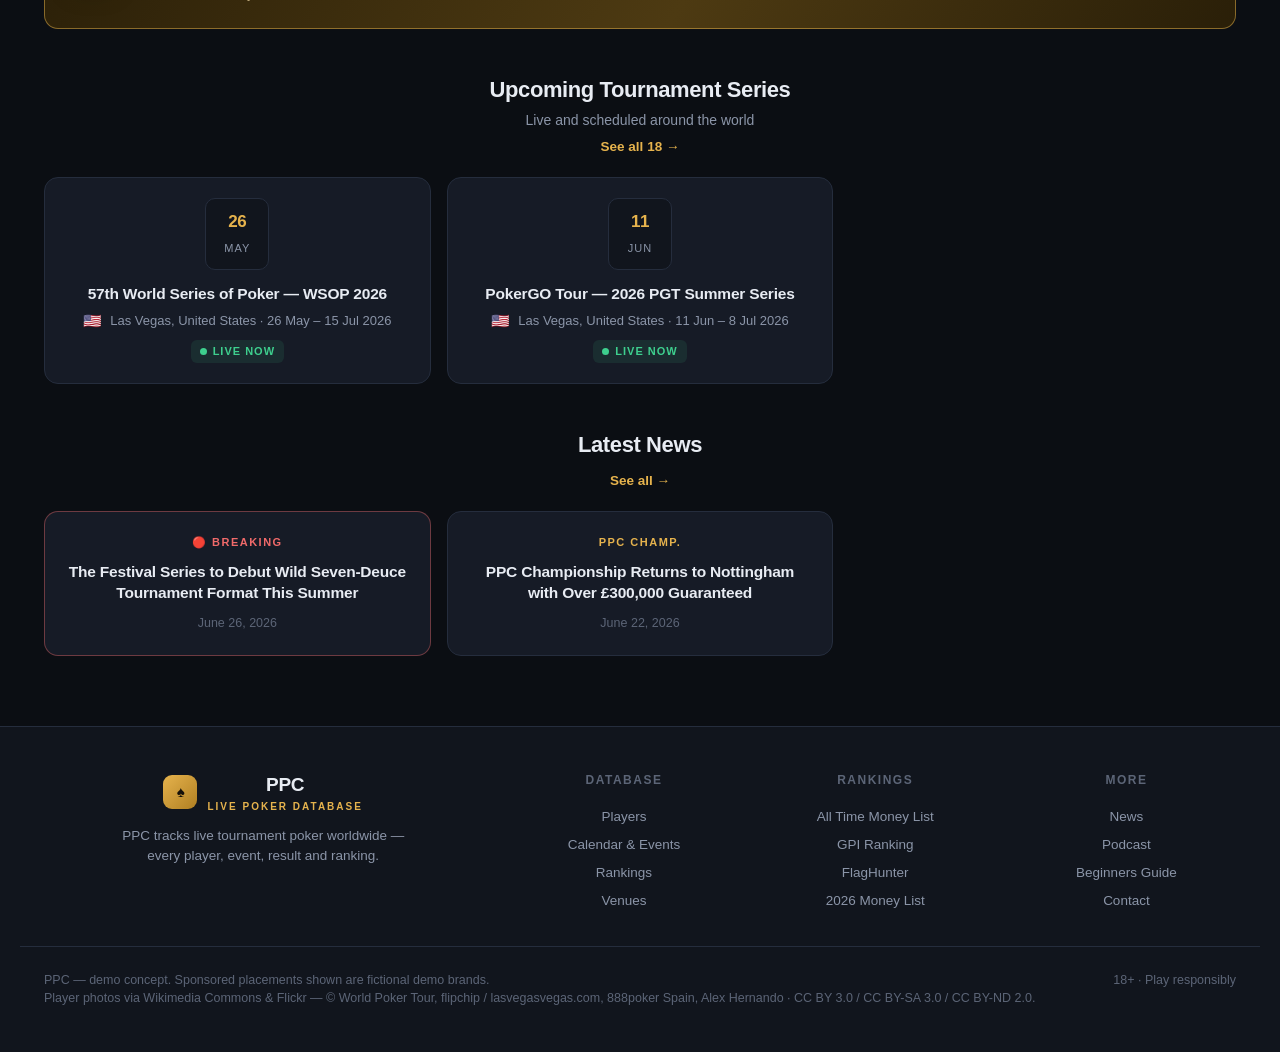
==== commit a4312090: "newdemo: breaking news pill moved above hero headline" ====
--- a/newdemo/index.html
+++ b/newdemo/index.html
@@ -394,6 +394,8 @@
 /* evened hero rhythm: wheel dead-space trimmed to match 34px section rhythm */
 .tw-stage{height:260px}
 @media(max-width:640px){.tw-stage{height:236px}}
+
+.hero-bk{margin-bottom:18px}
 </style>
 </head>
 <body>
@@ -415,7 +417,6 @@
       <button data-v="pricing" onclick="go('pricing')">Pricing</button>
       <button data-v="admin" onclick="go('admin')">⚙ Admin</button>
     </nav>
-    <button class="bkpill" onclick="go('news')"><span class="bkdot"></span>BREAKING NEWS</button>
     <button class="planchip" id="planBadge" onclick="go('pricing')"></button>
     <div class="navsearch">
       <svg width="15" height="15" viewBox="0 0 24 24" fill="none" stroke="#fff" stroke-width="2.4"><circle cx="11" cy="11" r="7"/><path d="m21 21-4.3-4.3"/></svg>
@@ -432,6 +433,7 @@
   <div class="hero">
     <div class="orb a"></div><div class="orb b"></div>
     <div class="wrap">
+      <button class="bkpill hero-bk" onclick="go('news')"><span class="bkdot"></span>BREAKING NEWS</button>
       <h1>The world's largest<br><span>live poker database</span></h1>
       <p>Every result. Every event. Every player. Tracking live tournament poker since 2004.</p>
       <div class="herosearch">
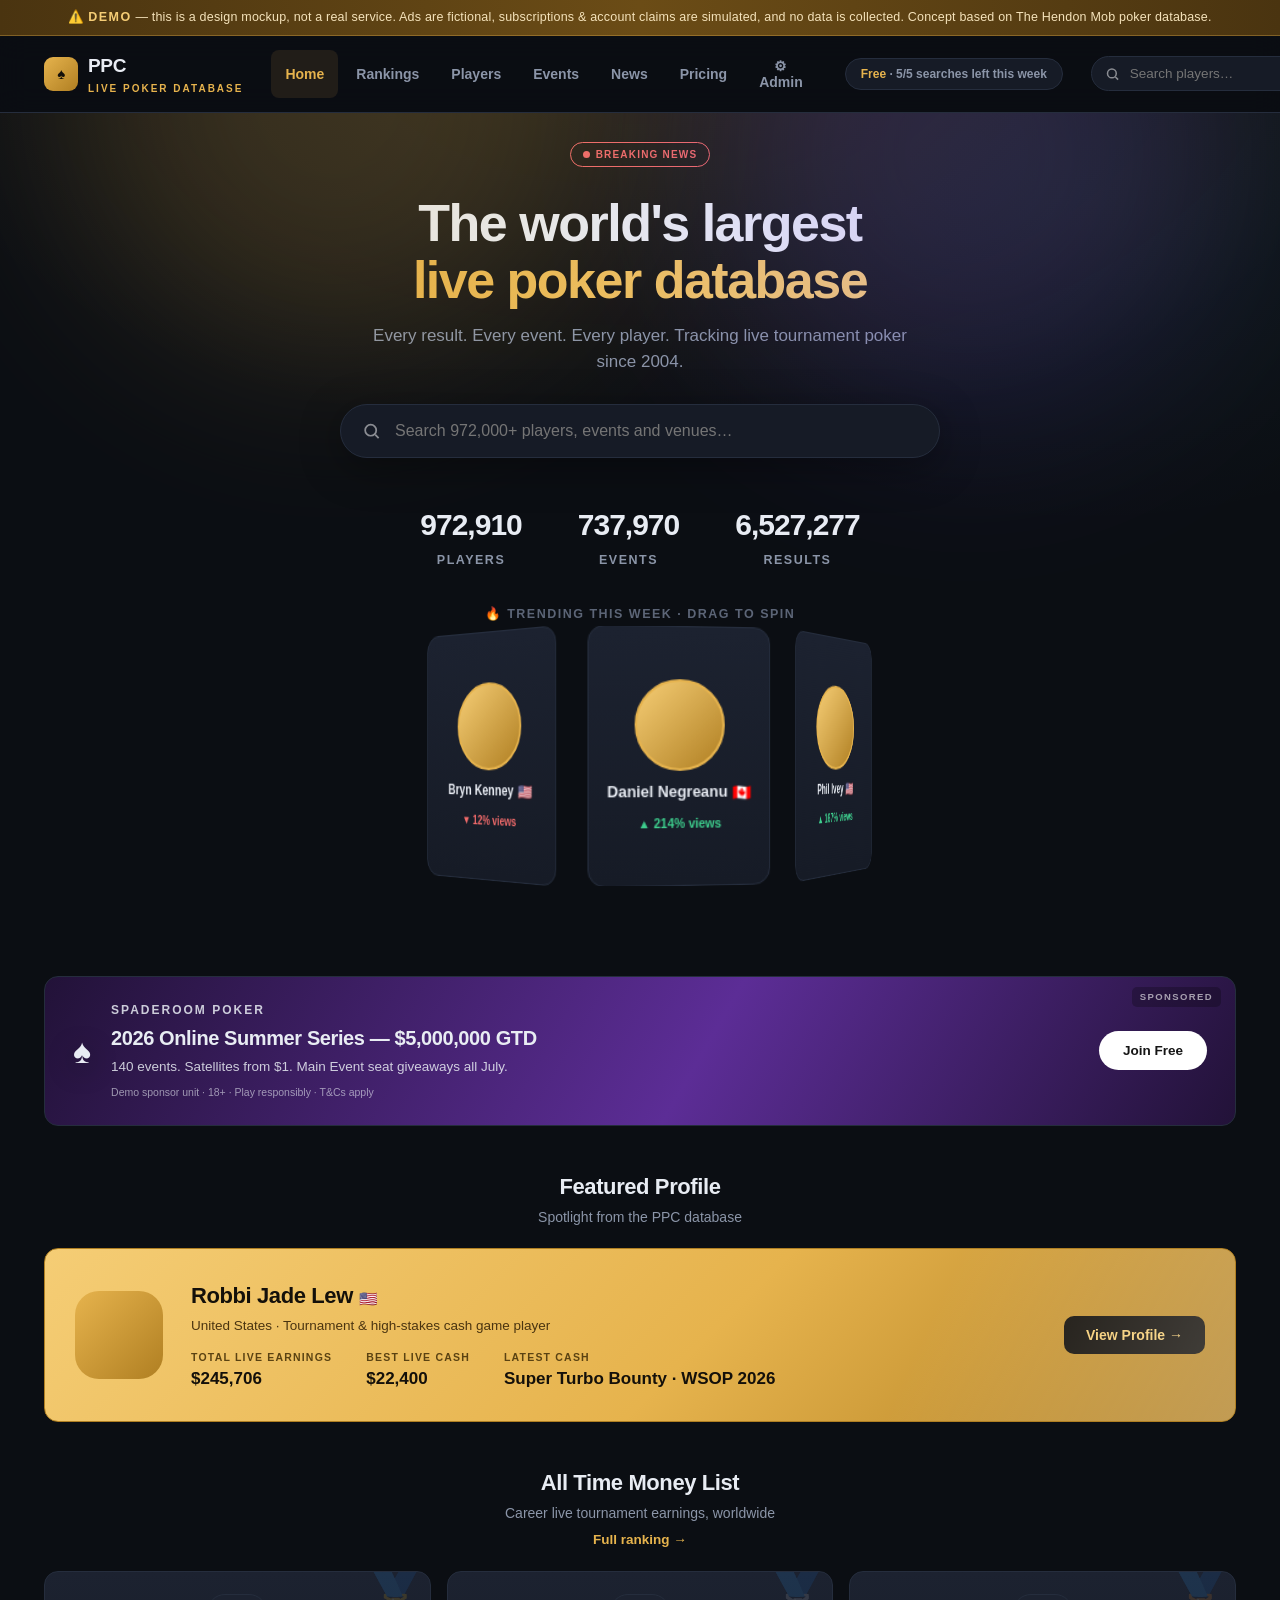
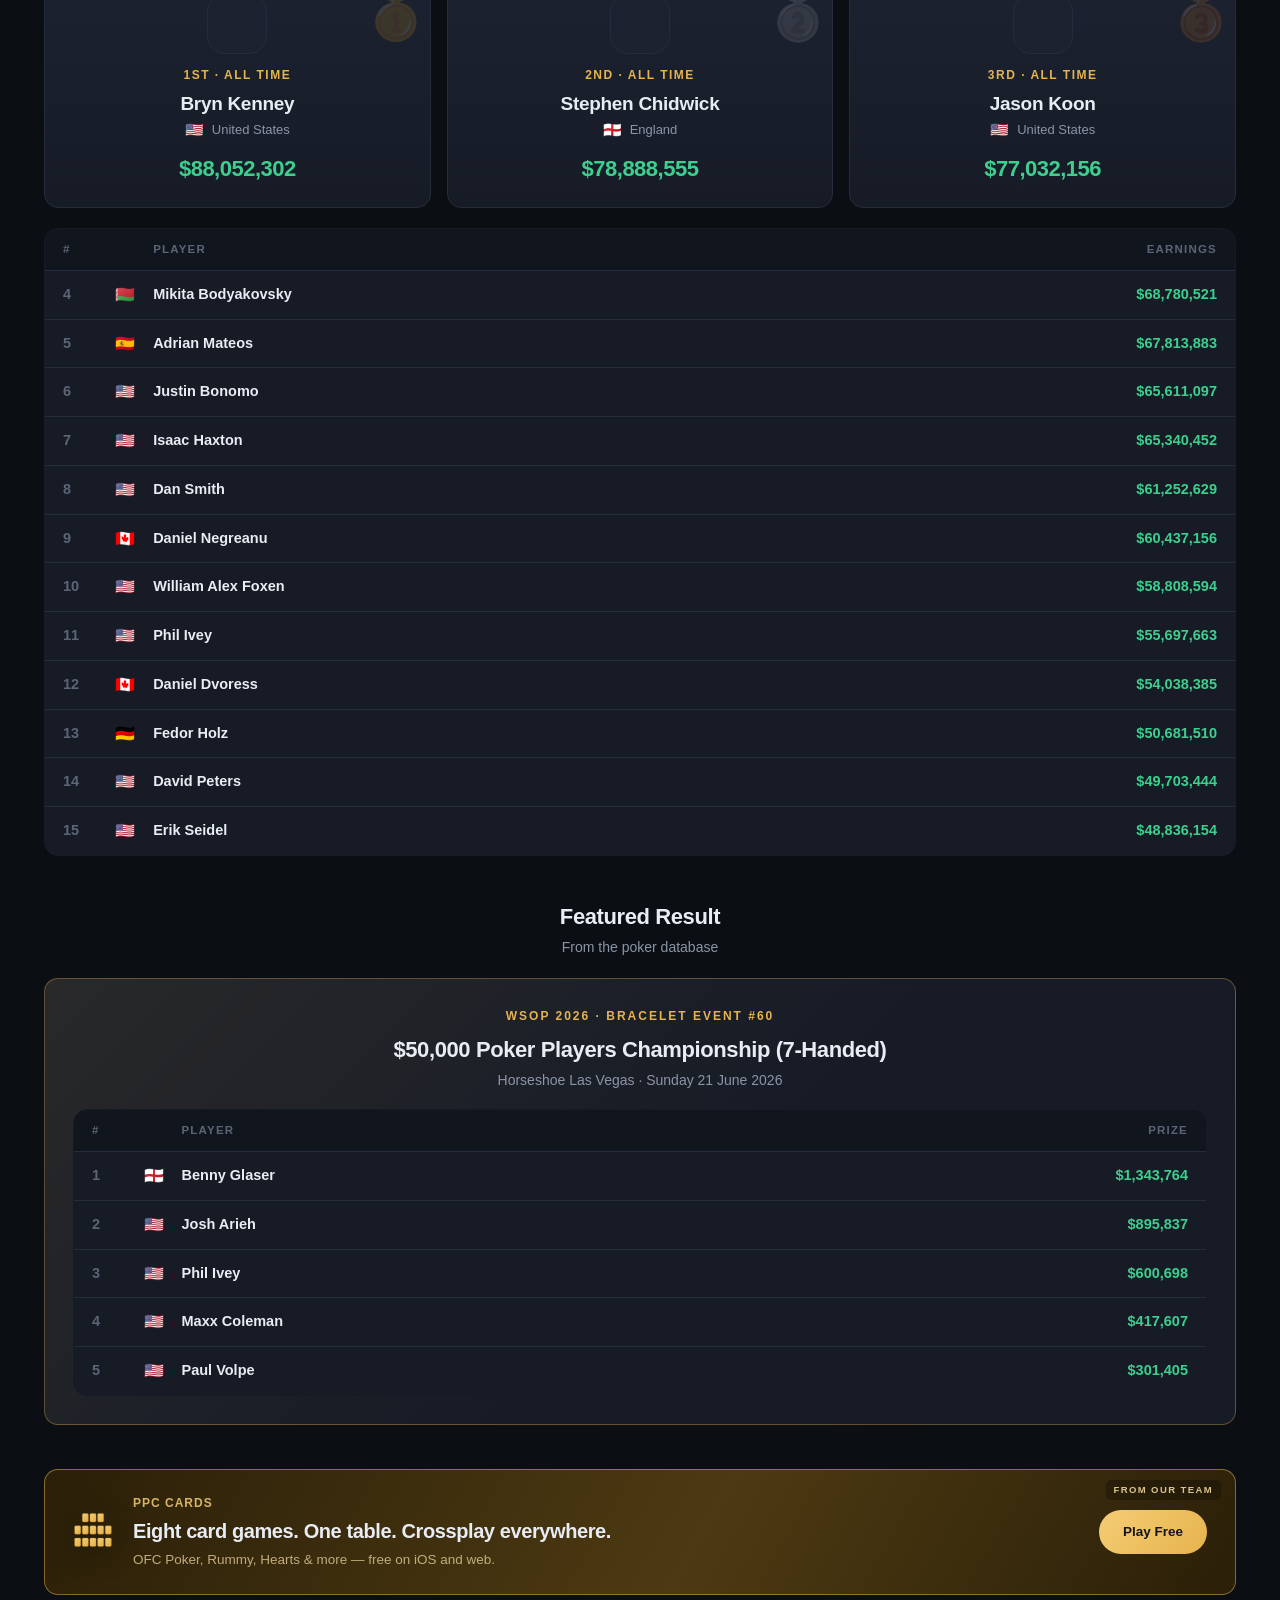
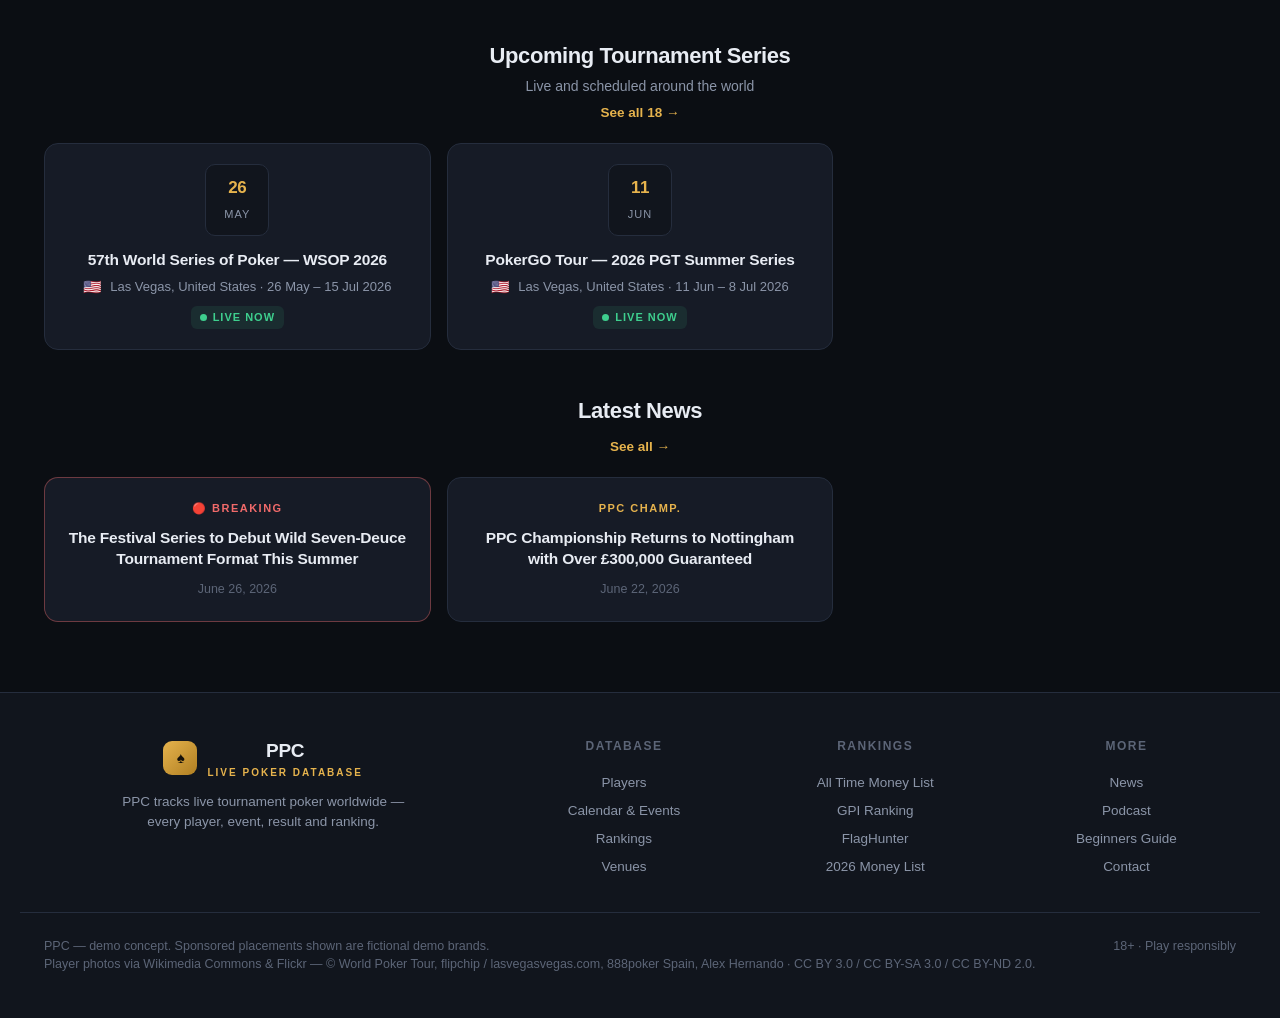
==== commit ffae8d5e: "newdemo: trending wheel — Robbi Jade Lew and Esther Taylor in" ====
--- a/newdemo/index.html
+++ b/newdemo/index.html
@@ -57,7 +57,7 @@
 .sechead .more:hover{color:var(--gold2)}
 
 /* ---------- HERO ---------- */
-.hero{padding:72px 0 56px;text-align:center;background:
+.hero{padding:28px 0 56px;text-align:center;background:
   radial-gradient(ellipse 60% 50% at 50% -10%,rgba(230,179,77,.13),transparent),
   radial-gradient(ellipse 40% 40% at 85% 10%,rgba(62,207,142,.06),transparent)}
 .hero h1{font-size:clamp(32px,5vw,52px);font-weight:900;letter-spacing:-1.5px;line-height:1.1}
@@ -395,7 +395,7 @@
 .tw-stage{height:260px}
 @media(max-width:640px){.tw-stage{height:236px}}
 
-.hero-bk{margin-bottom:18px}
+.hero-bk{margin-bottom:28px}
 </style>
 </head>
 <body>
@@ -801,7 +801,8 @@
  "Phil Hellmuth Jr":["Phil Hellmuth 2021.jpg","World Poker Tour · CC BY 3.0"],
  "Erik Seidel":["Erik Seidel 2018.jpg","World Poker Tour · CC BY 3.0"],
  "Fedor Holz":["Fedor Holz 2018.jpg","888poker Spain · CC BY 3.0"],
- "Robbi Jade Lew":["https://live.staticflickr.com/65535/52440430381_74ba025a8b_b.jpg","World Poker Tour (Flickr) · CC BY-ND 2.0"]
+ "Robbi Jade Lew":["https://live.staticflickr.com/65535/52440430381_74ba025a8b_b.jpg","World Poker Tour (Flickr) · CC BY-ND 2.0"],
+ "Esther Taylor":["https://live.staticflickr.com/65535/53391914781_f4497c459a_b.jpg","World Poker Tour (Flickr) · CC BY-ND 2.0"]
 };
 const photoImg=n=>{const p=PHOTOS[n];if(!p)return"";const src=p[0].startsWith("http")?p[0]:`https://commons.wikimedia.org/wiki/Special:FilePath/${encodeURIComponent(p[0])}?width=240`;return `<img class="avimg" loading="lazy" alt="${n}" title="Photo: ${p[1]}" src="${src}" onerror="this.remove()">`;};
 const ATML=[
@@ -1363,7 +1364,7 @@
 
 /* ---------- TRENDING WHEEL ---------- */
 (function(){
-  const TRENDING=[["Daniel Negreanu",214],["Phil Ivey",167],["Kristen Foxen",142],["Shiina Okamoto",128],["Fedor Holz",97],["Adrian Mateos",85],["Masato Yokosawa",76],["Bryn Kenney",-12]];
+  const TRENDING=[["Daniel Negreanu",214],["Phil Ivey",167],["Kristen Foxen",142],["Esther Taylor",128],["Fedor Holz",97],["Adrian Mateos",85],["Robbi Jade Lew",76],["Bryn Kenney",-12]];
   const ring=document.getElementById("twRing"),stage=document.getElementById("twStage");
   if(!ring||!stage)return;
   const step=360/TRENDING.length;
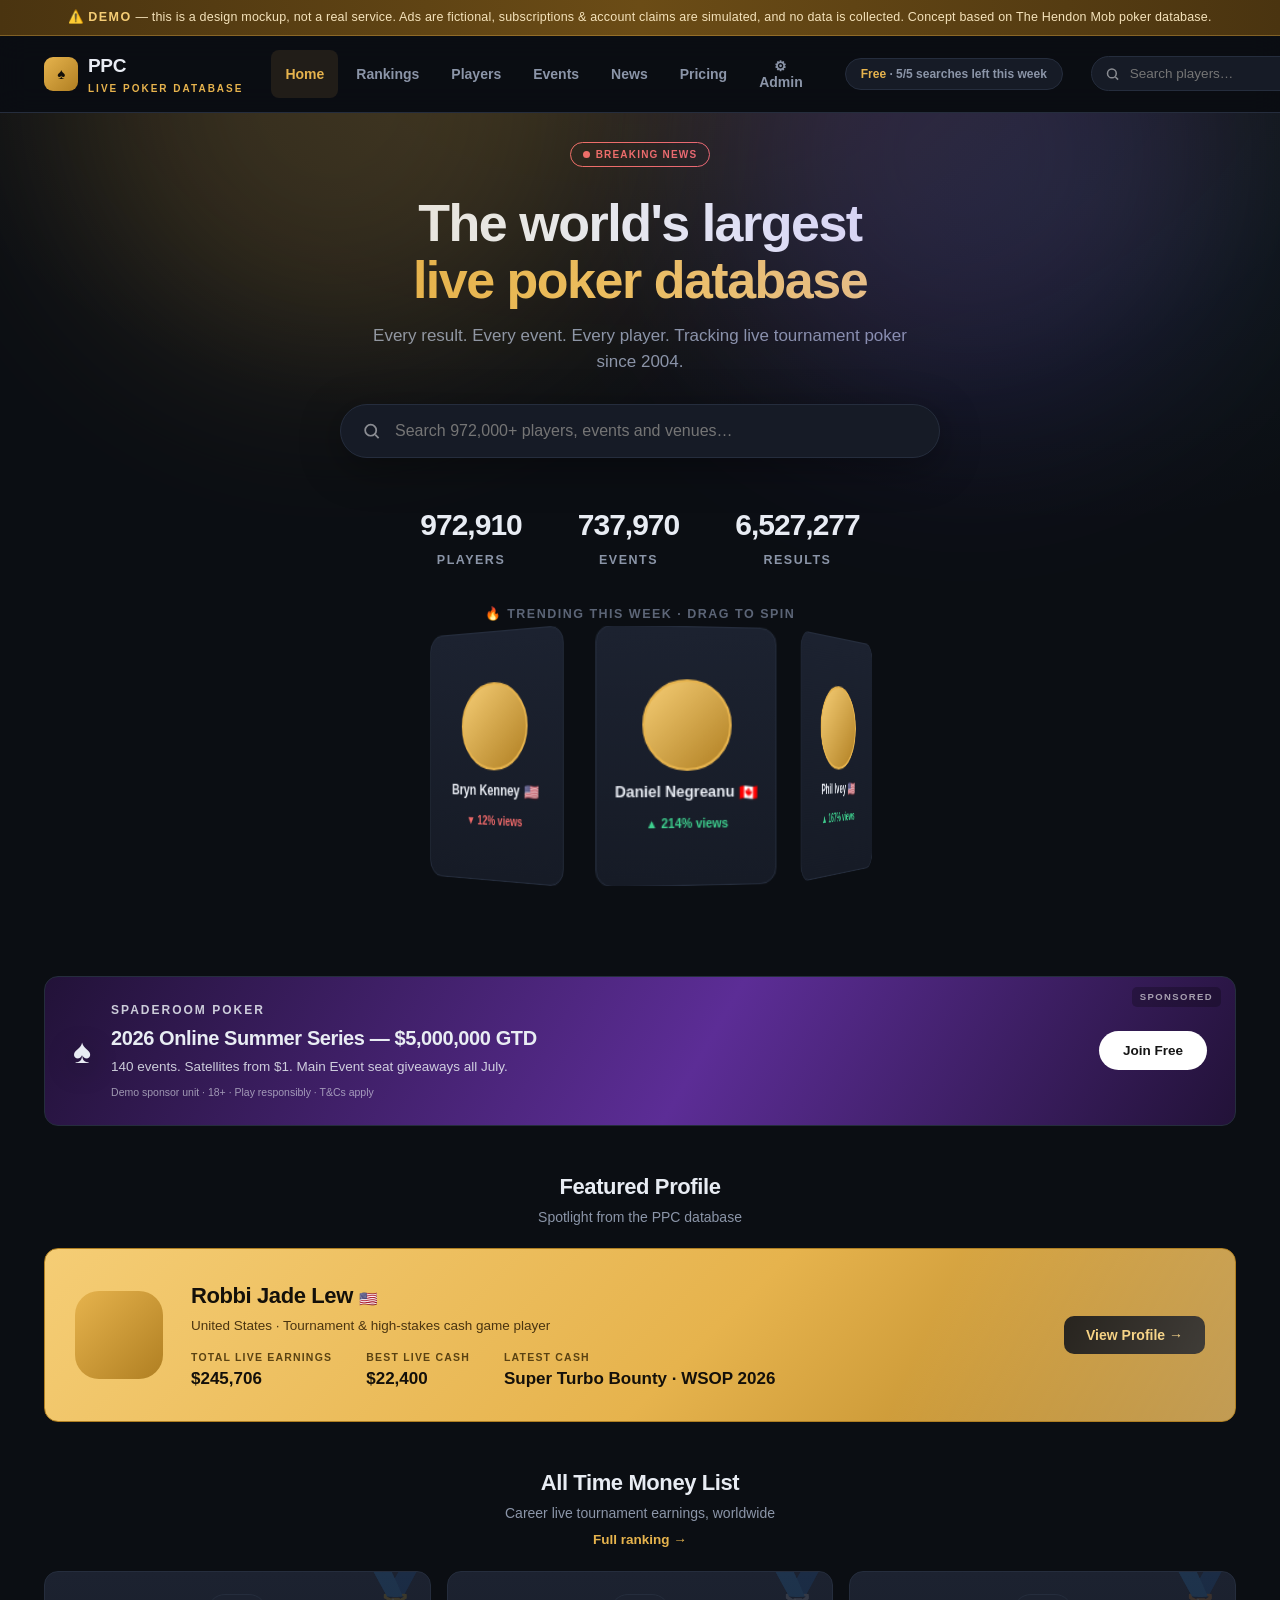
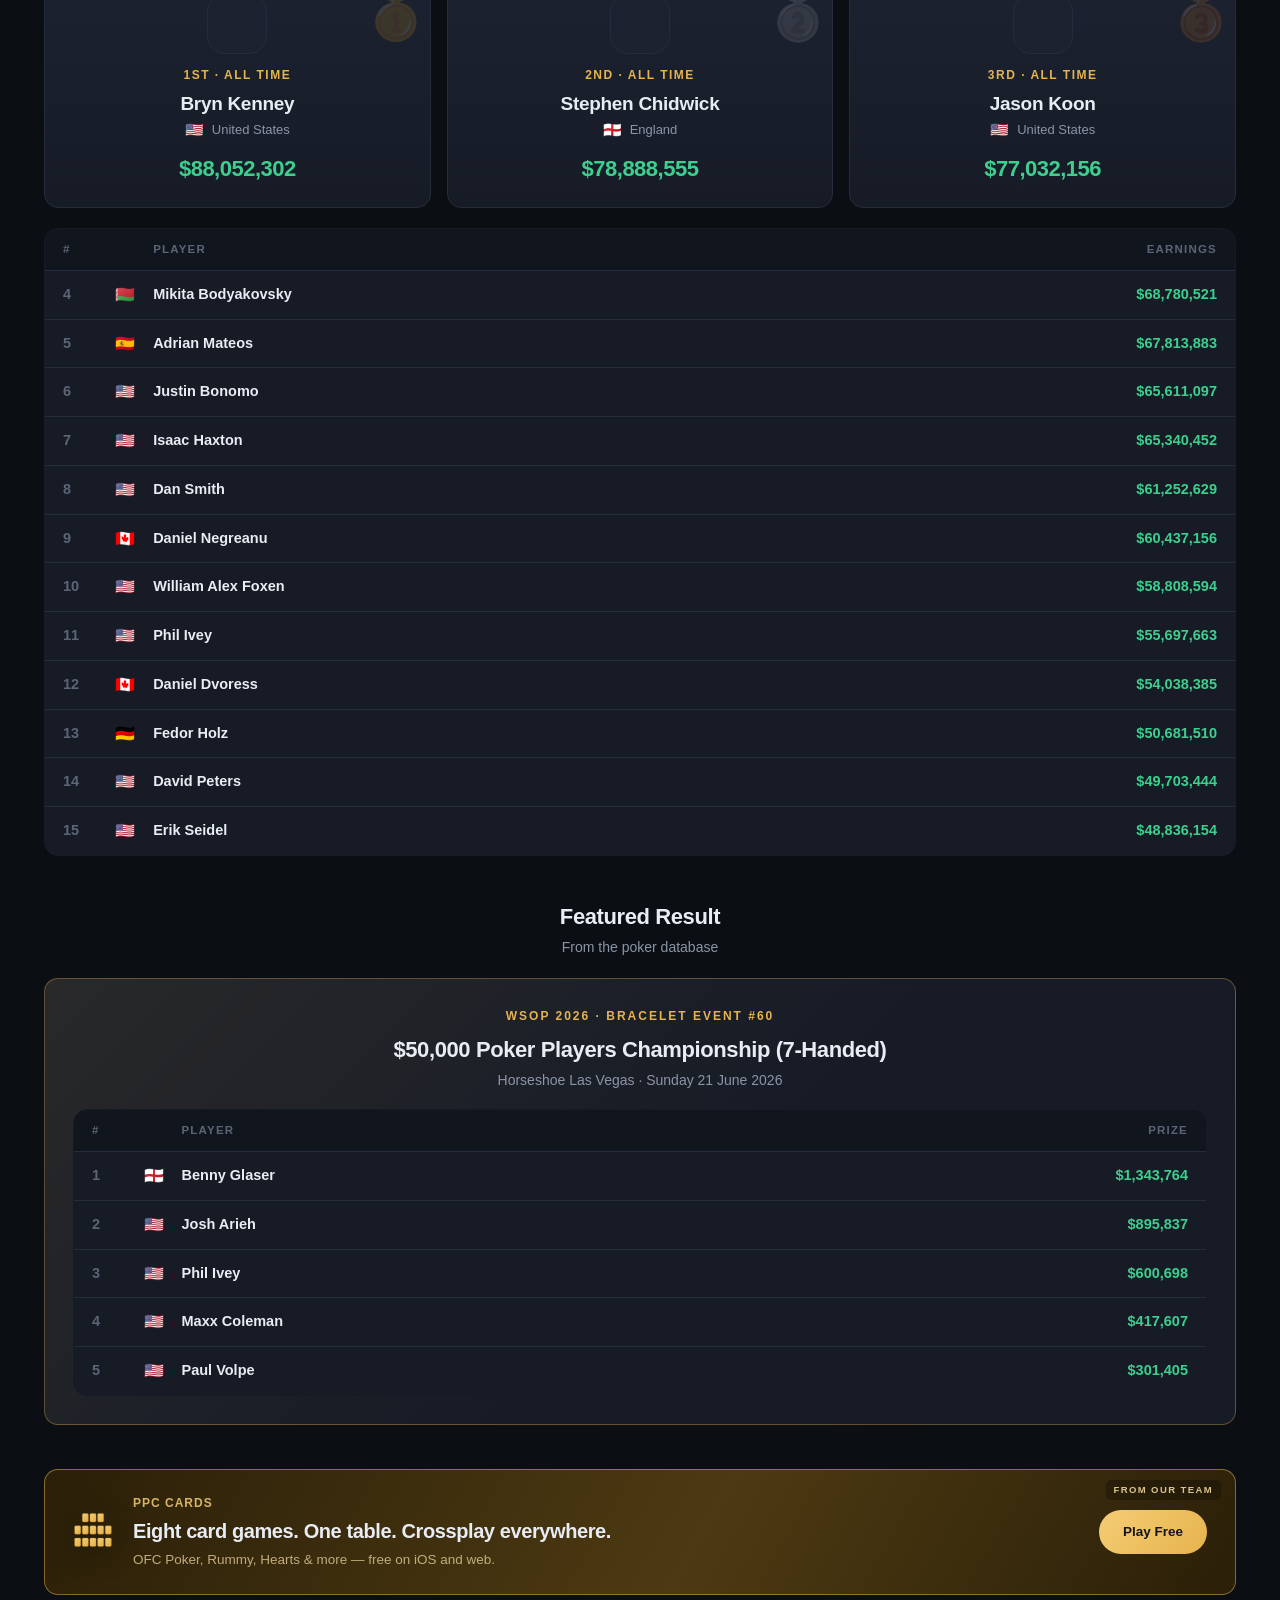
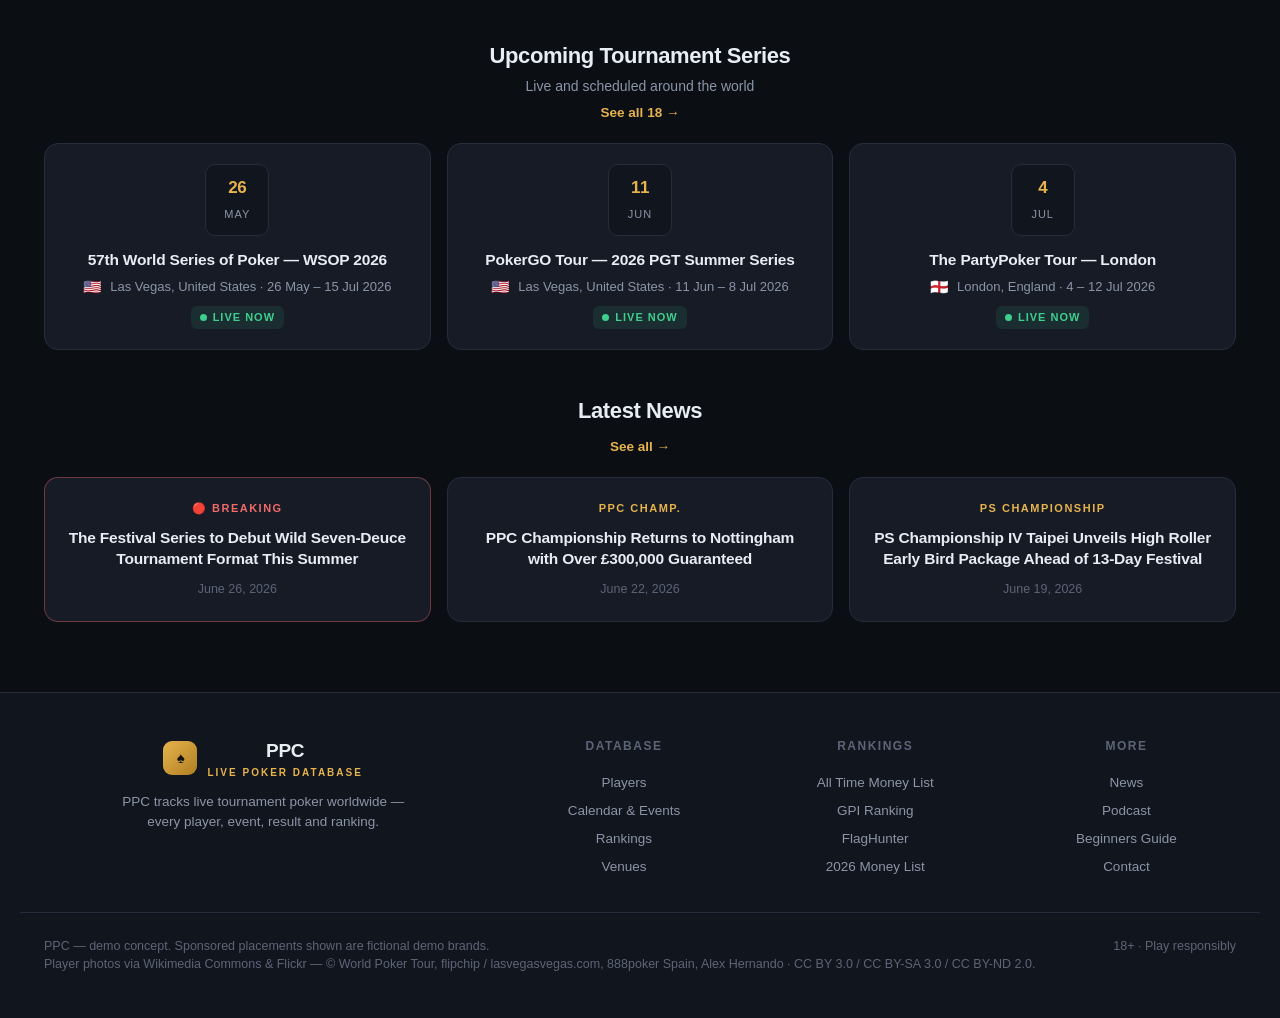
==== commit 1269b24e: "newdemo: third events/news tile on desktop only" ====
--- a/newdemo/index.html
+++ b/newdemo/index.html
@@ -396,6 +396,9 @@
 @media(max-width:640px){.tw-stage{height:236px}}
 
 .hero-bk{margin-bottom:28px}
+
+/* 3rd home tile is desktop-only */
+@media(max-width:640px){#homeEvents>*:nth-child(3),#homeNews>*:nth-child(3){display:none}}
 </style>
 </head>
 <body>
@@ -1167,8 +1170,8 @@
     <td class="playerName">${p[0]}</td>
     <td class="money">${fmt(p[2])}</td>
   </tr>`).join("");
-$("#homeEvents").innerHTML=EVENTS.slice(0,2).map(evCard).join("");
-$("#homeNews").innerHTML=NEWS.slice(0,2).map(newsCard).join("");
+$("#homeEvents").innerHTML=EVENTS.slice(0,3).map(evCard).join("");
+$("#homeNews").innerHTML=NEWS.slice(0,3).map(newsCard).join("");
 
 /* ---------- RENDER: RANKINGS ---------- */
 function renderRank(t){
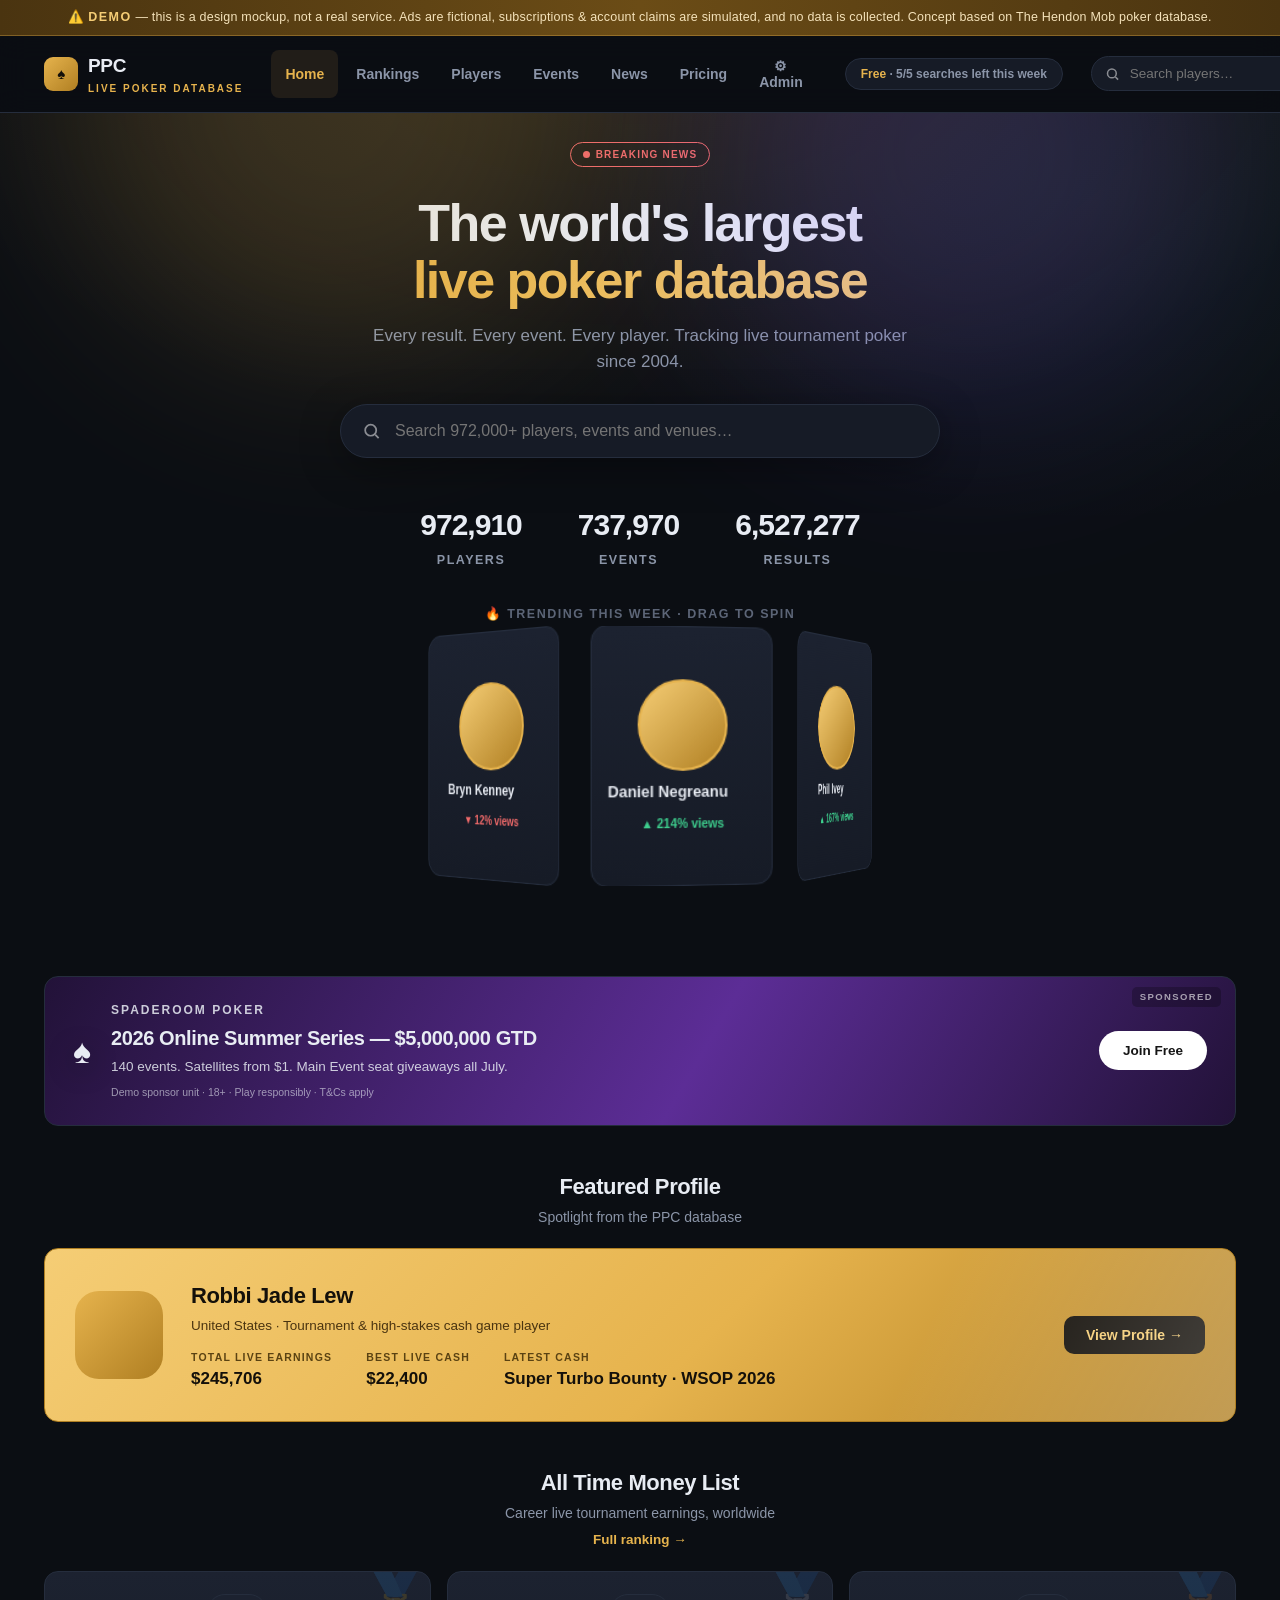
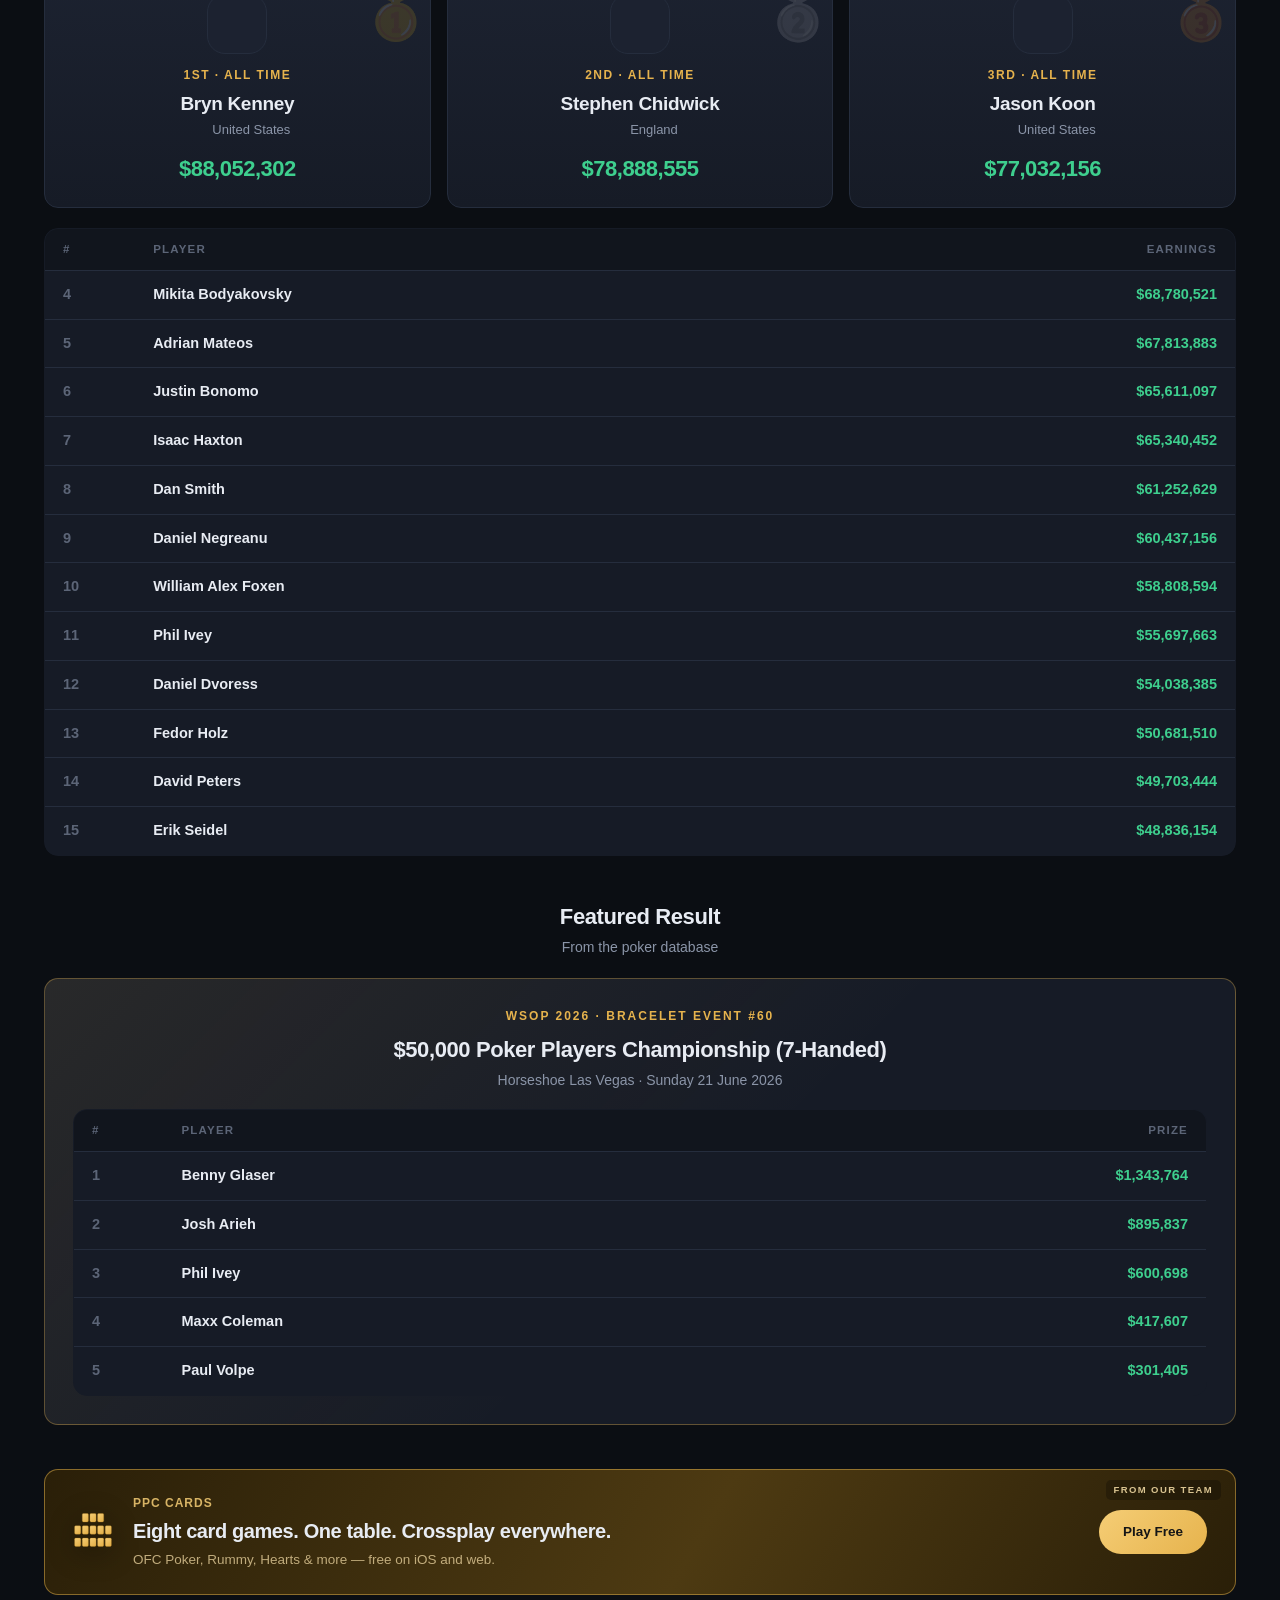
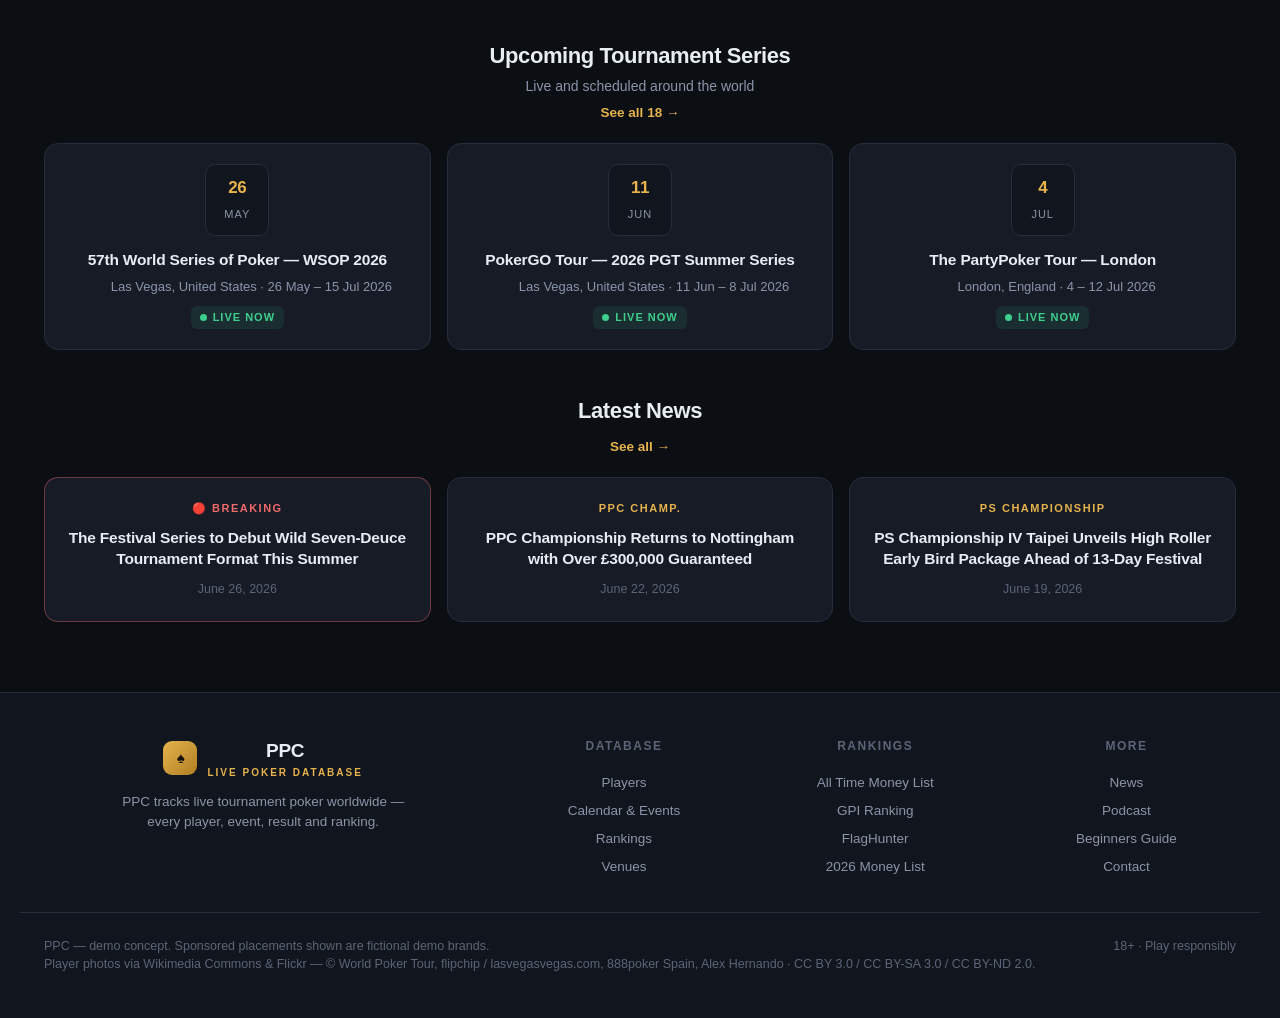
==== commit c5f6d2c9: "newdemo: image-based flags, fixes Windows abbreviation fallback" ====
--- a/newdemo/index.html
+++ b/newdemo/index.html
@@ -97,7 +97,8 @@
 .mv{font-size:12px;font-weight:800;margin-left:8px}
 .mv.up{color:var(--green)} .mv.dn{color:var(--red)} .mv.eq{color:var(--dim)}
 .playerName{font-weight:700}
-.flag{display:inline-block;font-size:15px;line-height:1;margin-right:8px;vertical-align:-1px}
+.flag{display:inline-block;line-height:1;margin-right:8px;vertical-align:-1px}
+.flag img,img.flag{width:20px;height:15px;border-radius:2px;vertical-align:-2px;display:inline-block}
 .flagcell{width:34px;text-align:center;padding-right:0!important}
 .flagcell .flag{margin:0;font-size:16px}
 .delta{color:var(--dim);font-size:12.5px;text-align:right}
@@ -475,7 +476,7 @@
       <div class="featpro" onclick="openProfile('Robbi Jade Lew')">
         <div class="favatar"><img class="avimg" alt="Robbi Jade Lew" title="Photo: World Poker Tour (Flickr) · CC BY-ND 2.0" src="https://live.staticflickr.com/65535/52440430381_74ba025a8b_b.jpg" onerror="this.remove();this.parentElement&&(this.parentElement.textContent='RJL')"></div>
         <div class="fpinfo">
-          <h3>Robbi Jade Lew <span class="flag">🇺🇸</span></h3>
+          <h3>Robbi Jade Lew <span class="flag"><img src="https://flagcdn.com/24x18/us.png" srcset="https://flagcdn.com/48x36/us.png 2x" width="20" height="15" alt="" loading="lazy"></span></h3>
           <p>United States · Tournament &amp; high-stakes cash game player</p>
           <div class="fpstats">
             <div><span>Total Live Earnings</span><b class="g">$245,706</b></div>
@@ -507,11 +508,11 @@
         <div class="meta">Horseshoe Las Vegas · Sunday 21 June 2026</div>
         <div class="tblscroll"><table class="rank"><thead><tr><th>#</th><th></th><th>Player</th><th style="text-align:right">Prize</th></tr></thead>
         <tbody>
-          <tr onclick="openProfile('Benny Glaser')"><td class="pos">1</td><td class="flagcell"><span class="flag">🏴󠁧󠁢󠁥󠁮󠁧󠁿</span></td><td class="playerName">Benny Glaser</td><td class="money">$1,343,764</td></tr>
-          <tr onclick="openProfile('Josh Arieh')"><td class="pos">2</td><td class="flagcell"><span class="flag">🇺🇸</span></td><td class="playerName">Josh Arieh</td><td class="money">$895,837</td></tr>
-          <tr onclick="openProfile('Phil Ivey')"><td class="pos">3</td><td class="flagcell"><span class="flag">🇺🇸</span></td><td class="playerName">Phil Ivey</td><td class="money">$600,698</td></tr>
-          <tr onclick="openProfile('Maxx Coleman')"><td class="pos">4</td><td class="flagcell"><span class="flag">🇺🇸</span></td><td class="playerName">Maxx Coleman</td><td class="money">$417,607</td></tr>
-          <tr onclick="openProfile('Paul Volpe')"><td class="pos">5</td><td class="flagcell"><span class="flag">🇺🇸</span></td><td class="playerName">Paul Volpe</td><td class="money">$301,405</td></tr>
+          <tr onclick="openProfile('Benny Glaser')"><td class="pos">1</td><td class="flagcell"><span class="flag"><img src="https://flagcdn.com/24x18/gb-eng.png" srcset="https://flagcdn.com/48x36/gb-eng.png 2x" width="20" height="15" alt="" loading="lazy"></span></td><td class="playerName">Benny Glaser</td><td class="money">$1,343,764</td></tr>
+          <tr onclick="openProfile('Josh Arieh')"><td class="pos">2</td><td class="flagcell"><span class="flag"><img src="https://flagcdn.com/24x18/us.png" srcset="https://flagcdn.com/48x36/us.png 2x" width="20" height="15" alt="" loading="lazy"></span></td><td class="playerName">Josh Arieh</td><td class="money">$895,837</td></tr>
+          <tr onclick="openProfile('Phil Ivey')"><td class="pos">3</td><td class="flagcell"><span class="flag"><img src="https://flagcdn.com/24x18/us.png" srcset="https://flagcdn.com/48x36/us.png 2x" width="20" height="15" alt="" loading="lazy"></span></td><td class="playerName">Phil Ivey</td><td class="money">$600,698</td></tr>
+          <tr onclick="openProfile('Maxx Coleman')"><td class="pos">4</td><td class="flagcell"><span class="flag"><img src="https://flagcdn.com/24x18/us.png" srcset="https://flagcdn.com/48x36/us.png 2x" width="20" height="15" alt="" loading="lazy"></span></td><td class="playerName">Maxx Coleman</td><td class="money">$417,607</td></tr>
+          <tr onclick="openProfile('Paul Volpe')"><td class="pos">5</td><td class="flagcell"><span class="flag"><img src="https://flagcdn.com/24x18/us.png" srcset="https://flagcdn.com/48x36/us.png 2x" width="20" height="15" alt="" loading="lazy"></span></td><td class="playerName">Paul Volpe</td><td class="money">$301,405</td></tr>
         </tbody></table></div>
       </div>
     </section>
@@ -788,8 +789,8 @@
 <script>
 /* ---------- DATA (pulled live from thehendonmob.com pokerdb, 8 July 2026) ---------- */
 const CC={"United States":"USA","England":"ENG","Belarus":"BLR","Spain":"ESP","Canada":"CAN","Germany":"GER","Hong Kong":"HKG","Latvia":"LAT","Malaysia":"MAS","Thailand":"THA","Russia":"RUS","Finland":"FIN","Austria":"AUT","China":"CHN","France":"FRA","Argentina":"ARG","Indonesia":"INA","Turkey":"TUR","Australia":"AUS","India":"IND","Norway":"NOR","Bulgaria":"BUL","Portugal":"POR","Czech Republic":"CZE","Bosnia & Herzegovina":"BIH","Italy":"ITA","Sweden":"SWE","Belgium":"BEL","Japan":"JPN","Israel":"ISR","South Korea":"KOR","Poland":"POL","Hungary":"HUN","Vietnam":"VIE","Wales":"WAL","Scotland":"SCO","Netherlands":"NED","Serbia":"SRB","Morocco":"MAR","Tunisia":"TUN","Estonia":"EST","Lebanon":"LIB","Armenia":"ARM","Montenegro":"MNE","Greece":"GRE","Georgia":"GEO","Denmark":"DEN","Brazil":"BRA","Switzerland":"SUI","Cyprus":"CYP","Slovakia":"SVK","Liechtenstein":"LIE","Taiwan":"TPE","Malta":"MLT","South Africa":"RSA"};
-const FLAG={"United States":"🇺🇸","England":"🏴󠁧󠁢󠁥󠁮󠁧󠁿","Belarus":"🇧🇾","Spain":"🇪🇸","Canada":"🇨🇦","Germany":"🇩🇪","Hong Kong":"🇭🇰","Latvia":"🇱🇻","Malaysia":"🇲🇾","Thailand":"🇹🇭","Russia":"🇷🇺","Finland":"🇫🇮","Austria":"🇦🇹","China":"🇨🇳","France":"🇫🇷","Argentina":"🇦🇷","Indonesia":"🇮🇩","Turkey":"🇹🇷","Australia":"🇦🇺","India":"🇮🇳","Norway":"🇳🇴","Bulgaria":"🇧🇬","Portugal":"🇵🇹","Czech Republic":"🇨🇿","Bosnia & Herzegovina":"🇧🇦","Italy":"🇮🇹","Sweden":"🇸🇪","Belgium":"🇧🇪","Japan":"🇯🇵","Israel":"🇮🇱","South Korea":"🇰🇷","Poland":"🇵🇱","Hungary":"🇭🇺","Vietnam":"🇻🇳","Wales":"🏴󠁧󠁢󠁷󠁬󠁳󠁿","Scotland":"🏴󠁧󠁢󠁳󠁣󠁴󠁿","Netherlands":"🇳🇱","Serbia":"🇷🇸","Morocco":"🇲🇦","Tunisia":"🇹🇳","Estonia":"🇪🇪","Lebanon":"🇱🇧","Armenia":"🇦🇲","Montenegro":"🇲🇪","Greece":"🇬🇷","Georgia":"🇬🇪","Denmark":"🇩🇰","Brazil":"🇧🇷","Switzerland":"🇨🇭","Cyprus":"🇨🇾","Slovakia":"🇸🇰","Liechtenstein":"🇱🇮","Taiwan":"🇹🇼","Malta":"🇲🇹","South Africa":"🇿🇦"};
-const flagOf=c=>`<span class="flag">${FLAG[c]||"🏳️"}</span>`;
+const FLAG={"United States":"us","England":"gb-eng","Belarus":"by","Spain":"es","Canada":"ca","Germany":"de","Hong Kong":"hk","Latvia":"lv","Malaysia":"my","Thailand":"th","Russia":"ru","Finland":"fi","Austria":"at","China":"cn","France":"fr","Argentina":"ar","Indonesia":"id","Turkey":"tr","Australia":"au","India":"in","Norway":"no","Bulgaria":"bg","Portugal":"pt","Czech Republic":"cz","Bosnia & Herzegovina":"ba","Italy":"it","Sweden":"se","Belgium":"be","Japan":"jp","Israel":"il","South Korea":"kr","Poland":"pl","Hungary":"hu","Vietnam":"vn","Wales":"gb-wls","Scotland":"gb-sct","Netherlands":"nl","Serbia":"rs","Morocco":"ma","Tunisia":"tn","Estonia":"ee","Lebanon":"lb","Armenia":"am","Montenegro":"me","Greece":"gr","Georgia":"ge","Denmark":"dk","Brazil":"br","Switzerland":"ch","Cyprus":"cy","Slovakia":"sk","Liechtenstein":"li","Taiwan":"tw","Malta":"mt","South Africa":"za"};
+const flagOf=c=>{const k=FLAG[c];return k?`<img class="flag" src="https://flagcdn.com/24x18/${k}.png" srcset="https://flagcdn.com/48x36/${k}.png 2x" width="20" height="15" alt="" loading="lazy">`:"";};
 /* Openly licensed player photos from Wikimedia Commons (credit in footer + img title) */
 const PHOTOS={
  "Bryn Kenney":["Bryn Kenney 2015.jpg","World Poker Tour · CC BY 3.0"],
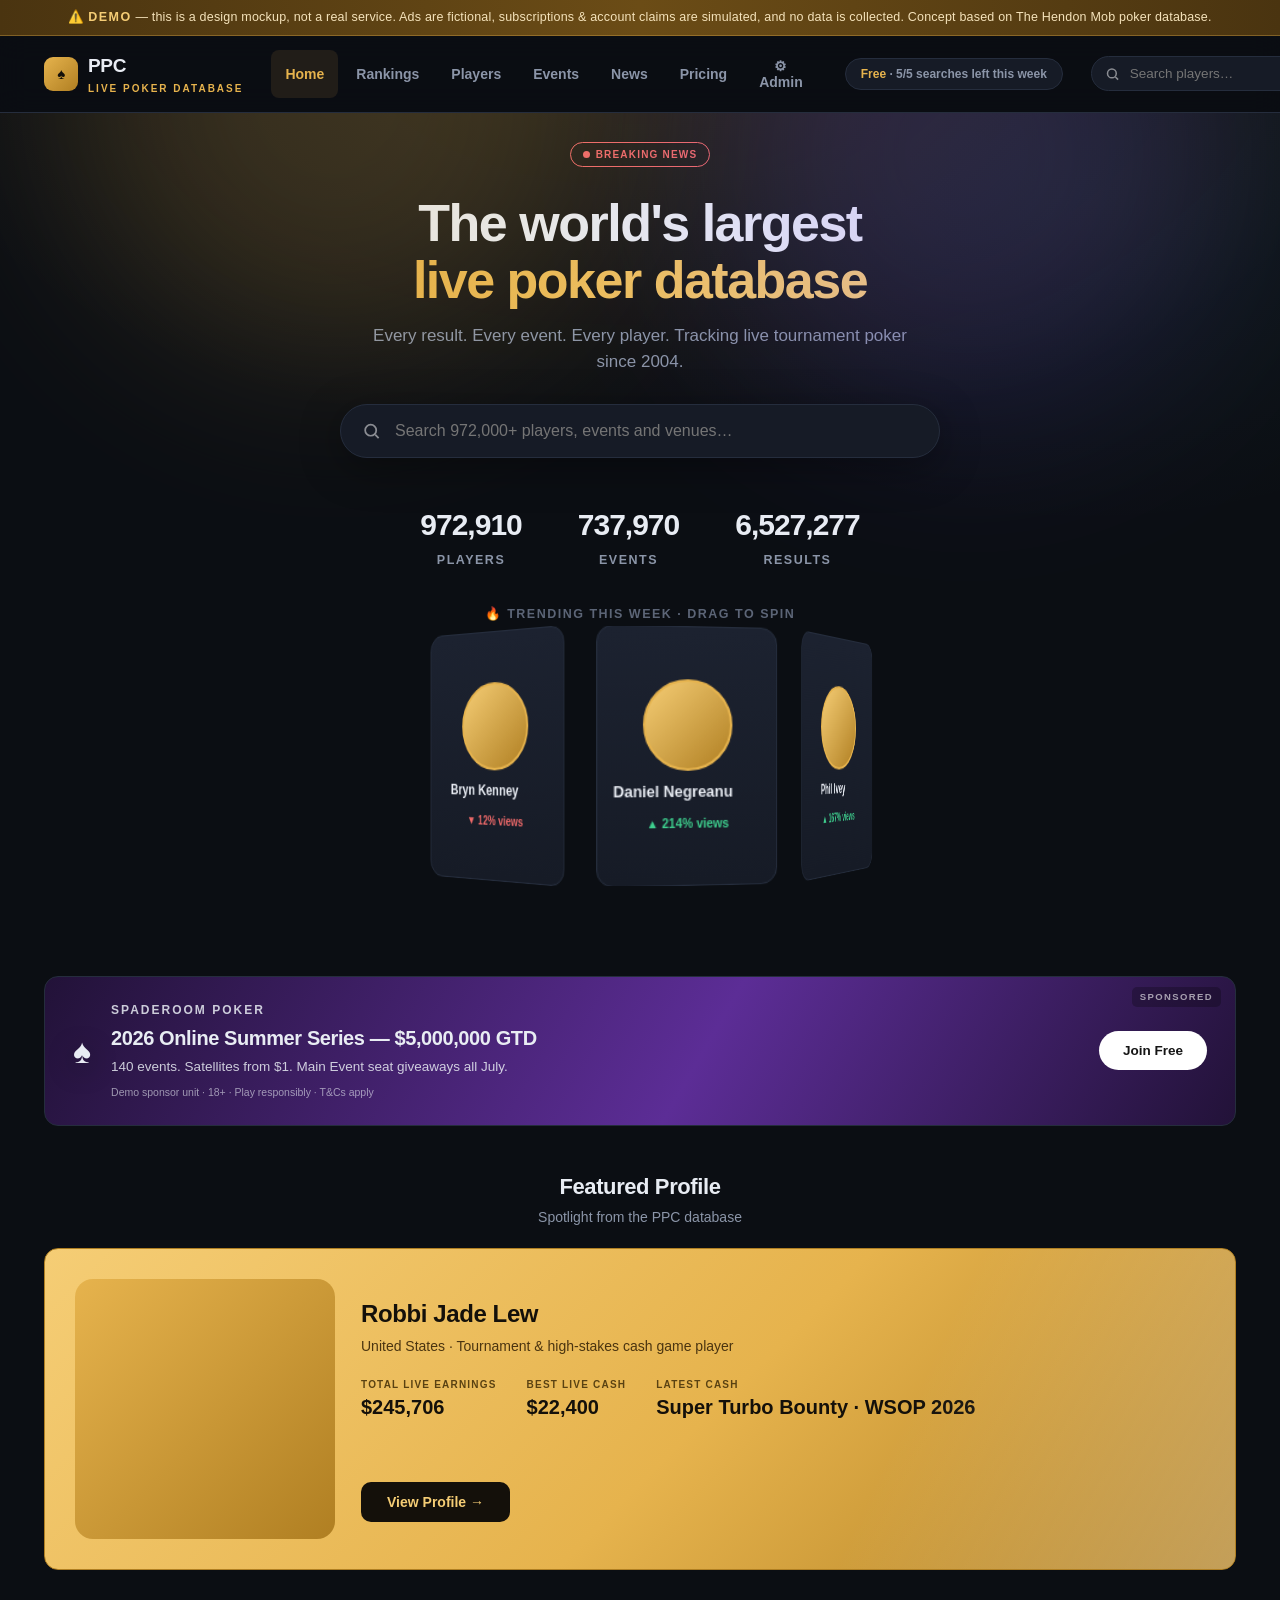
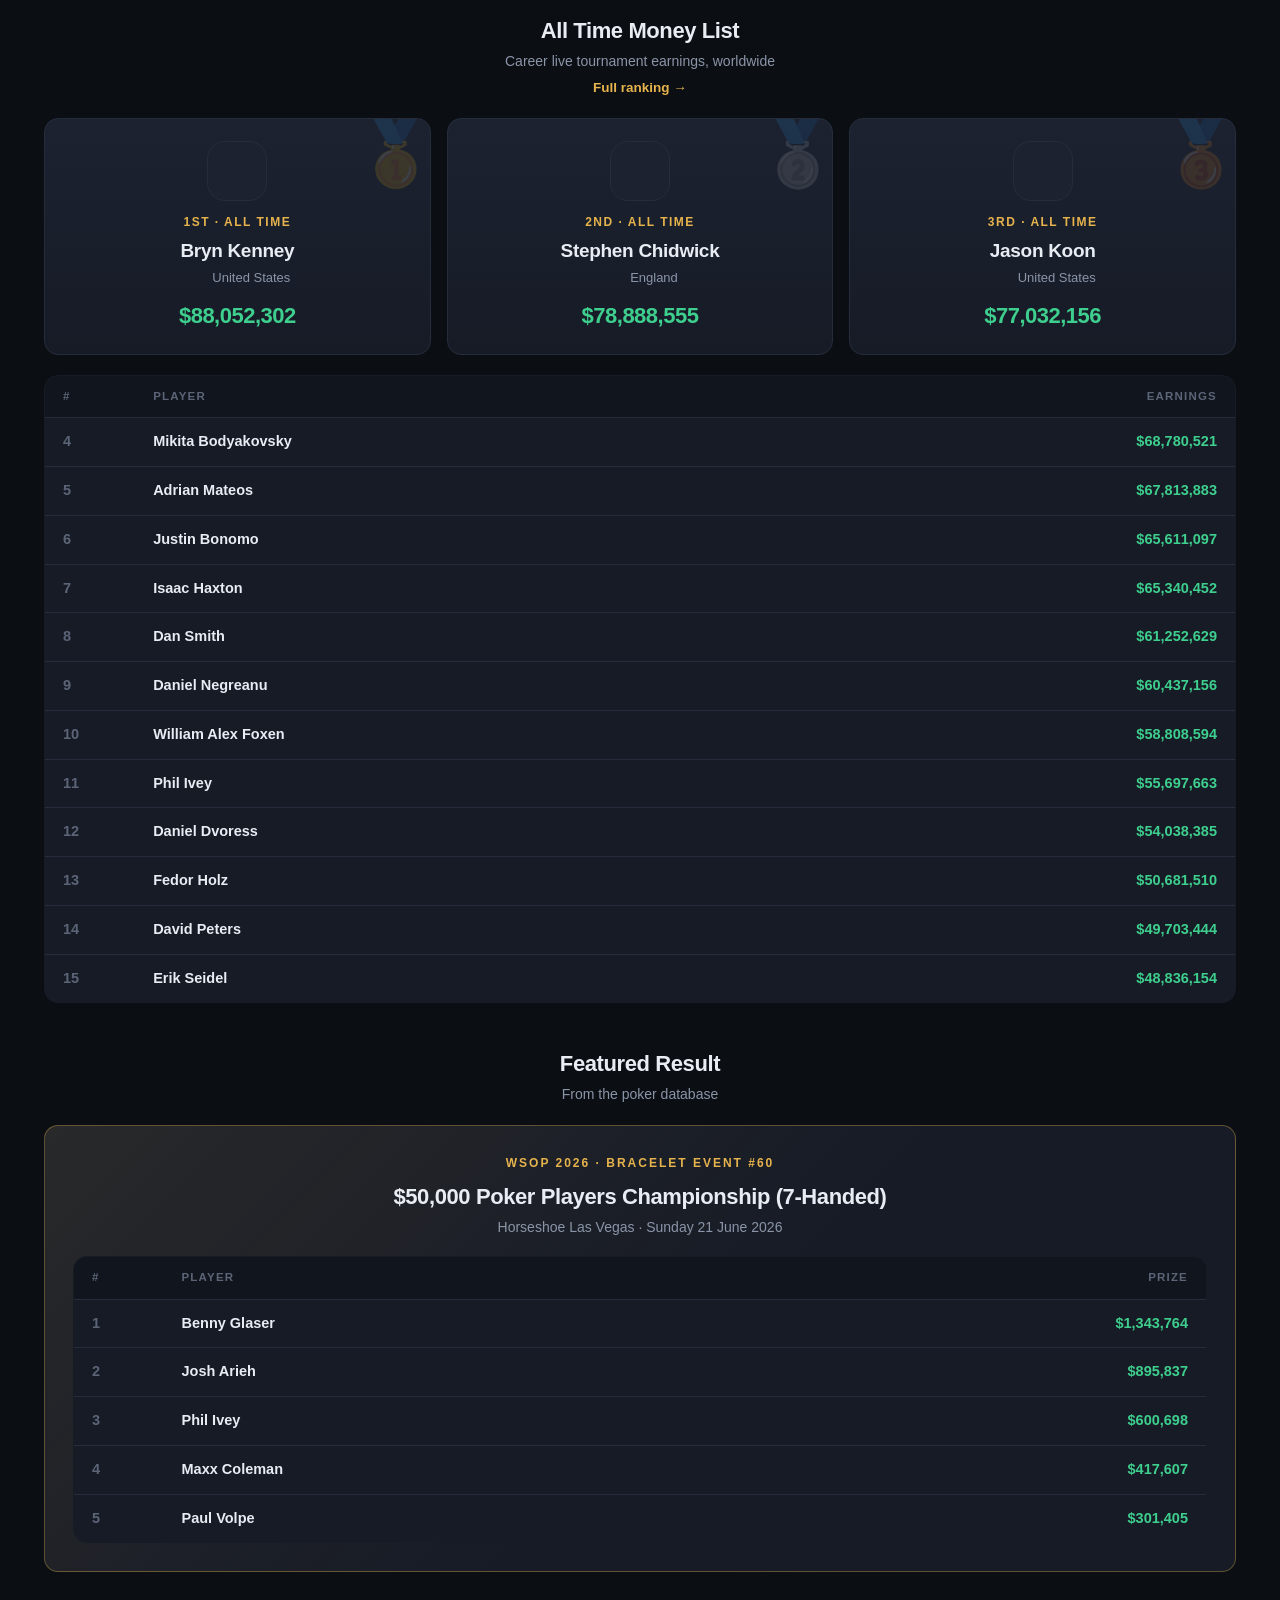
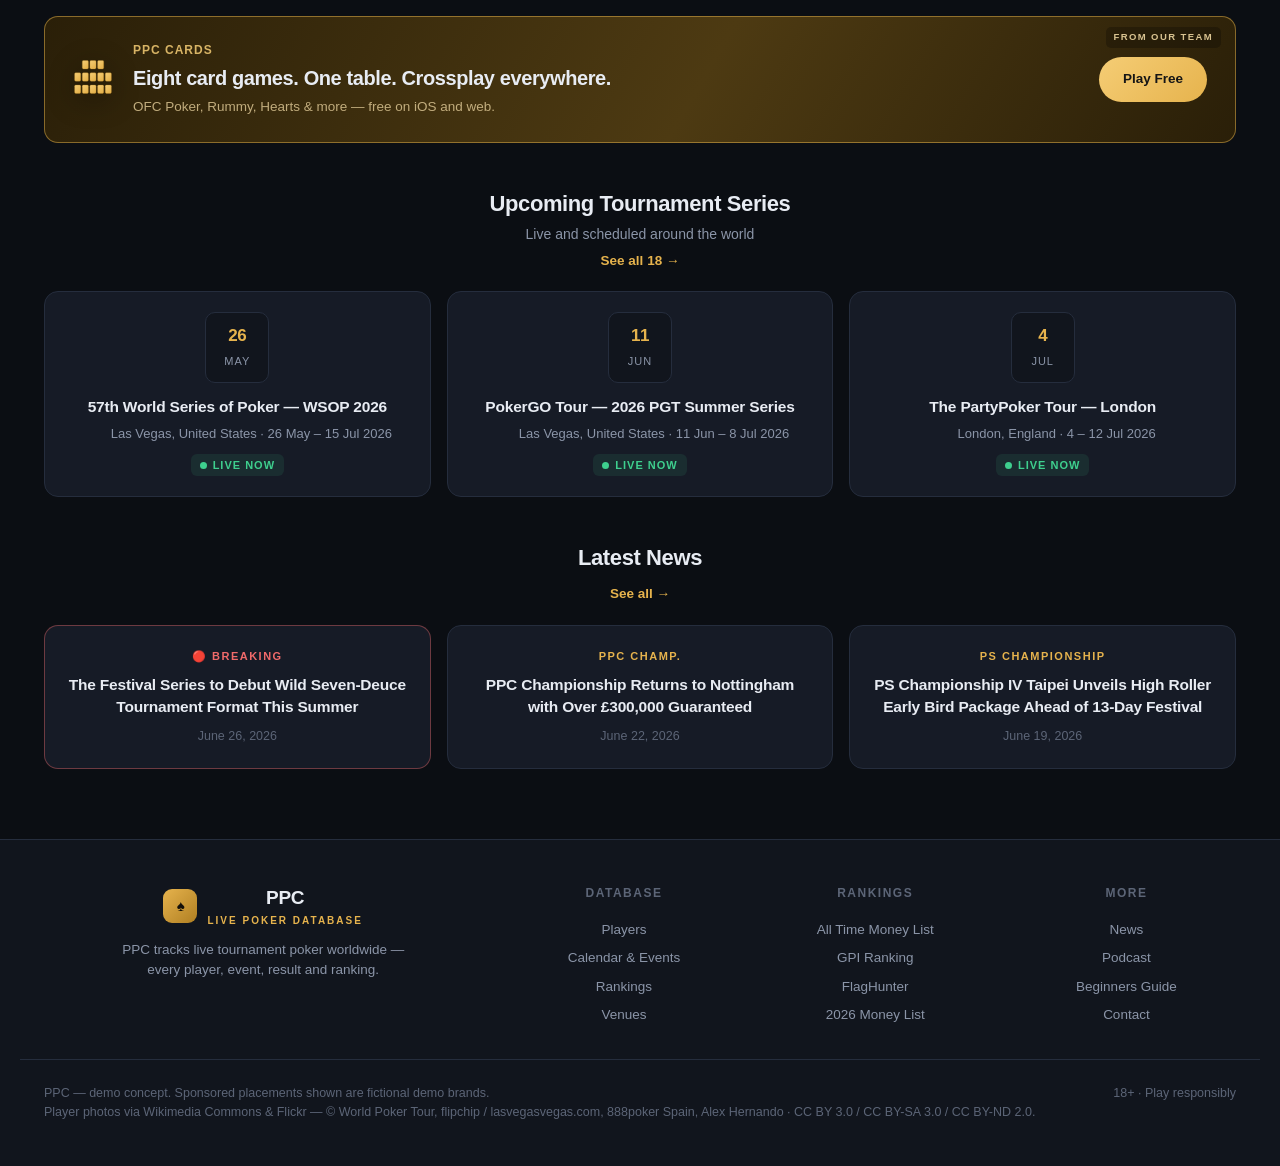
==== commit 17ce3c25: "newdemo: large square featured player on desktop" ====
--- a/newdemo/index.html
+++ b/newdemo/index.html
@@ -400,6 +400,18 @@
 
 /* 3rd home tile is desktop-only */
 @media(max-width:640px){#homeEvents>*:nth-child(3),#homeNews>*:nth-child(3){display:none}}
+
+/* featured player — large square layout on desktop */
+@media(min-width:900px){
+  .featpro{display:grid;grid-template-columns:260px 1fr;gap:26px;min-height:300px;align-items:center;text-align:left}
+  .featpro .favatar{width:260px;height:260px;min-width:260px;border-radius:18px;font-size:56px;grid-row:1/3}
+  .featpro .fpinfo h3{font-size:24px}
+  .featpro .fpinfo p{font-size:14px;margin-top:4px}
+  .featpro .fpstats{margin-top:20px;gap:30px}
+  .featpro .fpstats span{font-size:10px;letter-spacing:1.2px}
+  .featpro .fpstats b{font-size:20px}
+  .featpro .btn{font-size:14px;padding:12px 26px;justify-self:start;grid-column:2}
+}
 </style>
 </head>
 <body>
